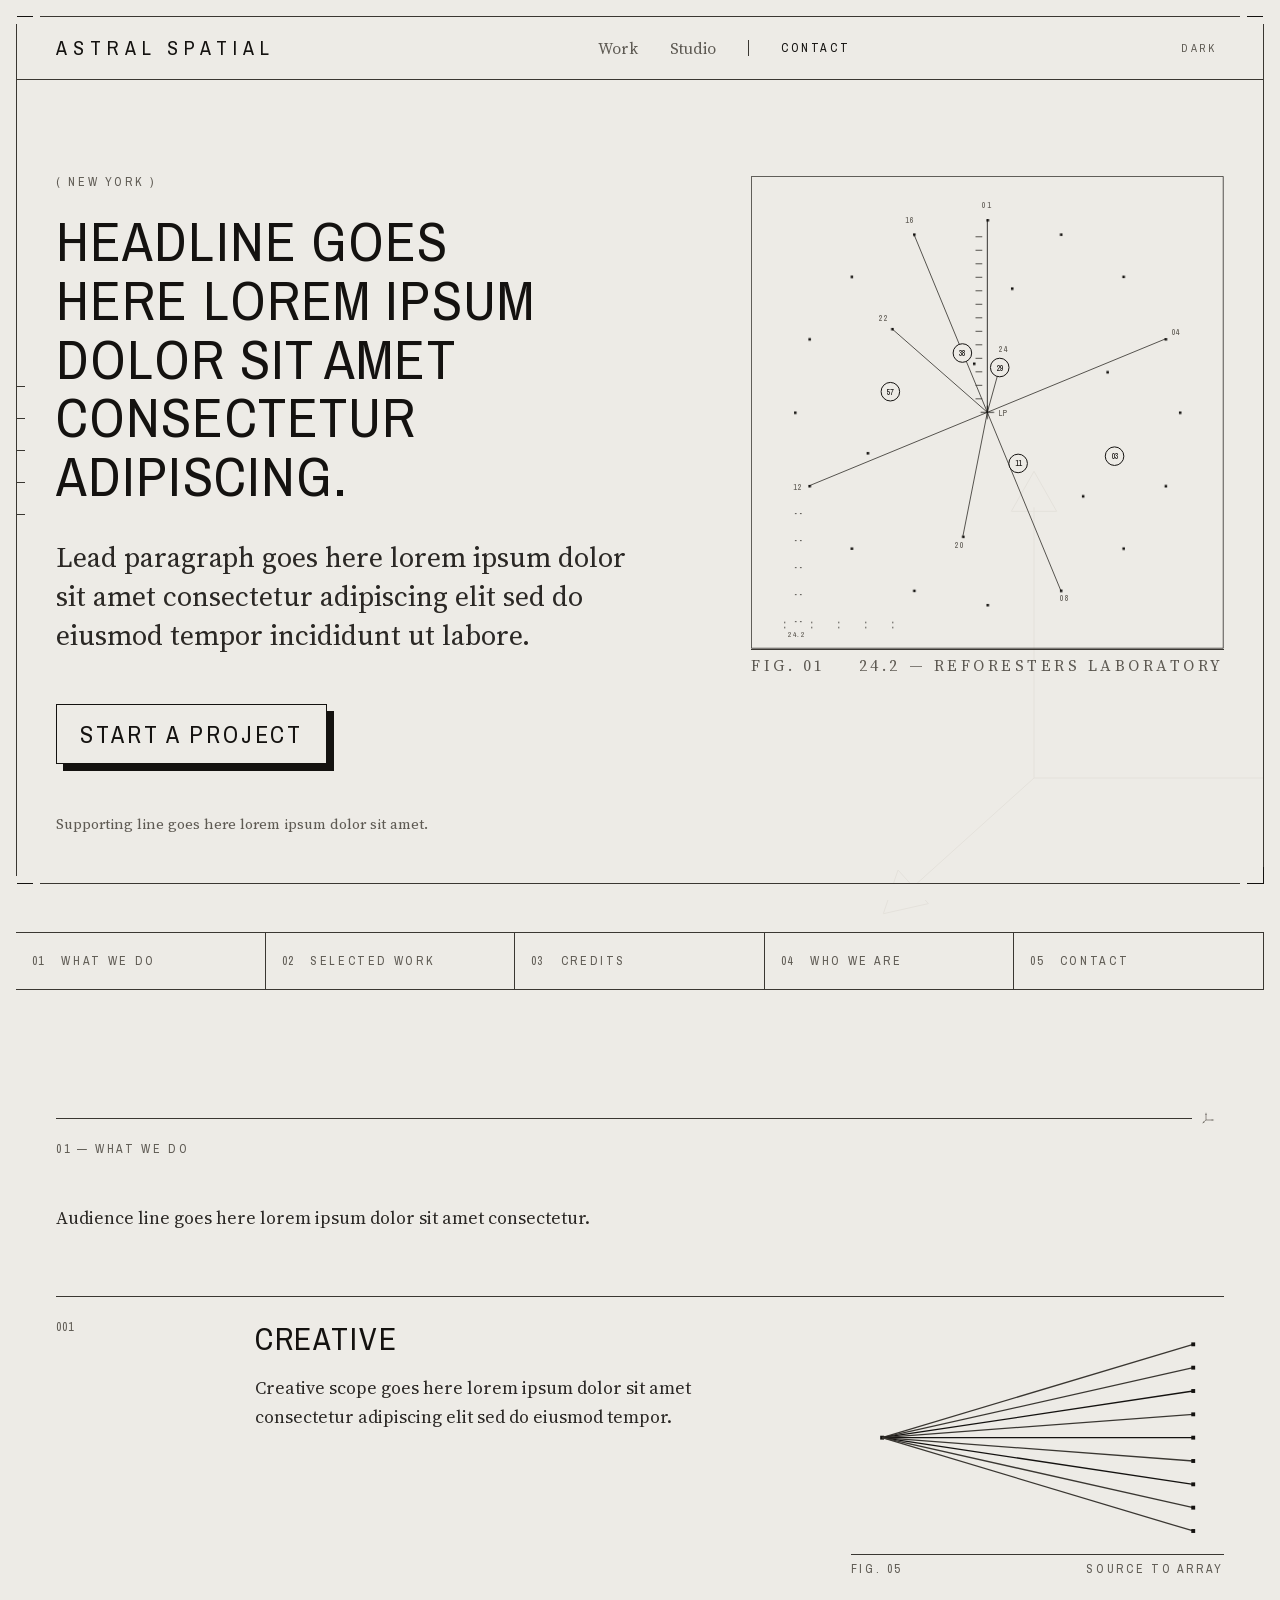
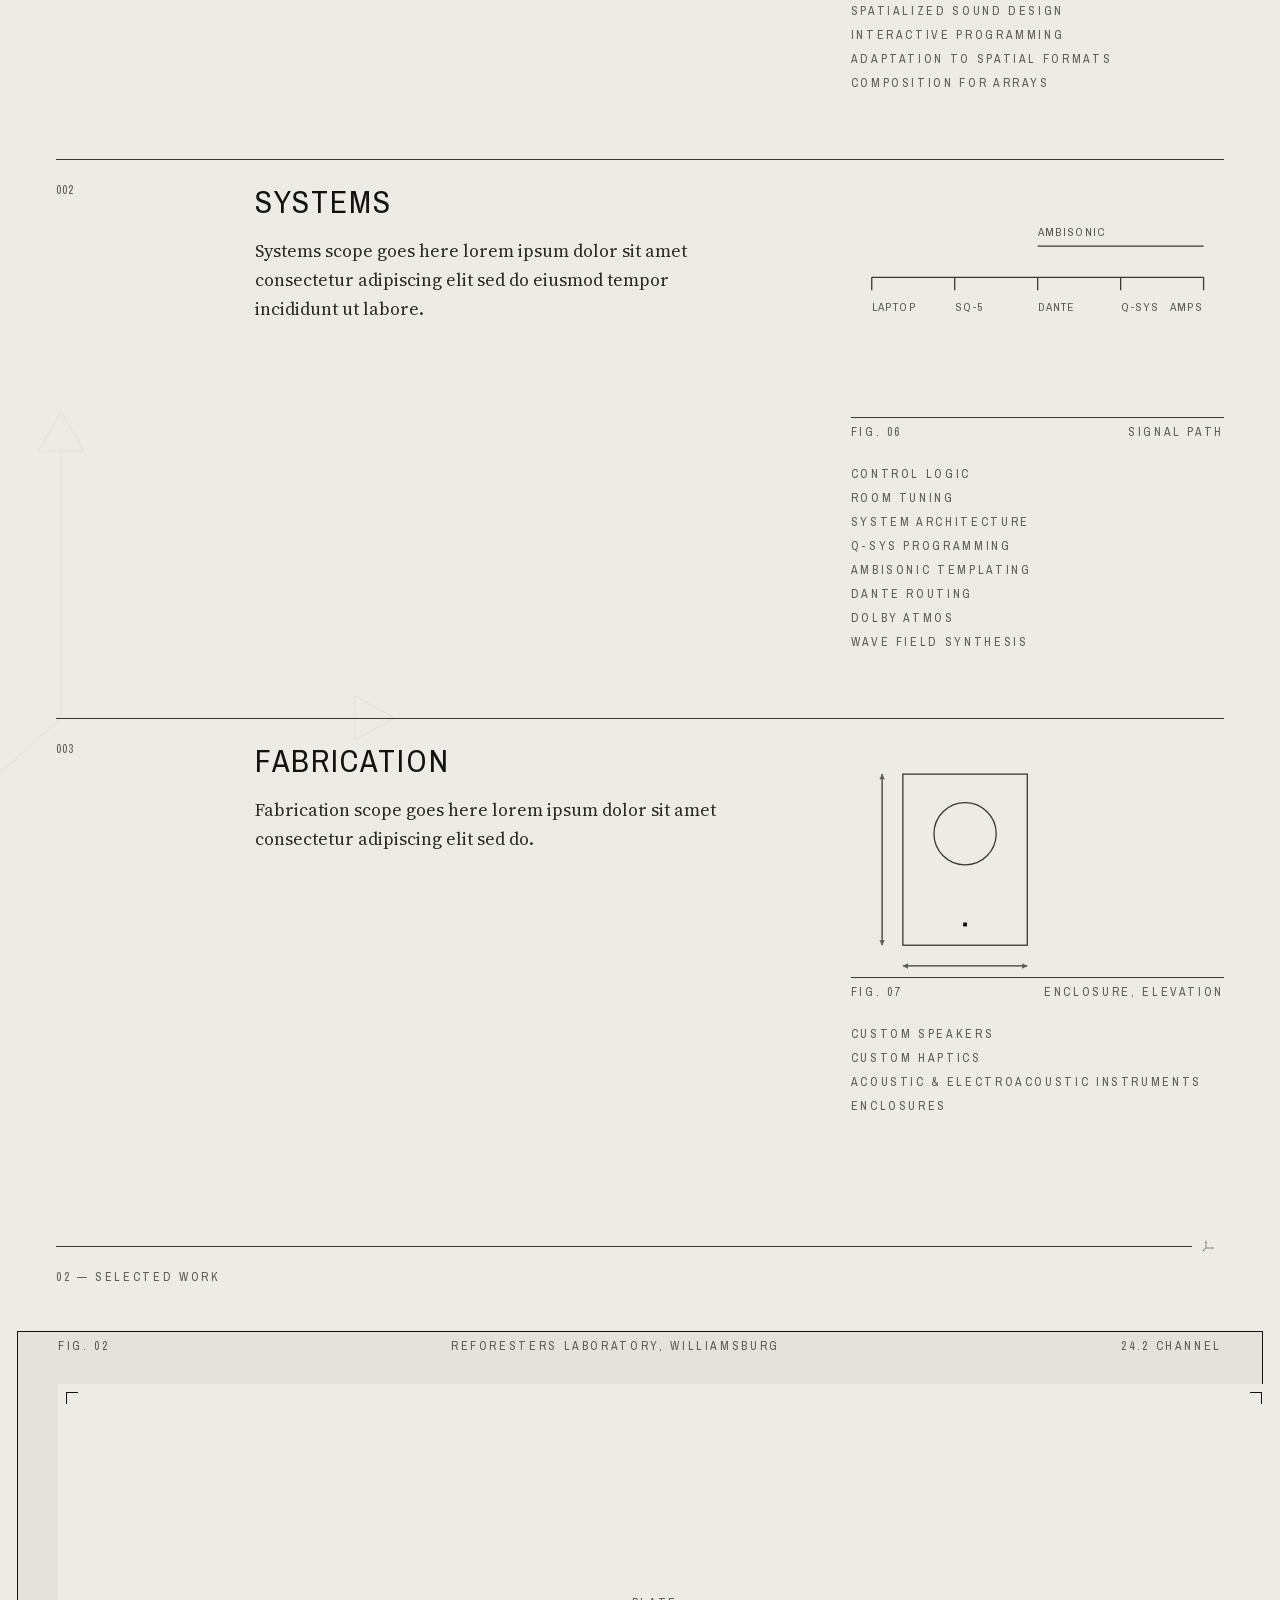
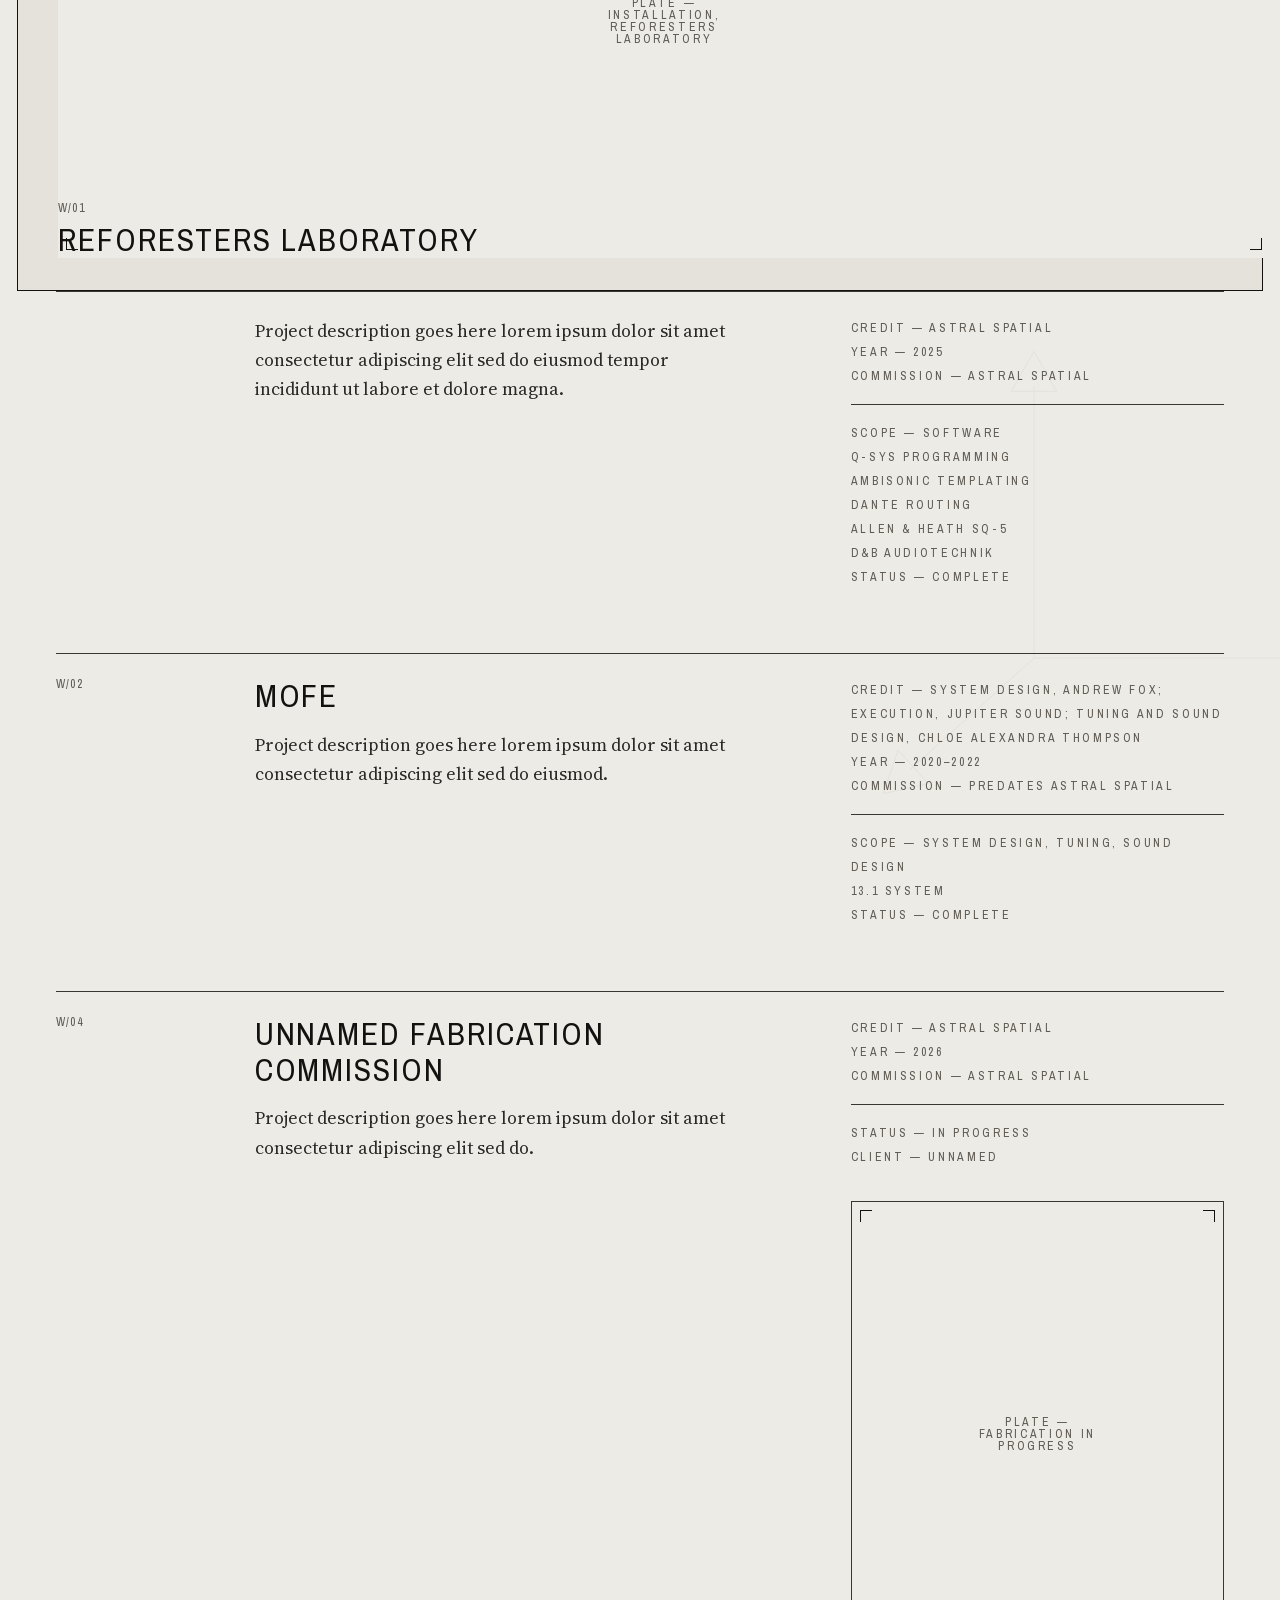
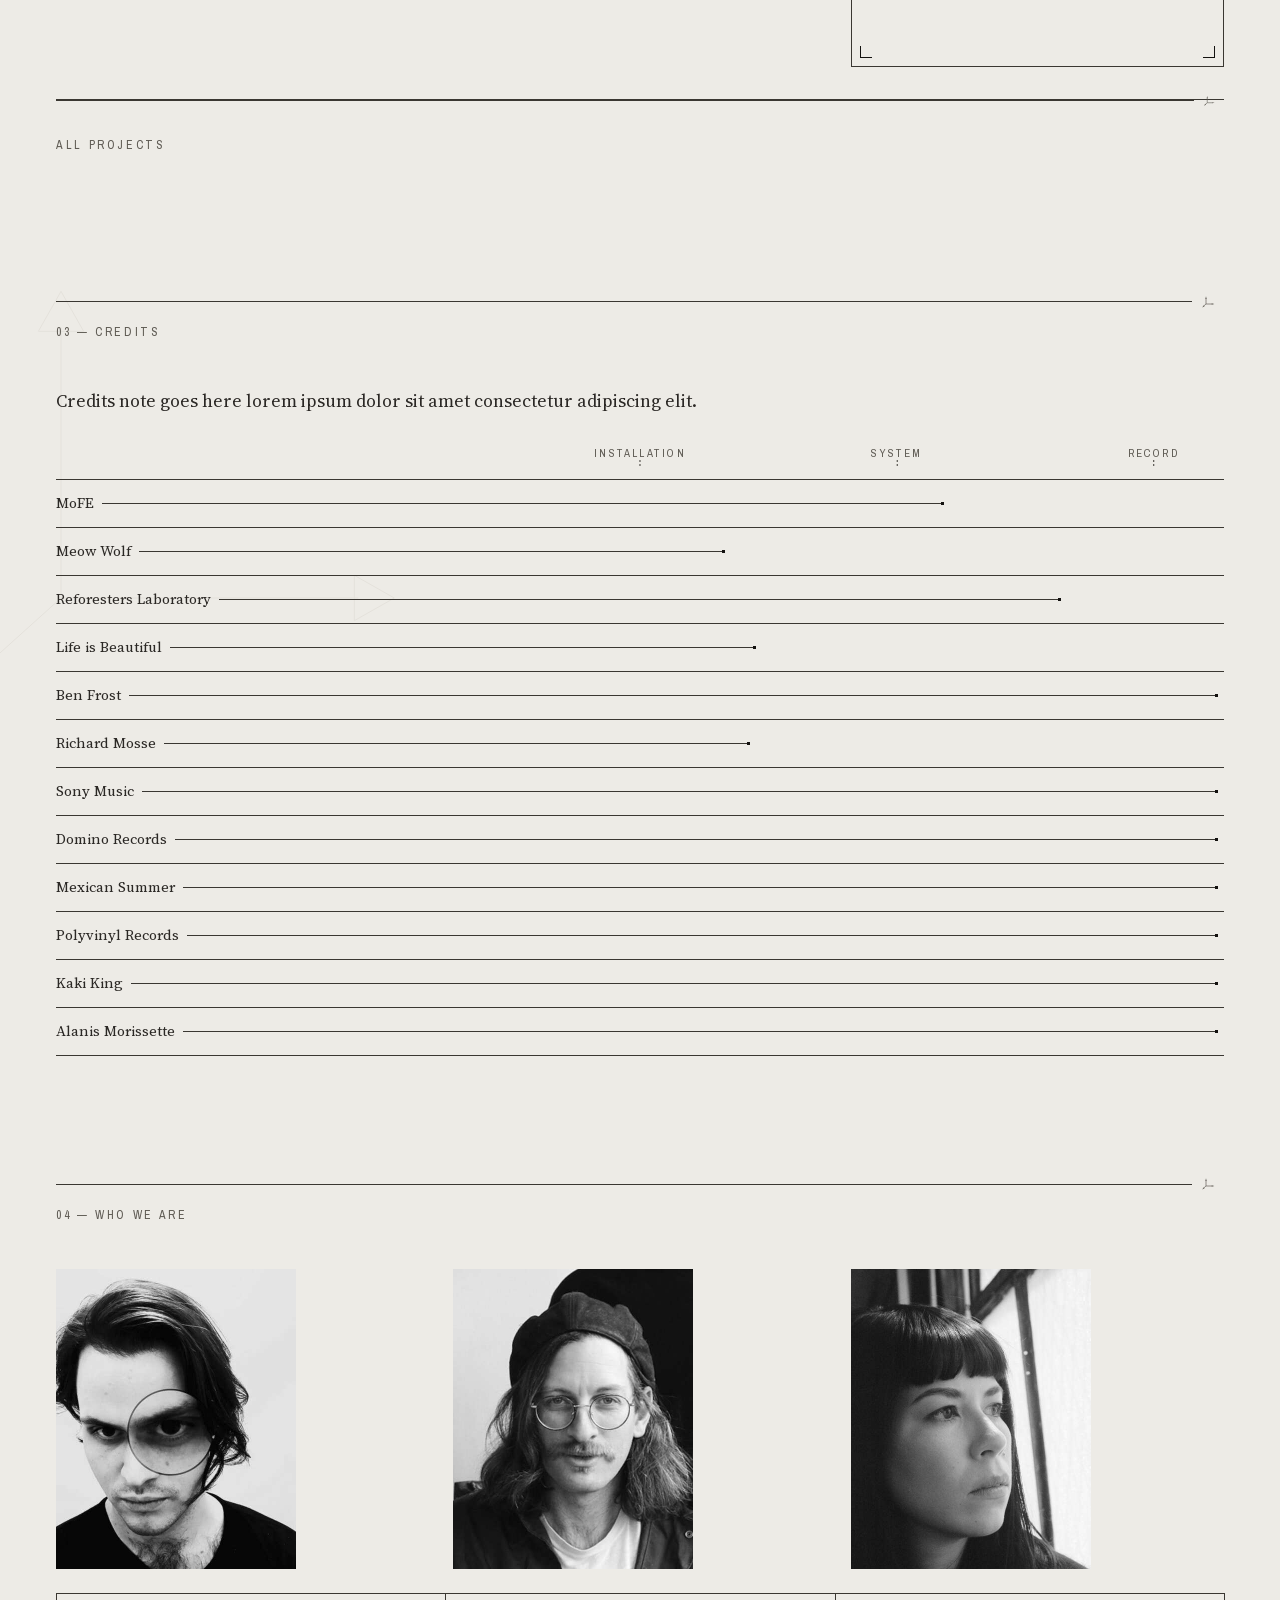
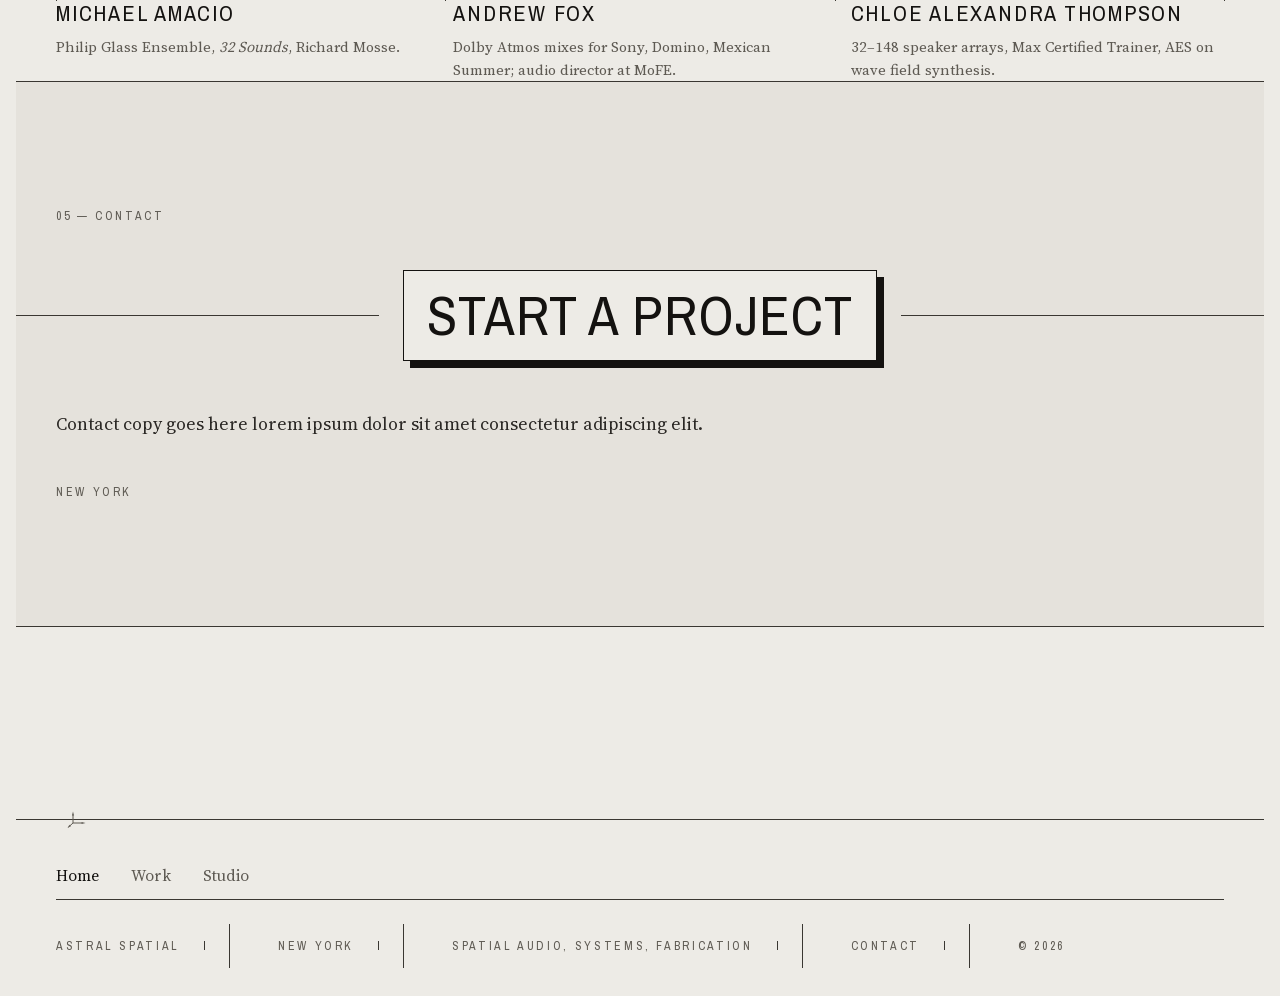
==== index.html @ b066f15f "Fix the link-row mark, drop the bios link, slow the draws, add dark mode The mark under the bios was" ====
<!DOCTYPE html>
<html lang="en">
<head>
<meta charset="utf-8">
<meta name="viewport" content="width=device-width, initial-scale=1">
<title>Astral Spatial</title>
<meta name="description" content="Lorem ipsum dolor sit amet consectetur adipiscing elit sed do eiusmod tempor.">
<link rel="canonical" href="https://astralspatial.com/">
<meta property="og:type" content="website">
<meta property="og:site_name" content="Astral Spatial">
<meta property="og:title" content="Astral Spatial">
<meta property="og:description" content="Lorem ipsum dolor sit amet consectetur adipiscing elit.">
<meta property="og:url" content="https://astralspatial.com/">
<meta property="og:image" content="https://astralspatial.com/img/og-01.jpg">
<meta property="og:image:width" content="1200">
<meta property="og:image:height" content="630">
<meta property="og:image:alt" content="A twenty-four point speaker array diagram on a light ground, with the Astral Spatial wordmark.">
<meta name="twitter:card" content="summary_large_image">
<meta name="twitter:title" content="Astral Spatial">
<meta name="twitter:description" content="Lorem ipsum dolor sit amet consectetur adipiscing elit.">
<meta name="twitter:image" content="https://astralspatial.com/img/og-01.jpg">
<meta name="theme-color" content="#EDEBE6">
<link rel="icon" href="/favicon.svg" type="image/svg+xml">
<link rel="icon" href="/favicon.ico" sizes="32x32">
<link rel="apple-touch-icon" href="/apple-touch-icon.png">
<link rel="preload" as="font" type="font/woff2" href="/font/archivo-narrow-400.woff2" crossorigin>
<link rel="preload" as="font" type="font/woff2" href="/font/source-serif-4-400.woff2" crossorigin>
<link rel="stylesheet" href="/style.css">
<script type="application/ld+json">
{"@context":"https://schema.org","@type":"Organization","name":"Astral Spatial","url":"https://astralspatial.com/","logo":"https://astralspatial.com/favicon.svg","address":{"@type":"PostalAddress","addressLocality":"New York","addressRegion":"NY","addressCountry":"US"}}
</script>
</head>
<body>
<div class="watermark wm-1" aria-hidden="true">
  <svg viewBox="0 0 24 24" preserveAspectRatio="xMidYMid meet" focusable="false">
    <g fill="none" stroke="currentColor" stroke-width="1" stroke-linecap="butt" stroke-linejoin="miter">
      <line x1="9" y1="15" x2="9" y2="4.85"/>
      <line x1="9" y1="15" x2="20.15" y2="15"/>
      <line x1="9" y1="15" x2="4.36" y2="19.18"/>
      <polygon points="9,3.5 9.85,5 8.15,5"/>
      <polygon points="21.5,15 20,15.85 20,14.15"/>
      <polygon points="3.35,20.09 3.9,18.45 5.04,19.71"/>
    </g>
  </svg>
</div>
<div class="watermark wm-2" aria-hidden="true">
  <svg viewBox="0 0 24 24" preserveAspectRatio="xMidYMid meet" focusable="false">
    <g fill="none" stroke="currentColor" stroke-width="1" stroke-linecap="butt" stroke-linejoin="miter">
      <line x1="9" y1="15" x2="9" y2="4.85"/>
      <line x1="9" y1="15" x2="20.15" y2="15"/>
      <line x1="9" y1="15" x2="4.36" y2="19.18"/>
      <polygon points="9,3.5 9.85,5 8.15,5"/>
      <polygon points="21.5,15 20,15.85 20,14.15"/>
      <polygon points="3.35,20.09 3.9,18.45 5.04,19.71"/>
    </g>
  </svg>
</div>
<div class="watermark wm-3" aria-hidden="true">
  <svg viewBox="0 0 24 24" preserveAspectRatio="xMidYMid meet" focusable="false">
    <g fill="none" stroke="currentColor" stroke-width="1" stroke-linecap="butt" stroke-linejoin="miter">
      <line x1="9" y1="15" x2="9" y2="4.85"/>
      <line x1="9" y1="15" x2="20.15" y2="15"/>
      <line x1="9" y1="15" x2="4.36" y2="19.18"/>
      <polygon points="9,3.5 9.85,5 8.15,5"/>
      <polygon points="21.5,15 20,15.85 20,14.15"/>
      <polygon points="3.35,20.09 3.9,18.45 5.04,19.71"/>
    </g>
  </svg>
</div>
<div class="watermark wm-4" aria-hidden="true">
  <svg viewBox="0 0 24 24" preserveAspectRatio="xMidYMid meet" focusable="false">
    <g fill="none" stroke="currentColor" stroke-width="1" stroke-linecap="butt" stroke-linejoin="miter">
      <line x1="9" y1="15" x2="9" y2="4.85"/>
      <line x1="9" y1="15" x2="20.15" y2="15"/>
      <line x1="9" y1="15" x2="4.36" y2="19.18"/>
      <polygon points="9,3.5 9.85,5 8.15,5"/>
      <polygon points="21.5,15 20,15.85 20,14.15"/>
      <polygon points="3.35,20.09 3.9,18.45 5.04,19.71"/>
    </g>
  </svg>
</div>
<div class="watermark wm-5" aria-hidden="true">
  <svg viewBox="0 0 24 24" preserveAspectRatio="xMidYMid meet" focusable="false">
    <g fill="none" stroke="currentColor" stroke-width="1" stroke-linecap="butt" stroke-linejoin="miter">
      <line x1="9" y1="15" x2="9" y2="4.85"/>
      <line x1="9" y1="15" x2="20.15" y2="15"/>
      <line x1="9" y1="15" x2="4.36" y2="19.18"/>
      <polygon points="9,3.5 9.85,5 8.15,5"/>
      <polygon points="21.5,15 20,15.85 20,14.15"/>
      <polygon points="3.35,20.09 3.9,18.45 5.04,19.71"/>
    </g>
  </svg>
</div>
<div class="watermark wm-6" aria-hidden="true">
  <svg viewBox="0 0 24 24" preserveAspectRatio="xMidYMid meet" focusable="false">
    <g fill="none" stroke="currentColor" stroke-width="1" stroke-linecap="butt" stroke-linejoin="miter">
      <line x1="9" y1="15" x2="9" y2="4.85"/>
      <line x1="9" y1="15" x2="20.15" y2="15"/>
      <line x1="9" y1="15" x2="4.36" y2="19.18"/>
      <polygon points="9,3.5 9.85,5 8.15,5"/>
      <polygon points="21.5,15 20,15.85 20,14.15"/>
      <polygon points="3.35,20.09 3.9,18.45 5.04,19.71"/>
    </g>
  </svg>
</div>
<div class="watermark wm-7" aria-hidden="true">
  <svg viewBox="0 0 24 24" preserveAspectRatio="xMidYMid meet" focusable="false">
    <g fill="none" stroke="currentColor" stroke-width="1" stroke-linecap="butt" stroke-linejoin="miter">
      <line x1="9" y1="15" x2="9" y2="4.85"/>
      <line x1="9" y1="15" x2="20.15" y2="15"/>
      <line x1="9" y1="15" x2="4.36" y2="19.18"/>
      <polygon points="9,3.5 9.85,5 8.15,5"/>
      <polygon points="21.5,15 20,15.85 20,14.15"/>
      <polygon points="3.35,20.09 3.9,18.45 5.04,19.71"/>
    </g>
  </svg>
</div>
<a class="skip-link" href="#main">Skip to content</a>

<div class="frame" aria-hidden="true">
  <span class="fr fr-t"></span><span class="fr fr-r"></span>
  <span class="fr fr-b"></span><span class="fr fr-l"></span>
</div>

<svg class="mk-defs" aria-hidden="true" focusable="false">
  <symbol id="mk" viewBox="0 0 24 24">
    <g fill="none" stroke="currentColor" stroke-width="1" stroke-linecap="butt">
      <line x1="9" y1="15" x2="9" y2="6.93"/>
      <line x1="9" y1="15" x2="18.07" y2="15"/>
      <line x1="9" y1="15" x2="5.9" y2="17.79"/>
    </g>
    <g fill="currentColor" stroke="none">
      <polygon points="9,3.5 10.05,7.4 7.95,7.4"/>
      <polygon points="21.5,15 17.6,16.05 17.6,13.95"/>
      <polygon points="3.35,20.09 5.55,16.7 6.95,18.26"/>
    </g>
  </symbol>
</svg>

<header class="site-header">
  <div class="shell header-inner">
    <p class="wordmark">Astral Spatial</p>
    <nav class="header-nav" aria-label="Primary">
      <a class="nav-link" href="/work.html">Work</a>
      <a class="nav-link" href="https://astralsound.nyc" rel="noopener">Studio</a>
      <span class="nav-divider" aria-hidden="true"></span>
      <a class="cta-jump nav-mail label" href="#contact">Contact</a>
    </nav>
      <button class="theme-toggle" type="button" data-theme-toggle aria-pressed="false">Dark</button>
  </div>
</header>

<main id="main">

<section class="hero shell-section">
  <div class="hero-grid">
    <div class="hero-text">
      <p class="label hero-eyebrow">( New York )</p>
      <h1 class="statement hero-statement" data-placeholder>Headline goes here lorem ipsum dolor sit amet consectetur adipiscing.</h1>
      <p class="lead hero-lead" data-placeholder>Lead paragraph goes here lorem ipsum dolor sit amet consectetur adipiscing elit sed do eiusmod tempor incididunt ut labore.</p>
      <p class="hero-cta"><a class="cta-jump link-cta hero-mail" href="#contact">Start a project</a></p>
      <p class="body-s hero-next" data-placeholder>Supporting line goes here lorem ipsum dolor sit amet.</p>
    </div>
    <div class="hero-plot">
      <div class="array-plot">
        <svg viewBox="0 0 560 560" preserveAspectRatio="xMidYMid meet" role="img" aria-label="Diagram of a twenty-four point speaker array around a listening position">
          <rect class="plot-frame-el plot-draw-frame" x="0.5" y="0.5" width="559" height="559"></rect>

          <g class="plot-raytick">
            <line x1="266" y1="264" x2="274" y2="264"></line>
            <line x1="266" y1="248" x2="274" y2="248"></line>
            <line x1="266" y1="232" x2="274" y2="232"></line>
            <line x1="266" y1="216" x2="274" y2="216"></line>
            <line x1="266" y1="200" x2="274" y2="200"></line>
            <line x1="266" y1="184" x2="274" y2="184"></line>
            <line x1="266" y1="168" x2="274" y2="168"></line>
            <line x1="266" y1="152" x2="274" y2="152"></line>
            <line x1="266" y1="136" x2="274" y2="136"></line>
            <line x1="266" y1="120" x2="274" y2="120"></line>
            <line x1="266" y1="104" x2="274" y2="104"></line>
            <line x1="266" y1="88" x2="274" y2="88"></line>
            <line x1="266" y1="72" x2="274" y2="72"></line>
          </g>

          <g class="plot-tick">
            <line x1="52" y1="400" x2="60" y2="400"></line>
            <line x1="52" y1="432" x2="60" y2="432"></line>
            <line x1="52" y1="464" x2="60" y2="464"></line>
            <line x1="52" y1="496" x2="60" y2="496"></line>
            <line x1="52" y1="528" x2="60" y2="528"></line>
            <line x1="40" y1="528" x2="40" y2="536"></line>
            <line x1="72" y1="528" x2="72" y2="536"></line>
            <line x1="104" y1="528" x2="104" y2="536"></line>
            <line x1="136" y1="528" x2="136" y2="536"></line>
            <line x1="168" y1="528" x2="168" y2="536"></line>
          </g>
          <text x="44" y="546" class="label" style="font-size:9px;fill:var(--fg-muted)">24.2</text>

          <line class="plot-spoke plot-draw-spoke" style="--len:228;--delay:400ms" x1="280" y1="280" x2="491" y2="193"></line>
          <line class="plot-spoke plot-draw-spoke" style="--len:228;--delay:460ms" x1="280" y1="280" x2="367" y2="491"></line>
          <line class="plot-spoke plot-draw-spoke" style="--len:228;--delay:520ms" x1="280" y1="280" x2="69" y2="367"></line>
          <line class="plot-spoke plot-draw-spoke" style="--len:228;--delay:580ms" x1="280" y1="280" x2="193" y2="69"></line>
          <line class="plot-spoke plot-draw-spoke" style="--len:150;--delay:640ms" x1="280" y1="280" x2="251" y2="427"></line>
          <line class="plot-spoke plot-draw-spoke" style="--len:150;--delay:700ms" x1="280" y1="280" x2="167" y2="181"></line>
          <line class="plot-spoke plot-draw-spoke" style="--len:60;--delay:760ms" x1="280" y1="280" x2="296" y2="222"></line>
          <line class="plot-signal plot-draw-spoke" style="--len:228;--delay:400ms" x1="280" y1="280" x2="280" y2="52"></line>

          <g class="plot-fade" style="--delay:700ms">
            <rect class="plot-pt" x="279" y="51" width="3" height="3"></rect>
            <rect class="plot-pt" x="366" y="68" width="3" height="3"></rect>
            <rect class="plot-pt" x="440" y="118" width="3" height="3"></rect>
            <rect class="plot-pt" x="490" y="192" width="3" height="3"></rect>
          </g>
          <g class="plot-fade" style="--delay:760ms">
            <rect class="plot-pt" x="507" y="279" width="3" height="3"></rect>
            <rect class="plot-pt" x="490" y="366" width="3" height="3"></rect>
            <rect class="plot-pt" x="440" y="440" width="3" height="3"></rect>
            <rect class="plot-pt" x="366" y="490" width="3" height="3"></rect>
          </g>
          <g class="plot-fade" style="--delay:820ms">
            <rect class="plot-pt" x="279" y="507" width="3" height="3"></rect>
            <rect class="plot-pt" x="192" y="490" width="3" height="3"></rect>
            <rect class="plot-pt" x="118" y="440" width="3" height="3"></rect>
            <rect class="plot-pt" x="68" y="366" width="3" height="3"></rect>
          </g>
          <g class="plot-fade" style="--delay:880ms">
            <rect class="plot-pt" x="51" y="279" width="3" height="3"></rect>
            <rect class="plot-pt" x="68" y="192" width="3" height="3"></rect>
            <rect class="plot-pt" x="118" y="118" width="3" height="3"></rect>
            <rect class="plot-pt" x="192" y="68" width="3" height="3"></rect>
          </g>
          <g class="plot-fade" style="--delay:940ms">
            <rect class="plot-pt" x="308" y="132" width="3" height="3"></rect>
            <rect class="plot-pt" x="421" y="231" width="3" height="3"></rect>
            <rect class="plot-pt" x="392" y="378" width="3" height="3"></rect>
          </g>
          <g class="plot-fade" style="--delay:1000ms">
            <rect class="plot-pt" x="250" y="426" width="3" height="3"></rect>
            <rect class="plot-pt" x="137" y="327" width="3" height="3"></rect>
            <rect class="plot-pt" x="166" y="180" width="3" height="3"></rect>
          </g>
          <g class="plot-fade" style="--delay:1060ms">
            <rect class="plot-pt" x="263" y="221" width="3" height="3"></rect>
            <rect class="plot-pt" x="295" y="221" width="3" height="3"></rect>
          </g>

          <g class="objs plot-fade-objs">
            <g class="obj" data-a="196" data-b="82" data-t0="0" data-period="36" data-dir="1" transform="translate(476 280)">
              <circle class="obj-ring" vector-effect="non-scaling-stroke"></circle>
              <text class="obj-num" y="0">03</text>
            </g>
            <g class="obj" data-a="150" data-b="63" data-t0="118" data-period="34" data-dir="-1" transform="translate(210 336)">
              <circle class="obj-ring" vector-effect="non-scaling-stroke"></circle>
              <text class="obj-num" y="0">11</text>
            </g>
            <g class="obj" data-a="120" data-b="54" data-t0="212" data-period="22" data-dir="1" transform="translate(178 251)">
              <circle class="obj-ring" vector-effect="non-scaling-stroke"></circle>
              <text class="obj-num" y="0">29</text>
            </g>
            <g class="obj" data-a="172" data-b="72" data-t0="295" data-period="41" data-dir="-1" transform="translate(353 215)">
              <circle class="obj-ring" vector-effect="non-scaling-stroke"></circle>
              <text class="obj-num" y="0">38</text>
            </g>
            <g class="obj" data-a="128" data-b="56" data-t0="160" data-period="31" data-dir="1" transform="translate(160 299)">
              <circle class="obj-ring" vector-effect="non-scaling-stroke"></circle>
              <text class="obj-num" y="0">57</text>
            </g>
          </g>

          <g class="plot-num plot-fade-slow">
            <text x="280" y="38" text-anchor="middle">01</text>
            <text x="504" y="188" text-anchor="middle">04</text>
            <text x="372" y="504" text-anchor="middle">08</text>
            <text x="56" y="372" text-anchor="middle">12</text>
            <text x="188" y="56" text-anchor="middle">16</text>
            <text x="248" y="441" text-anchor="middle">20</text>
            <text x="157" y="172" text-anchor="middle">22</text>
            <text x="300" y="209" text-anchor="middle">24</text>
          </g>

          <g class="plot-cross plot-fade-slow" style="--delay:1060ms">
            <line x1="272" y1="280" x2="288" y2="280"></line>
            <line x1="280" y1="272" x2="280" y2="288"></line>
          </g>
          <text class="plot-lp plot-fade-slow" style="--delay:1060ms" x="294" y="284">LP</text>
        </svg>
        <div class="plot-caption plot-fade-slow" style="--delay:1360ms">
          <span class="label">Fig. 01</span>
          <span class="label">24.2 — Reforesters Laboratory</span>
        </div>
      </div>
    </div>
  </div>
</section>

<nav class="index-band" aria-label="Section index">
  <ul>
    <li><a href="#what-we-do"><span class="index">01</span><span class="label">What we do</span></a></li>
    <li><a href="#selected-work"><span class="index">02</span><span class="label">Selected work</span></a></li>
    <li><a href="#credits"><span class="index">03</span><span class="label">Credits</span></a></li>
    <li><a href="#who-we-are"><span class="index">04</span><span class="label">Who we are</span></a></li>
    <li><a href="#contact"><span class="index">05</span><span class="label">Contact</span></a></li>
    <li class="ib-extra"><a href="/work.html"><span class="label">Work</span><span class="ib-arrow" aria-hidden="true">→</span></a></li>
    <li class="ib-extra"><a href="https://astralsound.nyc" rel="noopener"><span class="label">Studio</span><span class="ib-arrow" aria-hidden="true">↗</span></a></li>
  </ul>
</nav>

<section id="what-we-do" class="shell-section">
  <div class="shell section-head">
    <div class="rule-wrap">
      <hr class="rule">
      <span class="mk-slot mk-slot-section" aria-hidden="true"><svg class="mk" aria-hidden="true" focusable="false"><use href="#mk"></use></svg></span>
    </div>
    <h2 class="label">01 — What we do</h2>
  </div>
  <div class="shell">
    <p class="body section-intro" data-placeholder>Audience line goes here lorem ipsum dolor sit amet consectetur.</p>
    <ol class="records">
      <li class="record">
        <span class="index record-index">001</span>
        <div class="record-main">
          <h3 class="title record-title">Creative</h3>
          <p class="body record-body" data-placeholder>Creative scope goes here lorem ipsum dolor sit amet consectetur adipiscing elit sed do eiusmod tempor.</p>
        </div>
        <div class="g-fig">
          <svg class="g-diagram" viewBox="0 0 288 180" aria-hidden="true" focusable="false">
            <rect class="g-pt" x="22.5" y="88.5" width="3" height="3"></rect>
            <line pathLength="1" class="g-ray" x1="24" y1="90" x2="264" y2="18"></line>
            <line pathLength="1" class="g-ray" x1="24" y1="90" x2="264" y2="36"></line>
            <line pathLength="1" class="g-ray g-ray-hi" x1="24" y1="90" x2="264" y2="54"></line>
            <line pathLength="1" class="g-ray" x1="24" y1="90" x2="264" y2="72"></line>
            <line pathLength="1" class="g-ray g-ray-hi" x1="24" y1="90" x2="264" y2="90"></line>
            <line pathLength="1" class="g-ray" x1="24" y1="90" x2="264" y2="108"></line>
            <line pathLength="1" class="g-ray g-ray-hi" x1="24" y1="90" x2="264" y2="126"></line>
            <line pathLength="1" class="g-ray" x1="24" y1="90" x2="264" y2="144"></line>
            <line pathLength="1" class="g-ray" x1="24" y1="90" x2="264" y2="162"></line>
            <rect class="g-pt" x="262.5" y="16.5" width="3" height="3"></rect>
            <rect class="g-pt" x="262.5" y="34.5" width="3" height="3"></rect>
            <rect class="g-pt" x="262.5" y="52.5" width="3" height="3"></rect>
            <rect class="g-pt" x="262.5" y="70.5" width="3" height="3"></rect>
            <rect class="g-pt" x="262.5" y="88.5" width="3" height="3"></rect>
            <rect class="g-pt" x="262.5" y="106.5" width="3" height="3"></rect>
            <rect class="g-pt" x="262.5" y="124.5" width="3" height="3"></rect>
            <rect class="g-pt" x="262.5" y="142.5" width="3" height="3"></rect>
            <rect class="g-pt" x="262.5" y="160.5" width="3" height="3"></rect>
          </svg>
          <div class="g-fig-cap">
            <span class="label">Fig. 05</span>
            <span class="label">Source to array</span>
          </div>
        </div>
        <ul class="label record-meta">
          <li>Spatialized sound design</li>
          <li>Interactive programming</li>
          <li>Adaptation to spatial formats</li>
          <li>Composition for arrays</li>
        </ul>
      </li>
      <li class="record">
        <span class="index record-index">002</span>
        <div class="record-main">
          <h3 class="title record-title">Systems</h3>
          <p class="body record-body" data-placeholder>Systems scope goes here lorem ipsum dolor sit amet consectetur adipiscing elit sed do eiusmod tempor incididunt ut labore.</p>
        </div>
        <div class="g-fig">
          <svg class="g-diagram" viewBox="0 0 288 180" aria-hidden="true" focusable="false">
            <line pathLength="1" class="g-rule" x1="16" y1="72" x2="272" y2="72"></line>
            <line pathLength="1" class="g-tick" x1="16" y1="72" x2="16" y2="82"></line>
            <line pathLength="1" class="g-tick" x1="80" y1="72" x2="80" y2="82"></line>
            <line pathLength="1" class="g-tick" x1="144" y1="72" x2="144" y2="82"></line>
            <line pathLength="1" class="g-tick" x1="208" y1="72" x2="208" y2="82"></line>
            <line pathLength="1" class="g-tick" x1="272" y1="72" x2="272" y2="82"></line>
            <text class="g-sm" x="16" y="98">Laptop</text>
            <text class="g-sm" x="80" y="98">SQ-5</text>
            <text class="g-sm" x="144" y="98">Dante</text>
            <text class="g-sm" x="208" y="98">Q-SYS</text>
            <text class="g-sm" x="272" y="98" text-anchor="end">Amps</text>
            <line pathLength="1" class="g-dash" x1="144" y1="48" x2="272" y2="48"></line>
            <text class="g-sm" x="144" y="40">Ambisonic</text>
          </svg>
          <div class="g-fig-cap">
            <span class="label">Fig. 06</span>
            <span class="label">Signal path</span>
          </div>
        </div>
        <ul class="label record-meta">
          <li>Control logic</li>
          <li>Room tuning</li>
          <li>System architecture</li>
          <li>Q-SYS programming</li>
          <li>Ambisonic templating</li>
          <li>Dante routing</li>
          <li>Dolby Atmos</li>
          <li>Wave field synthesis</li>
        </ul>
      </li>
      <li class="record">
        <span class="index record-index">003</span>
        <div class="record-main">
          <h3 class="title record-title">Fabrication</h3>
          <p class="body record-body" data-placeholder>Fabrication scope goes here lorem ipsum dolor sit amet consectetur adipiscing elit sed do.</p>
        </div>
        <div class="g-fig">
          <svg class="g-diagram" viewBox="0 0 288 180" aria-hidden="true" focusable="false">
            <rect class="g-rule-box" x="40" y="24" width="96" height="132"></rect>
            <circle class="g-circle" cx="88" cy="70" r="24"></circle>
            <rect class="g-pt" x="86.5" y="138.5" width="3" height="3"></rect>
            <line pathLength="1" class="g-dim" x1="24" y1="24" x2="24" y2="156"></line>
            <polygon class="g-tri" points="24,24 21.9,27.9 26.1,27.9"></polygon>
            <polygon class="g-tri" points="24,156 21.9,152.1 26.1,152.1"></polygon>
            <line pathLength="1" class="g-dim" x1="40" y1="172" x2="136" y2="172"></line>
            <polygon class="g-tri" points="40,172 43.9,169.9 43.9,174.1"></polygon>
            <polygon class="g-tri" points="136,172 132.1,169.9 132.1,174.1"></polygon>
          </svg>
          <div class="g-fig-cap">
            <span class="label">Fig. 07</span>
            <span class="label">Enclosure, elevation</span>
          </div>
        </div>
        <ul class="label record-meta">
          <li>Custom speakers</li>
          <li>Custom haptics</li>
          <li>Acoustic &amp; electroacoustic instruments</li>
          <li>Enclosures</li>
        </ul>
      </li>
    </ol>
  </div>
</section>

<section id="selected-work" class="shell-section">
  <div class="shell section-head">
    <div class="rule-wrap">
      <hr class="rule">
      <span class="mk-slot mk-slot-section" aria-hidden="true"><svg class="mk" aria-hidden="true" focusable="false"><use href="#mk"></use></svg></span>
    </div>
    <h2 class="label">02 — Selected work</h2>
  </div>

  <div class="mat-plate mat-plate-w01">
    <div class="mat-cap mat-cap-top">
      <span class="label">Fig. 02</span>
      <span class="label mat-cap-loc">Reforesters Laboratory, Williamsburg</span>
      <span class="label mat-cap-ch">24.2 channel</span>
    </div>
    <div class="mat-interior" aria-hidden="true">
      <span class="plate-corner tl"></span>
      <span class="plate-corner tr"></span>
      <span class="plate-corner bl"></span>
      <span class="plate-corner br"></span>
      <p class="label plate-label">Plate — installation, Reforesters Laboratory</p>
    </div>
    <div class="mat-cap mat-cap-bottom">
      <span class="index">W/01</span>
      <h3 class="title mat-title">Reforesters Laboratory</h3>
    </div>
    <hr class="rule mat-crossing">
  </div>

  <div class="shell">
    <ol class="records">
      <li class="record record-w01-body">
        <div class="record-main">
          <p class="body record-body" data-placeholder>Project description goes here lorem ipsum dolor sit amet consectetur adipiscing elit sed do eiusmod tempor incididunt ut labore et dolore magna.</p>
        </div>
        <ul class="label record-meta">
          <li class="record-credit">
            <span>Credit — Astral Spatial</span>
            <span>Year — 2025</span>
            <span>Commission — Astral Spatial</span>
          </li>
          <li>Scope — software</li>
          <li>Q-SYS programming</li>
          <li>Ambisonic templating</li>
          <li>Dante routing</li>
          <li>Allen &amp; Heath SQ-5</li>
          <li>d&amp;b audiotechnik</li>
          <li>Status — complete</li>
        </ul>
      </li>
      <li class="record">
        <span class="index record-index">W/02</span>
        <div class="record-main">
          <h3 class="title record-title">MoFE</h3>
          <p class="body record-body" data-placeholder>Project description goes here lorem ipsum dolor sit amet consectetur adipiscing elit sed do eiusmod.</p>
        </div>
        <ul class="label record-meta">
          <li class="record-credit">
            <span>Credit — System design, Andrew Fox; execution, Jupiter Sound; tuning and sound design, Chloe Alexandra Thompson</span>
            <span>Year — 2020–2022</span>
            <span>Commission — Predates Astral Spatial</span>
          </li>
          <li>Scope — system design, tuning, sound design</li>
          <li>13.1 system</li>
          <li>Status — complete</li>
        </ul>
      </li>
      <li class="record record-w04">
        <span class="index record-index">W/04</span>
        <div class="record-main">
          <h3 class="title record-title">Unnamed fabrication commission</h3>
          <p class="body record-body" data-placeholder>Project description goes here lorem ipsum dolor sit amet consectetur adipiscing elit sed do.</p>
        </div>
        <div class="record-img-col">
          <ul class="label record-meta record-meta-w04">
            <li class="record-credit">
              <span>Credit — Astral Spatial</span>
              <span>Year — 2026</span>
              <span>Commission — Astral Spatial</span>
            </li>
            <li>Status — in progress</li>
            <li>Client — unnamed</li>
          </ul>
          <div class="plate plate-vert">
            <span class="plate-corner tl" aria-hidden="true"></span>
            <span class="plate-corner tr" aria-hidden="true"></span>
            <span class="plate-corner bl" aria-hidden="true"></span>
            <span class="plate-corner br" aria-hidden="true"></span>
            <p class="label plate-label">Plate — fabrication in progress</p>
          </div>
        </div>
      </li>
    </ol>
  </div>

  <div class="shell link-row">
    <div class="rule-wrap">
      <hr class="rule">
      <span class="mk-slot mk-slot-row" aria-hidden="true"><svg class="mk" aria-hidden="true" focusable="false"><use href="#mk"></use></svg></span>
    </div>
    <a href="/work.html"><span class="label">All projects</span></a>
  </div>
</section>

<section id="credits" class="shell-section">
  <div class="shell section-head">
    <div class="rule-wrap">
      <hr class="rule">
      <span class="mk-slot mk-slot-section" aria-hidden="true"><svg class="mk" aria-hidden="true" focusable="false"><use href="#mk"></use></svg></span>
    </div>
    <h2 class="label">03 — Credits</h2>
  </div>
  <div class="shell">
    <p class="body credits-framing" data-placeholder>Credits note goes here lorem ipsum dolor sit amet consectetur adipiscing elit.</p>
    <div class="cred-register">
      <div class="cred-axis" aria-hidden="true">
        <span class="label cred-axis-h cred-axis-h-i">Installation</span>
        <span class="label cred-axis-h cred-axis-h-s">System</span>
        <span class="label cred-axis-h cred-axis-h-r">Record</span>
      </div>
      <ol class="cred-rows">
        <li class="cred-row" data-cat="system"><span class="body-s cred-name">MoFE</span><span class="cred-rule" aria-hidden="true"></span></li>
        <li class="cred-row" data-cat="installation"><span class="body-s cred-name">Meow Wolf</span><span class="cred-rule" aria-hidden="true"></span></li>
        <li class="cred-row" data-cat="system"><span class="body-s cred-name">Reforesters Laboratory</span><span class="cred-rule" aria-hidden="true"></span></li>
        <li class="cred-row" data-cat="installation"><span class="body-s cred-name">Life is Beautiful</span><span class="cred-rule" aria-hidden="true"></span></li>
        <li class="cred-row" data-cat="record"><span class="body-s cred-name">Ben Frost</span><span class="cred-rule" aria-hidden="true"></span></li>
        <li class="cred-row" data-cat="installation"><span class="body-s cred-name">Richard Mosse</span><span class="cred-rule" aria-hidden="true"></span></li>
        <li class="cred-row" data-cat="record"><span class="body-s cred-name">Sony Music</span><span class="cred-rule" aria-hidden="true"></span></li>
        <li class="cred-row" data-cat="record"><span class="body-s cred-name">Domino Records</span><span class="cred-rule" aria-hidden="true"></span></li>
        <li class="cred-row" data-cat="record"><span class="body-s cred-name">Mexican Summer</span><span class="cred-rule" aria-hidden="true"></span></li>
        <li class="cred-row" data-cat="record"><span class="body-s cred-name">Polyvinyl Records</span><span class="cred-rule" aria-hidden="true"></span></li>
        <li class="cred-row" data-cat="record"><span class="body-s cred-name">Kaki King</span><span class="cred-rule" aria-hidden="true"></span></li>
        <li class="cred-row" data-cat="record"><span class="body-s cred-name">Alanis Morissette</span><span class="cred-rule" aria-hidden="true"></span></li>
      </ol>
    </div>
  </div>
</section>

<section id="who-we-are" class="shell-section">
  <div class="shell section-head">
    <div class="rule-wrap">
      <hr class="rule">
      <span class="mk-slot mk-slot-section" aria-hidden="true"><svg class="mk" aria-hidden="true" focusable="false"><use href="#mk"></use></svg></span>
    </div>
    <h2 class="label">04 — Who we are</h2>
  </div>
  <div class="shell">
    <div class="people-wrap">
    <div class="g-datum" aria-hidden="true">
      <span class="g-datum-tick" style="left:0"></span>
      <span class="g-datum-tick" style="left:33.333%"></span>
      <span class="g-datum-tick" style="left:66.667%"></span>
      <span class="g-datum-tick" style="left:100%"></span>
    </div>
    <ul class="people">
      <li class="person">
        <div class="person-inner">
          <img class="person-photo" src="/img/ma.jpg" width="480" height="600" alt="Michael Amacio" loading="lazy" decoding="async">
          <div>
            <h3 class="title-s person-name">Michael Amacio</h3>
            <p class="body-s person-credit">Philip Glass Ensemble, <em>32 Sounds</em>, Richard Mosse.</p>
          </div>
        </div>
      </li>
      <li class="person">
        <div class="person-inner">
          <img class="person-photo" src="/img/af.jpg" width="480" height="600" alt="Andrew Fox" loading="lazy" decoding="async">
          <div>
            <h3 class="title-s person-name">Andrew Fox</h3>
            <p class="body-s person-credit">Dolby Atmos mixes for Sony, Domino, Mexican Summer; audio director at MoFE.</p>
          </div>
        </div>
      </li>
      <li class="person">
        <div class="person-inner">
          <img class="person-photo" src="/img/chloe.jpg" width="480" height="600" alt="Chloe Alexandra Thompson" loading="lazy" decoding="async">
          <div>
            <h3 class="title-s person-name">Chloe Alexandra Thompson</h3>
            <p class="body-s person-credit">32–148 speaker arrays, Max Certified Trainer, AES on wave field synthesis.</p>
          </div>
        </div>
      </li>
    </ul>
    </div>
  </div>
</section>

<section id="contact" class="contact-band">
  <div class="shell">
    <p class="label contact-label">05 — Contact</p>
  </div>
  <div class="contact-aperture">
    <span class="aperture-rule aperture-rule-l" aria-hidden="true"></span>
    <p class="contact-email"><a class="cta-start statement" href="mailto:%69%6e%66%6f%40%61%73%74%72%61%6c%73%70%61%74%69%61%6c%2e%63%6f%6d">Start a project</a></p>
    <span class="aperture-rule aperture-rule-r" aria-hidden="true"></span>
  </div>
  <div class="shell">
    <p class="body contact-sentence" data-placeholder>Contact copy goes here lorem ipsum dolor sit amet consectetur adipiscing elit.</p>
    <p class="label contact-location">New York</p>
  </div>
</section>

</main>

<footer class="site-footer">
  <span class="mk-slot mk-slot-footer" aria-hidden="true"><svg class="mk" aria-hidden="true" focusable="false"><use href="#mk"></use></svg></span>
  <div class="shell">
    <nav aria-label="Footer">
      <ul class="footer-nav">
        <li><a class="is-current" href="/">Home</a></li>
        <li><a href="/work.html">Work</a></li>
        <li><a href="https://astralsound.nyc" rel="noopener">Studio</a></li>
      </ul>
    </nav>
    <ul class="label footer-status">
      <li>Astral Spatial</li>
      <li>New York</li>
      <li>Spatial audio, systems, fabrication</li>
      <li class="footer-email"><a class="cta-jump label" href="#contact">Contact</a></li>
      <li>© 2026</li>
    </ul>
  </div>
</footer>

<script>
(function(){
document.documentElement.className+=' js';
var R=document.documentElement,TK='as-theme';
try{if(localStorage.getItem(TK)==='dark')R.setAttribute('data-theme','dark');}catch(e){}
var tb=document.querySelector('[data-theme-toggle]');
if(tb){
  var sync=function(){var d=R.getAttribute('data-theme')==='dark';
    tb.textContent=d?'Light':'Dark';tb.setAttribute('aria-pressed',d?'true':'false');};
  sync();
  tb.addEventListener('click',function(){
    var d=R.getAttribute('data-theme')==='dark';
    if(d)R.removeAttribute('data-theme');else R.setAttribute('data-theme','dark');
    try{localStorage.setItem(TK,d?'light':'dark');}catch(e){}
    sync();});
}
var m=document.querySelector('.cta-start');
if(m){var h=m.href,j=document.querySelectorAll('.cta-jump');for(var i=0;i<j.length;i++)j[i].href=h;}
var RM=matchMedia('(prefers-reduced-motion: reduce)').matches;

var figs=document.querySelectorAll('.g-diagram'),creds=document.querySelector('.cred-register');
function armFig(f){var L=f.querySelectorAll('line');for(var i=0;i<L.length;i++){
  var n=L[i].getTotalLength?L[i].getTotalLength():0;if(!n)continue;
  L[i].style.strokeDasharray=n;L[i].style.strokeDashoffset=n;}}
function drawFig(f){var L=f.querySelectorAll('line');for(var i=0;i<L.length;i++){
  L[i].style.transition='stroke-dashoffset 2100ms cubic-bezier(.65,0,.35,1) '+(i*150)+'ms';
  L[i].style.strokeDashoffset=0;}
  f.classList.add('drawn');}
if(!RM&&'IntersectionObserver' in window){
  for(var f=0;f<figs.length;f++)armFig(figs[f]);
  var io=new IntersectionObserver(function(es){
    for(var i=0;i<es.length;i++)if(es[i].isIntersecting){
      var t=es[i].target;if(t===creds)t.classList.add('drawn');else drawFig(t);io.unobserve(t);}
  },{rootMargin:'0px 0px -10% 0px',threshold:0.15});
  for(var o=0;o<figs.length;o++)io.observe(figs[o]);
  if(creds)io.observe(creds);
}else{
  for(var g=0;g<figs.length;g++)figs[g].classList.add('drawn');
  if(creds)creds.classList.add('drawn');
}

var wms=document.querySelectorAll('.watermark');
var objs=document.querySelectorAll('.obj');
var plot=document.querySelector('.array-plot');
var H=innerHeight,ph=0,top=0,LAG=0.32,maxScroll=0;
function place(){
  if(!wms.length)return;
  var wh=wms[0].offsetHeight||innerWidth*0.88;
  var step=(innerHeight+wh)/1;
  var first=innerHeight*0.42;
  maxScroll=Math.max(1,document.documentElement.scrollHeight-innerHeight);
  var travel=(1-LAG)*maxScroll;
  for(var i=0;i<wms.length;i++){
    var a=first+i*step;
    wms[i].style.top=a+'px';
    wms[i].style.display=(a-travel>innerHeight)?'none':'';
  }
}
function measure(){
  if(plot){var b=plot.getBoundingClientRect();ph=b.height;top=b.top+scrollY;}
  H=innerHeight;place();
}
measure();
addEventListener('resize',measure,{passive:true});
var sy=scrollY;
addEventListener('scroll',function(){sy=scrollY;},{passive:true});
var on=true;
addEventListener('visibilitychange',function(){on=document.visibilityState==='visible';});
if(RM)return;
function frame(now){
  if(on){
    for(var w=0;w<wms.length;w++)
      wms[w].style.transform='translateY('+(sy*LAG).toFixed(1)+'px) rotate('+(sy*0.0005).toFixed(2)+'deg)';
    if(objs.length&&plot){
      var t=now/1000;
      var p=Math.min(1,Math.max(0,(H-(top-sy))/(H+ph)));
      var k=1.30-0.60*p;
      for(var i=0;i<objs.length;i++){
        var o=objs[i];
        var a=+o.dataset.a,b2=+o.dataset.b;
        var t0=+o.dataset.t0*Math.PI/180;
        var per=+o.dataset.period,d=+o.dataset.dir;
        var th=t0+d*2*Math.PI*t/per;
        var x=280+a*Math.cos(th),y=280+b2*k*Math.sin(th);
        o.setAttribute('transform','translate('+x.toFixed(2)+' '+y.toFixed(2)+')');
      }
    }
  }
  requestAnimationFrame(frame);
}
requestAnimationFrame(frame);
})();
</script>
</body>
</html>
---- style.css ----
:root {
  color-scheme: light;
  --ground: #EDEBE6;
  --band: #E5E2DC;
  --fg-primary: #141210;
  --fg-body: #2B2825;
  --fg-muted: #5E5A53;
  --line: #3A3732;
  --line-detail: #5E5A53;
  --watermark: #E4E1DB;
  --cta-depth: 5px;
  --line-strong: #141210;
  --glow: transparent;

  --s-h: 4px; --s-1: 8px; --s-2: 16px; --s-3: 24px; --s-4: 32px;
  --s-5: 48px; --s-6: 64px; --s-7: 96px; --s-8: 128px; --s-9: 192px;

  --dur-fast: 120ms; --dur: 240ms; --dur-slow: 640ms; --dur-draw: 1200ms;
  --ease-out: cubic-bezier(0.2, 0, 0, 1);
  --ease-io: cubic-bezier(0.65, 0, 0.35, 1);

  --font-grotesque: "Archivo Narrow", "Helvetica Neue Condensed", "Arial Narrow", system-ui, sans-serif;
  --font-serif: "Source Serif 4", Georgia, "Times New Roman", serif;

  --margin: 28px;
  --frame: 12px;
  --frame-gap: 16px;
  --frame-fill: transparent;
  --tick-arm: 8px;
  --obj-r: 17;
  --obj-fs: 16;
}

@media (min-width: 768px) {
  :root { --cta-depth: 7px; --margin: 32px; --frame: 16px; --frame-gap: 24px; --tick-arm: 16px; --obj-r: 11; --obj-fs: 10; }
}
@media (min-width: 1024px) { :root { --margin: 40px; } }
@media (min-width: 1440px) { :root { --margin: 48px; } }

* { box-sizing: border-box; }
html, body { margin: 0; padding: 0; }
html { background: var(--ground); overflow-x: clip; }

body {
  position: relative;
  overflow-x: clip;
  background: transparent;
  color: var(--fg-body);
  font-family: var(--font-serif);
  -webkit-font-smoothing: antialiased;
  padding: var(--frame);
}

h1, h2, h3, h4, h5, h6, strong { font-weight: 400; }

a { color: inherit; text-decoration: none; }

img, svg { max-width: 100%; display: block; }

.skip-link {
  position: absolute;
  left: -9999px;
  top: 0;
  background: var(--fg-primary);
  color: var(--ground);
  padding: var(--s-1) var(--s-2);
  z-index: 50;
}

.watermark {
  position: absolute;
  width: 88vw;
  max-width: 880px;
  aspect-ratio: 1 / 1;
  color: var(--watermark);
  z-index: -1;
  pointer-events: none;
  will-change: transform;
}
.watermark svg { width: 100%; height: 100%; display: block; }
.watermark line, .watermark polygon { vector-effect: non-scaling-stroke; }
.wm-1, .wm-3, .wm-5, .wm-7 { right: -26vw; }
.wm-2, .wm-4, .wm-6 { left: -30vw; }
@media (min-width: 768px) {
  .watermark { width: 50vw; }
  .wm-1, .wm-3, .wm-5, .wm-7 { right: -12vw; }
  .wm-2, .wm-4, .wm-6 { left: -14vw; }
}

.frame {
  position: fixed;
  top: 0;
  left: 0;
  right: 0;
  height: 100vh;
  height: 100lvh;
  z-index: 40;
  pointer-events: none;
}
.fr {
  position: absolute;
  background: transparent;
}
@media (min-width: 768px) {
  :root { --frame-fill: var(--ground); }
}
.fr-t, .fr-b { left: var(--frame); right: var(--frame); height: calc(var(--frame) + 1px); }
.fr-l, .fr-r { top: 0; bottom: 0; width: calc(var(--frame) + 1px); }
.fr-t { top: 0; }
.fr-b { bottom: 0; }
.fr-l { left: 0; }
.fr-r { right: 0; }

.fr-t { background-image: linear-gradient(to right,
    transparent 0, transparent var(--frame-gap),
    var(--line) var(--frame-gap), var(--line) calc(100% - var(--frame-gap)),
    transparent calc(100% - var(--frame-gap)), transparent 100%);
  background-repeat: no-repeat;
  background-size: 100% 1px;
  background-position: bottom;
  background-color: var(--frame-fill);
}
.fr-b { background-image: linear-gradient(to right,
    transparent 0, transparent var(--frame-gap),
    var(--line) var(--frame-gap), var(--line) calc(100% - var(--frame-gap)),
    transparent calc(100% - var(--frame-gap)), transparent 100%);
  background-repeat: no-repeat;
  background-size: 100% 1px;
  background-position: top;
  background-color: var(--frame-fill);
}
.fr-l { background-image: linear-gradient(to bottom,
    transparent 0, transparent var(--frame-gap),
    var(--line) var(--frame-gap), var(--line) calc(100% - var(--frame-gap)),
    transparent calc(100% - var(--frame-gap)), transparent 100%);
  background-repeat: no-repeat;
  background-size: 1px 100%;
  background-position: right;
  background-color: var(--frame-fill);
}
.fr-r { background-image: linear-gradient(to bottom,
    transparent 0, transparent var(--frame-gap),
    var(--line) var(--frame-gap), var(--line) calc(100% - var(--frame-gap)),
    transparent calc(100% - var(--frame-gap)), transparent 100%);
  background-repeat: no-repeat;
  background-size: 1px 100%;
  background-position: left;
  background-color: var(--frame-fill);
}

.fr-t::before, .fr-t::after, .fr-b::before, .fr-b::after {
  content: "";
  position: absolute;
  width: var(--tick-arm);
  height: var(--tick-arm);
  border-color: var(--line-strong);
}
.fr-t::before { left: 0; top: var(--frame); border-top: 1px solid var(--line-strong); border-left: 1px solid var(--line-strong); }
.fr-t::after  { right: 0; top: var(--frame); border-top: 1px solid var(--line-strong); border-right: 1px solid var(--line-strong); }
.fr-b::before { left: 0; bottom: var(--frame); border-bottom: 1px solid var(--line-strong); border-left: 1px solid var(--line-strong); }
.fr-b::after  { right: 0; bottom: var(--frame); border-bottom: 1px solid var(--line-strong); border-right: 1px solid var(--line-strong); }

.fr-l::after {
  content: "";
  position: absolute;
  left: 100%;
  top: calc(50dvh - 64px);
  width: 8px;
  height: 129px;
  display: none;
  background-image: repeating-linear-gradient(to bottom,
    var(--line) 0, var(--line) 1px, transparent 1px, transparent 32px);
}
@media (min-width: 1024px) {
  .fr-l::after { display: block; }
}
.skip-link:focus-visible {
  left: var(--s-2);
  top: var(--s-2);
}

:focus-visible {
  outline: 1px solid var(--fg-primary);
  outline-offset: 2px;
}

.shell {
  max-width: 1680px;
  margin-inline: auto;
  padding-inline: var(--margin);
}

@media (min-width: 1024px) {
  .grid-12 {
    display: grid;
    grid-template-columns: repeat(12, 1fr);
    column-gap: 24px;
  }
}

.wordmark {
  font-family: var(--font-grotesque);
  font-size: 1rem;
  line-height: 1;
  letter-spacing: 0.30em;
  text-transform: uppercase;
  color: var(--fg-primary);
}
@media (min-width: 1024px) {
  .wordmark { font-size: 1.25rem; }
}

.statement {
  font-family: var(--font-grotesque);
  font-size: 1.875rem;
  line-height: 1.05;
  letter-spacing: 0.02em;
  text-transform: uppercase;
  color: var(--fg-primary);
  text-wrap: balance;
}
@media (min-width: 1024px) {
  .statement { font-size: 3.5rem; }
}

.title {
  font-family: var(--font-grotesque);
  font-size: 1.5rem;
  line-height: 1.12;
  letter-spacing: 0.06em;
  text-transform: uppercase;
  color: var(--fg-primary);
  text-wrap: balance;
}
@media (min-width: 1024px) {
  .title { font-size: 2rem; }
}

.title-s {
  font-family: var(--font-grotesque);
  font-size: 1.125rem;
  line-height: 1.18;
  letter-spacing: 0.08em;
  text-transform: uppercase;
  color: var(--fg-primary);
}
@media (min-width: 1024px) {
  .title-s { font-size: 1.375rem; }
}

.lead {
  font-family: var(--font-serif);
  font-size: 1.25rem;
  line-height: 1.40;
  color: var(--fg-body);
  text-wrap: pretty;
}
@media (min-width: 1024px) {
  .lead { font-size: 1.75rem; }
}

.body {
  font-family: var(--font-serif);
  font-size: 1rem;
  line-height: 1.62;
  color: var(--fg-body);
  text-wrap: pretty;
}
@media (min-width: 1024px) {
  .body { font-size: 1.125rem; }
}

.body-s {
  font-family: var(--font-serif);
  font-size: 0.875rem;
  line-height: 1.55;
  color: var(--fg-muted);
  text-wrap: pretty;
}
@media (min-width: 1024px) {
  .body-s { font-size: 0.9375rem; }
}

.label {
  font-family: var(--font-grotesque);
  font-size: 0.6875rem;
  line-height: 1;
  letter-spacing: 0.22em;
  text-transform: uppercase;
  color: var(--fg-muted);
}
@media (min-width: 1024px) {
  .label { font-size: 0.75rem; }
}

.index {
  font-family: var(--font-grotesque);
  font-size: 0.6875rem;
  line-height: 1;
  letter-spacing: 0.10em;
  text-transform: uppercase;
  color: var(--fg-muted);
  font-variant-numeric: tabular-nums;
}
@media (min-width: 1024px) {
  .index { font-size: 0.75rem; }
}

.link-cta {
  font-family: var(--font-grotesque);
  font-size: 1.25rem;
  line-height: 1.2;
  letter-spacing: 0.12em;
  color: var(--fg-primary);
}
@media (min-width: 1024px) {
  .link-cta { font-size: 1.5rem; }
}

.cta-jump, .hero-mail {
  display: inline-block;
  padding: var(--s-1) 0;
  border-bottom: 1px solid var(--fg-muted);
  text-underline-offset: 6px;
  transition: border-color var(--dur-fast) var(--ease-out);
}
.hero-cta .hero-mail { padding: var(--s-2) 0; }
@media (min-width: 1024px) { .hero-cta .hero-mail { padding: var(--s-1) 0; } }

.hero-cta .cta-jump, .contact-email .cta-start {
  position: relative;
  text-transform: uppercase;
  display: inline-block;
  padding: var(--s-2) var(--s-3);
  border: 0;
  text-decoration: none;
  color: var(--fg-primary);
  isolation: isolate;
  transition: transform var(--dur-fast) var(--ease-out);
}
.hero-cta .cta-jump::before, .contact-email .cta-start::before {
  content: "";
  position: absolute;
  inset: 0;
  border: 1px solid var(--line-strong);
  background: var(--ground);
  box-shadow: var(--cta-depth) var(--cta-depth) 0 var(--fg-primary);
  transition: box-shadow var(--dur-fast) var(--ease-out);
  z-index: -1;
}
.hero-cta .cta-jump:hover::before, .contact-email .cta-start:hover::before,
.hero-cta .cta-jump:focus-visible::before, .contact-email .cta-start:focus-visible::before {
  box-shadow: calc(var(--cta-depth) + 2px) calc(var(--cta-depth) + 2px) 0 var(--fg-primary);
}
.hero-cta .cta-jump:active, .contact-email .cta-start:active {
  transform: translate(var(--cta-depth), var(--cta-depth));
}
.hero-cta .cta-jump:active::before, .contact-email .cta-start:active::before {
  box-shadow: 0 0 0 var(--fg-primary);
}
.cta-jump:hover, .cta-jump:focus-visible,
.hero-mail:hover, .hero-mail:focus-visible {
  border-color: var(--fg-primary);
}
.nav-mail, .footer-email .cta-jump { border: 0; padding: 0; }
.footer-status .footer-email .cta-jump {
  display: inline-flex;
  align-items: center;
  height: 44px;
}
@media (min-width: 1024px) {
  .footer-status .footer-email .cta-jump { height: auto; }
}

.rule {
  border: 0;
  border-top: 1px solid var(--line);
  margin: 0;
}

.mk-defs { position: absolute; width: 0; height: 0; overflow: hidden; }

.rule-wrap { position: relative; }
.rule-wrap .rule { margin: 0; }
.mk-slot {
  position: absolute;
  top: 0;
  height: 1px;
  width: 28px;
  background: var(--ground);
  display: flex;
  align-items: center;
  justify-content: center;
}
.mk-slot .mk { width: 14px; height: 14px; color: var(--fg-muted); }
.mk-slot-section { right: 0; }
@media (min-width: 768px) {
  .mk-slot-section { width: 32px; }
  .mk-slot-section .mk { width: 16px; height: 16px; }
}

.link-row { margin-top: var(--s-4); }
.link-row .rule-wrap { margin-bottom: var(--s-2); }
.mk-slot-row { right: 0; width: 30px; }
.link-row a:hover ~ .mk-slot-row .mk,
.link-row a:focus-visible ~ .mk-slot-row .mk { color: var(--fg-primary); }
.mk-slot-row .mk { transition: color var(--dur-fast) var(--ease-out); }

.mk-slot-footer { left: var(--margin); width: 32px; }
.mk-slot-footer .mk { width: 16px; height: 16px; }
@media (min-width: 768px) {
  .mk-slot-footer { width: 40px; }
  .mk-slot-footer .mk { width: 24px; height: 24px; }
}

.section-head {
  margin-top: var(--s-6);
  padding-top: var(--s-2);
}
.section-head .label {
  display: block;
  margin-top: var(--s-3);
  margin-bottom: var(--s-4);
}
@media (min-width: 1024px) {
  .section-head {
    margin-top: var(--s-8);
    padding-top: 0;
  }
  .section-head .label {
    margin-bottom: var(--s-5);
  }
}

.site-header {
  border-bottom: 1px solid var(--line);
  height: 56px;
  display: flex;
  align-items: center;
}
@media (min-width: 1024px) {
  .site-header { height: 64px; }
}
.header-inner {
  width: 100%;
  display: flex;
  align-items: center;
  justify-content: space-between;
}
.header-nav {
  display: none;
}
@media (min-width: 1024px) {
  .header-nav {
    display: flex;
    align-items: center;
    gap: 32px;
  }
  .nav-link { color: var(--fg-muted); }
  .nav-link:hover, .nav-link:focus-visible { color: var(--fg-primary); }
  .nav-divider {
    width: 1px;
    height: 16px;
    background: var(--line);
    display: block;
  }
  .nav-mail { border: 0; padding: 0; color: var(--fg-primary); }
}

.index-band {
  border-top: 1px solid var(--line);
  border-bottom: 1px solid var(--line);
}
.index-band ul {
  list-style: none;
  margin: 0;
  padding: 0;
}
.index-band li {
  border-bottom: 1px solid var(--line);
  height: 56px;
  display: flex;
  align-items: center;
}
.index-band li:last-child { border-bottom: 0; }
.index-band a {
  display: flex;
  align-items: center;
  width: 100%;
  padding-left: var(--margin);
  padding-right: var(--margin);
  height: 100%;
  color: var(--fg-muted);
  transition: color var(--dur-fast) var(--ease-out);
}
.index-band a:hover, .index-band a:focus-visible { color: var(--fg-primary); }
.index-band .index { margin-right: var(--s-2); color: inherit; }
.index-band .ib-arrow {
  margin-left: auto;
  color: var(--fg-muted);
  font-size: 12px;
}
.index-band .ib-extra { display: flex; }
@media (min-width: 1024px) {
  .index-band ul { display: flex; }
  .index-band li {
    flex: 1;
    height: 56px;
    border-bottom: 0;
    border-right: 1px solid var(--line);
  }
  .index-band li:last-child { border-right: 0; }
  .index-band a { padding-left: var(--s-2); padding-right: 0; }
  .index-band .ib-arrow, .index-band .ib-extra { display: none; }
}

.hero {
  padding-top: var(--s-5);
  padding-bottom: 0;
}
@media (min-width: 1024px) {
  .hero { padding-top: var(--s-7); }
}
@media (min-width: 1024px) {
  .hero { padding-top: var(--s-7); padding-bottom: var(--s-7); }
}
.hero-grid {
  display: flex;
  flex-direction: column;
}
.hero-plot { order: 1; margin-top: 0; margin-bottom: var(--s-6); }
.hero-text { order: 2; }
@media (min-width: 1024px) {
  .hero-plot { order: 0; margin-bottom: 0; }
  .hero-text { order: 0; }
}
@media (min-width: 1024px) {
  .hero-grid { display: grid; grid-template-columns: repeat(12, 1fr); column-gap: 24px; }
}
.hero-text { grid-column: 1 / 7; }
.hero-eyebrow { margin: 0 0 var(--s-3) 0; }
.hero-statement { margin: 0 0 var(--s-4) 0; }
.hero-lead { margin: 0 0 var(--s-5) 0; }
.hero-cta { margin: 0 0 var(--s-5) 0; }
.hero-next { margin: 0; }
@media (min-width: 1024px) {
  .hero-statement { margin-bottom: var(--s-4); max-width: 774px; }
  .hero-lead { max-width: 660px; }
  .hero-next { max-width: 660px; }
}
.hero-plot {
  grid-column: 8 / 13;
  margin-top: var(--s-6);
}
@media (min-width: 1024px) {
  .hero-plot { margin-top: 0; align-self: start; }
}
@media (min-width: 1440px) {
  .hero-plot { margin-left: -48px; }
}

.array-plot { max-width: 350px; margin-inline: auto; }
@media (min-width: 1024px) { .array-plot { max-width: 546px; margin-inline: 0; } }
.plot-frame-el { stroke: var(--line); fill: none; }
.plot-signal {
  stroke: var(--fg-primary);
  stroke-width: 1;
  filter: drop-shadow(0 0 12px var(--glow));
}
.plot-spoke { stroke: var(--line); stroke-width: 1; }
.plot-pt { fill: var(--fg-primary); }
.plot-cross { stroke: var(--fg-primary); stroke-width: 1; }
.plot-tick { stroke: var(--line); stroke-width: 1; stroke-dasharray: 2 4; }
.plot-raytick { stroke: var(--line); stroke-width: 1; }
.plot-num text, .plot-lp { font-family: var(--font-grotesque); font-size: 10px; letter-spacing: 0.10em; fill: var(--fg-muted); text-transform: uppercase; }
.plot-draw-frame {
  stroke-dasharray: 2236;
  stroke-dashoffset: 2236;
  animation: plot-draw var(--dur-draw) var(--ease-io) forwards;
}
.plot-draw-spoke {
  stroke-dashoffset: var(--len);
  stroke-dasharray: var(--len);
  animation: plot-draw var(--dur-slow) var(--ease-out) forwards;
  animation-delay: var(--delay);
}
.plot-fade {
  opacity: 0;
  animation: plot-fade var(--dur) var(--ease-out) forwards;
  animation-delay: var(--delay);
}
.plot-fade-slow {
  opacity: 0;
  animation: plot-fade var(--dur-slow) var(--ease-out) forwards;
  animation-delay: 1360ms;
}
.plot-fade-objs {
  opacity: 0;
  animation: plot-fade var(--dur-slow) var(--ease-out) forwards;
  animation-delay: 1700ms;
}
@keyframes plot-draw { to { stroke-dashoffset: 0; } }
@keyframes plot-fade { to { opacity: 1; } }

.obj-ring {
  r: var(--obj-r);
  fill: var(--ground);
  stroke: var(--fg-primary);
  stroke-width: 1;
}
.obj-num {
  font-family: var(--font-grotesque);
  font-size: calc(var(--obj-fs) * 1px);
  fill: var(--fg-primary);
  text-anchor: middle;
  dominant-baseline: central;
  letter-spacing: 0;
  font-variant-numeric: tabular-nums;
}

.plot-caption {
  border-top: 1px solid var(--line);
  display: flex;
  justify-content: space-between;
  flex-wrap: wrap;
  height: auto;
  min-height: 32px;
  align-items: center;
  margin-top: 0;
  gap: var(--s-1) var(--s-2);
  padding-block: var(--s-1);
}
.plot-caption span { font: inherit; min-width: 0; }
@media (min-width: 1024px) {
  .plot-caption { height: 32px; min-height: 0; flex-wrap: nowrap; padding-block: 0; }
}

.section-intro { margin: 0 0 var(--s-5) 0; }
@media (min-width: 1024px) { .section-intro { max-width: 660px; margin-bottom: var(--s-6); } }

.records { margin: 0; padding: 0; list-style: none; }
.record {
  border-top: 1px solid var(--line);
  padding-top: var(--s-2);
  margin-top: var(--s-5);
  transition: border-color var(--dur-fast) var(--ease-out);
}
.records .record:first-child { margin-top: 0; }
@media (min-width: 1024px) {
  .record {
    display: grid;
    grid-template-columns: repeat(12, 1fr);
    column-gap: 24px;
    padding-top: var(--s-3);
    margin-top: var(--s-6);
  }
}
@media (pointer: fine) and (min-width: 1024px) {
  .record:hover { border-color: var(--line-strong); }
  .record:hover .record-index { transform: translateX(8px); }
}
.record-index {
  display: block;
  margin-bottom: var(--s-2);
  transition: transform var(--dur-fast) var(--ease-out);
}
.record-main { grid-column: 3 / 8; }
.record-title { margin: 0 0 var(--s-2) 0; }
.record-body { margin: 0; }
.record-meta {
  list-style: none;
  margin: var(--s-4) 0 0 0;
  padding: 0;
}
.record-meta li {
  line-height: 2.0;
}
.record-credit {
  display: block;
  border-bottom: 1px solid var(--line);
  padding-bottom: var(--s-2);
  margin-bottom: var(--s-2);
}
.record-credit span { display: block; line-height: 2.0; }

.record-img-col .record-meta-w04 { margin-top: 0; }
.record-img-col .plate-vert { margin-top: var(--s-4); }
@media (min-width: 1024px) {
  .record-index { grid-column: 1 / 3; margin-bottom: 0; }
  .record-meta { grid-column: 9 / 13; margin-top: 0; }
}
.record-img-col { margin-top: var(--s-4); }
@media (min-width: 1024px) {
  .record-img-col { grid-column: 9 / 13; margin-top: 0; }
}

.g-fig {
  margin: var(--s-4) 0 var(--s-3) 0;
}
.g-diagram { width: 100%; display: block; }
.g-ray { stroke: var(--line); stroke-width: 1; }
.g-ray-hi { stroke: var(--fg-primary); }
.g-pt { fill: var(--fg-primary); }
.g-rule, .g-tick, .g-rule-box, .g-dim, .g-circle { stroke: var(--line); stroke-width: 1; fill: none; }
.g-dash { stroke: var(--line); stroke-width: 1; stroke-dasharray: 2 4; fill: none; }
.g-tri { fill: var(--fg-muted); stroke: none; }
.g-sm {
  font-family: var(--font-grotesque);
  font-size: 9px;
  letter-spacing: 0.10em;
  fill: var(--fg-muted);
  text-transform: uppercase;
}
.g-fig-cap {
  border-top: 1px solid var(--line);
  display: flex;
  justify-content: space-between;
  gap: var(--s-2);
  padding-top: var(--s-1);
}
@media (min-width: 1024px) {
  .record > .g-fig { grid-column: 9 / 13; margin: 0 0 var(--s-3) 0; }
}

.plate {
  border: 1px solid var(--line);
  background: var(--ground);
  position: relative;
  display: flex;
  flex-direction: column;
  justify-content: center;
  align-items: center;
  text-align: center;
  padding: var(--s-3);
}
.plate-corner {
  position: absolute;
  width: 12px;
  height: 12px;
}
.plate-corner.tl { top: 8px; left: 8px; border-top: 1px solid var(--line-strong); border-left: 1px solid var(--line-strong); }
.plate-corner.tr { top: 8px; right: 8px; border-top: 1px solid var(--line-strong); border-right: 1px solid var(--line-strong); }
.plate-corner.bl { bottom: 8px; left: 8px; border-bottom: 1px solid var(--line-strong); border-left: 1px solid var(--line-strong); }
.plate-corner.br { bottom: 8px; right: 8px; border-bottom: 1px solid var(--line-strong); border-right: 1px solid var(--line-strong); }
.plate-label { margin: 0; max-width: 24ch; }

.mat-plate {
  position: relative;
  width: calc(100% + (var(--margin) - 1px) * 2);
  margin-inline: calc(-1 * (var(--margin) - 1px));
  min-height: 268px;
  background: var(--band);
  border: 1px solid var(--line-strong);
  display: flex;
  flex-direction: column;
}
@media (min-width: 1024px) { .mat-plate { min-height: 560px; } }
.mat-crossing { display: none; }

.mat-cap {
  position: relative;
  display: flex;
  align-items: center;
  padding-inline: var(--margin);
  flex: 0 0 auto;
}
.mat-cap-top {
  min-height: 16px;
  padding-block: var(--s-1);
  flex-direction: column;
  align-items: flex-start;
  gap: 2px;
}
.mat-cap-ch { display: none; }
.mat-cap-bottom {
  height: auto;
  margin-top: calc(var(--s-5) * -1);
  padding-block: var(--s-2);
  flex-direction: column;
  align-items: flex-start;
  justify-content: flex-end;
  gap: var(--s-1);
}
@media (min-width: 1024px) {
  .mat-cap-top { min-height: 24px; flex-direction: row; align-items: center; justify-content: space-between; gap: var(--s-2); }
  .mat-cap-ch { display: inline; }
  .mat-cap-bottom { padding-bottom: var(--s-4); justify-content: flex-end; }
}
.mat-title { margin: 0; }

.mat-interior {
  position: relative;
  flex: 1 1 auto;
  margin-inline: var(--s-2);
  background: var(--ground);
  display: flex;
  align-items: center;
  justify-content: center;
  text-align: center;
}
@media (min-width: 1024px) {
  .mat-interior { left: var(--s-3); right: var(--s-3); top: 24px; bottom: 96px; }
}

.mat-crossing {
  position: absolute;
  left: 0; right: 0;
  bottom: 12px;
  margin: 0;
  z-index: 2;
}
@media (min-width: 1024px) { .mat-crossing { bottom: 44px; } }

.records .record-w01-body {
  border-top: 1px solid var(--line);
  margin-top: var(--s-5);
}
@media (min-width: 1024px) {
  .records .record-w01-body { margin-top: var(--s-6); }
}

.plate-vert { width: 100%; aspect-ratio: 4 / 5; max-width: 350px; }
@media (min-width: 1024px) { .plate-vert { max-width: 432px; } }

.link-row {
  border-top: 1px solid var(--line);
}
.link-row a {
  display: flex;
  align-items: center;
  height: 56px;
  color: var(--fg-muted);
  transition: color var(--dur-fast) var(--ease-out);
}
.link-row a:hover, .link-row a:focus-visible { color: var(--fg-primary); }

.credits-framing { margin: 0; }
@media (min-width: 1024px) { .credits-framing { max-width: 660px; } }
.cred-register { margin-top: var(--s-4); }
.cred-axis {
  position: relative;
  height: 32px;
  border-bottom: 1px solid var(--line);
}
.cred-axis-h {
  position: absolute;
  top: 0;
  transform: translateX(-50%);
  white-space: nowrap;
}
.cred-axis-h::after {
  content: "";
  position: absolute;
  left: 50%;
  bottom: -9px;
  width: 1px;
  height: 8px;
  transform: translateX(-50%);
  background-image: repeating-linear-gradient(to bottom,
    var(--line) 0, var(--line) 2px, transparent 2px, transparent 4px);
}
.cred-axis-h { letter-spacing: 0.08em; font-size: 10px; }
.cred-axis-h-i { left: 38%; }
.cred-axis-h-s { left: 68%; }
.cred-axis-h-r { left: 92%; }
@media (min-width: 768px) {
  .cred-axis-h { letter-spacing: 0.22em; font-size: 11px; }
  .cred-axis-h-i { left: 46%; }
  .cred-axis-h-s { left: 70%; }
  .cred-axis-h-r { left: 94%; }
}
@media (min-width: 1024px) {
  .cred-axis-h-i { left: 50%; }
  .cred-axis-h-s { left: 72%; }
}
.cred-rows { list-style: none; margin: 0; padding: 0; }
.cred-row {
  position: relative;
  display: flex;
  align-items: center;
  height: 44px;
  border-bottom: 1px solid var(--line);
  gap: var(--s-1);
}
@media (min-width: 1024px) { .cred-row { height: 48px; } }
.cred-name { flex: 0 0 auto; color: var(--fg-body); }
.cred-rule {
  position: relative;
  flex: 1 1 auto;
  height: 1px;
  background: var(--line);
  margin-right: var(--s-1);
}
.cred-rule::after {
  content: "";
  position: absolute;
  right: -1.5px;
  top: -1px;
  width: 3px;
  height: 3px;
  background: var(--fg-primary);
}
.cred-row[data-cat="installation"] .cred-rule { max-width: 46%; }
.cred-row[data-cat="system"] .cred-rule { max-width: 70%; }
.cred-row[data-cat="record"] .cred-rule { max-width: 94%; }
@media (min-width: 1024px) {
  .cred-row[data-cat="installation"] .cred-rule { max-width: 50%; }
  .cred-row[data-cat="system"] .cred-rule { max-width: 72%; }
  .cred-row[data-cat="record"] .cred-rule { max-width: 94%; }
}

.people-wrap { position: relative; }
.g-datum { display: none; }
@media (min-width: 1024px) {
  .g-datum {
    display: block;
    position: absolute;
    left: 0; right: 0;
    top: 324px;
    height: 1px;
    background: var(--line);
  }
  .g-datum-tick {
    position: absolute;
    top: 0;
    width: 1px;
    height: 8px;
    background: var(--line);
  }
}
.people {
  margin: 0;
  padding: 0;
  list-style: none;
}
@media (min-width: 1024px) {
  .people {
    display: grid;
    grid-template-columns: repeat(12, 1fr);
    column-gap: 24px;
  }
}
.person { margin-top: var(--s-6); }
.people .person:first-child { margin-top: 0; }
@media (min-width: 1024px) {
  .person { grid-column: span 4; margin-top: 0; }
}
.person-inner {
  display: flex;
  gap: var(--s-2);
}
@media (min-width: 1024px) {
  .person-inner { display: block; }
}
.person-photo {
  width: 120px;
  height: 150px;
  object-fit: cover;
  filter: grayscale(1);
  flex-shrink: 0;
}
@media (min-width: 1024px) {
  .person-photo { width: 240px; height: 300px; margin-bottom: var(--s-4); }
}
.person-name { margin: 0 0 var(--s-1) 0; }
.person-credit { margin: 0; }

.contact-band {
  background: var(--band);
  border-top: 1px solid var(--line);
  border-bottom: 1px solid var(--line);
  padding-block: var(--s-6);
}
@media (min-width: 1024px) {
  .contact-band { padding-block: var(--s-8); }
}
.contact-label { margin: 0 0 var(--s-4) 0; }
@media (min-width: 1024px) { .contact-label { margin-bottom: var(--s-5); } }

.contact-aperture {
  display: flex;
  align-items: center;
  gap: var(--s-2);
  margin-bottom: var(--s-4);
}
@media (min-width: 1024px) { .contact-aperture { gap: var(--s-3); margin-bottom: var(--s-5); } }
.aperture-rule {
  flex: 1 1 auto;
  height: 1px;
  background: var(--line);
  min-width: 0;
}
.contact-email { margin: 0; display: inline-block; max-width: 100%; flex: 0 0 auto; }
.contact-email .cta-start { letter-spacing: 0; }
@media (min-width: 1024px) {
  .contact-email .cta-start { letter-spacing: 0.02em; }
}

.contact-sentence { margin: 0 0 var(--s-4) 0; max-width: 100%; }
@media (min-width: 1024px) {
  .contact-sentence { margin-bottom: var(--s-5); max-width: 660px; }
}
.contact-location { margin: 0; }

.site-footer {
  position: relative;
  border-top: 1px solid var(--line);
  margin-top: 0;
  padding-top: var(--s-4);
  padding-bottom: var(--s-4);
}
@media (min-width: 1024px) {
  .site-footer { margin-top: var(--s-9); }
}
.footer-nav {
  margin: 0;
  padding: 0;
  list-style: none;
}
.footer-nav {
  display: flex;
  gap: var(--s-4);
  align-items: center;
  min-height: 44px;
  border-bottom: 1px solid var(--line);
}
.footer-nav li {
  display: flex;
  align-items: center;
  min-height: 44px;
}
@media (min-width: 1024px) {
  .footer-nav { display: flex; gap: 32px; height: 48px; align-items: center; }
  .footer-nav li { border-bottom: 0; height: auto; }
}
.footer-nav a {
  color: var(--fg-muted);
  display: flex;
  align-items: center;
  height: 44px;
  width: 100%;
}
.footer-nav a.is-current { color: var(--fg-primary); }
@media (min-width: 1024px) { .footer-nav a { width: auto; height: auto; } }

.footer-status {
  margin: 0;
  padding: 0;
  list-style: none;
}
.footer-status {
  display: flex;
  flex-wrap: wrap;
  column-gap: var(--s-3);
  row-gap: var(--s-1);
  padding-top: var(--s-3);
}
.footer-status li {
  display: flex;
  align-items: center;
  color: var(--fg-muted);
  border-bottom: 0;
}
.footer-status li:not(:last-child)::after {
  content: "";
  display: inline-block;
  width: 1px;
  height: 9px;
  margin-left: var(--s-3);
  background: var(--line);
}
.footer-status .footer-email { min-height: 44px; }
.footer-status li.footer-email { color: var(--fg-primary); }
@media (min-width: 1024px) {
  .footer-status {
    display: flex;
    height: 48px;
  }
  .footer-status li {
    border-bottom: 0;
    border-right: 1px solid var(--line);
    padding-right: var(--s-3);
    margin-right: var(--s-3);
    height: auto;
  }
  .footer-status li:last-child { border-right: 0; margin-right: 0; padding-right: 0; }
}

main > section, main > div.img-band { padding-inline: 0; }

.shell-section { padding-inline: var(--margin); }
.shell-section > .shell { padding-inline: 0; }

@media (prefers-reduced-motion: reduce) {
  *, *::before, *::after {
    animation-duration: 1ms !important;
    animation-iteration-count: 1 !important;
    transition-duration: 1ms !important;
    scroll-behavior: auto !important;
  }
  .plot-draw-frame, .plot-draw-spoke, .plot-fade, .plot-fade-slow, .plot-fade-objs {
    opacity: 1 !important;
    stroke-dashoffset: 0 !important;
  }
}

@font-face {
  font-family: "Archivo Narrow";
  src: url("/font/archivo-narrow-400.woff2") format("woff2");
  font-weight: 400;
  font-style: normal;
  font-display: swap;
}
@font-face {
  font-family: "Source Serif 4";
  src: url("/font/source-serif-4-400.woff2") format("woff2");
  font-weight: 400;
  font-style: normal;
  font-display: swap;
}

.js .g-diagram .plate-corner,
.js .g-diagram text { opacity: 0; transition: opacity var(--dur-slow) var(--ease-out) 360ms; }
.js .g-diagram.drawn .plate-corner,
.js .g-diagram.drawn text { opacity: 1; }

.js .g-diagram .plate-corner,
.js .g-diagram text { opacity: 0; transition: opacity var(--dur-slow) var(--ease-out) 420ms; }
.js .g-diagram.drawn .plate-corner,
.js .g-diagram.drawn text { opacity: 1; }
@media (prefers-reduced-motion: reduce) {
  .js .g-diagram .plate-corner, .js .g-diagram text { opacity: 1; }
}

.js .cred-register .cred-rule {
  transform: scaleX(0);
  transform-origin: left center;
}
.js .cred-register.drawn .cred-rule {
  transform: scaleX(1);
  transition: transform 2100ms cubic-bezier(.65,0,.35,1);
}
.js .cred-register .cred-name,
.js .cred-register .cred-axis-h { opacity: 0; }
.js .cred-register.drawn .cred-name,
.js .cred-register.drawn .cred-axis-h {
  opacity: 1;
  transition: opacity 960ms cubic-bezier(0.2,0,0,1);
}
.js .cred-register.drawn .cred-row:nth-child(1) .cred-rule, .js .cred-register.drawn .cred-row:nth-child(1) .cred-name { transition-delay: 0ms; }
.js .cred-register.drawn .cred-row:nth-child(2) .cred-rule, .js .cred-register.drawn .cred-row:nth-child(2) .cred-name { transition-delay: 105ms; }
.js .cred-register.drawn .cred-row:nth-child(3) .cred-rule, .js .cred-register.drawn .cred-row:nth-child(3) .cred-name { transition-delay: 210ms; }
.js .cred-register.drawn .cred-row:nth-child(4) .cred-rule, .js .cred-register.drawn .cred-row:nth-child(4) .cred-name { transition-delay: 315ms; }
.js .cred-register.drawn .cred-row:nth-child(5) .cred-rule, .js .cred-register.drawn .cred-row:nth-child(5) .cred-name { transition-delay: 420ms; }
.js .cred-register.drawn .cred-row:nth-child(6) .cred-rule, .js .cred-register.drawn .cred-row:nth-child(6) .cred-name { transition-delay: 525ms; }
.js .cred-register.drawn .cred-row:nth-child(7) .cred-rule, .js .cred-register.drawn .cred-row:nth-child(7) .cred-name { transition-delay: 630ms; }
.js .cred-register.drawn .cred-row:nth-child(8) .cred-rule, .js .cred-register.drawn .cred-row:nth-child(8) .cred-name { transition-delay: 735ms; }
.js .cred-register.drawn .cred-row:nth-child(9) .cred-rule, .js .cred-register.drawn .cred-row:nth-child(9) .cred-name { transition-delay: 840ms; }
.js .cred-register.drawn .cred-row:nth-child(10) .cred-rule, .js .cred-register.drawn .cred-row:nth-child(10) .cred-name { transition-delay: 945ms; }
.js .cred-register.drawn .cred-row:nth-child(11) .cred-rule, .js .cred-register.drawn .cred-row:nth-child(11) .cred-name { transition-delay: 1050ms; }
.js .cred-register.drawn .cred-row:nth-child(12) .cred-rule, .js .cred-register.drawn .cred-row:nth-child(12) .cred-name { transition-delay: 1155ms; }
@media (prefers-reduced-motion: reduce) {
  .js .cred-register .cred-rule { transform: scaleX(1); }
  .js .cred-register .cred-name, .js .cred-register .cred-axis-h { opacity: 1; }
}

:root[data-theme="dark"] {
  color-scheme: dark;
  --ground: #141210;
  --band: #1C1A17;
  --fg-primary: #EDEBE6;
  --fg-body: #D6D3CC;
  --fg-muted: #9A948A;
  --line: #C9C4BB;
  --line-detail: #9A948A;
  --line-strong: #EDEBE6;
  --watermark: #22201C;
  --frame-fill: transparent;
}
@media (min-width: 768px) {
  :root[data-theme="dark"] { --frame-fill: var(--ground); }
}

.theme-toggle {
  display: inline-flex;
  align-items: center;
  justify-content: center;
  min-width: 44px;
  min-height: 44px;
  padding: 0 var(--s-1);
  background: none;
  border: 0;
  cursor: pointer;
  color: var(--fg-muted);
  font-family: var(--font-grotesque);
  font-size: 11px;
  letter-spacing: 0.22em;
  text-transform: uppercase;
  transition: color var(--dur-fast) var(--ease-out);
}
.theme-toggle:hover, .theme-toggle:focus-visible { color: var(--fg-primary); }
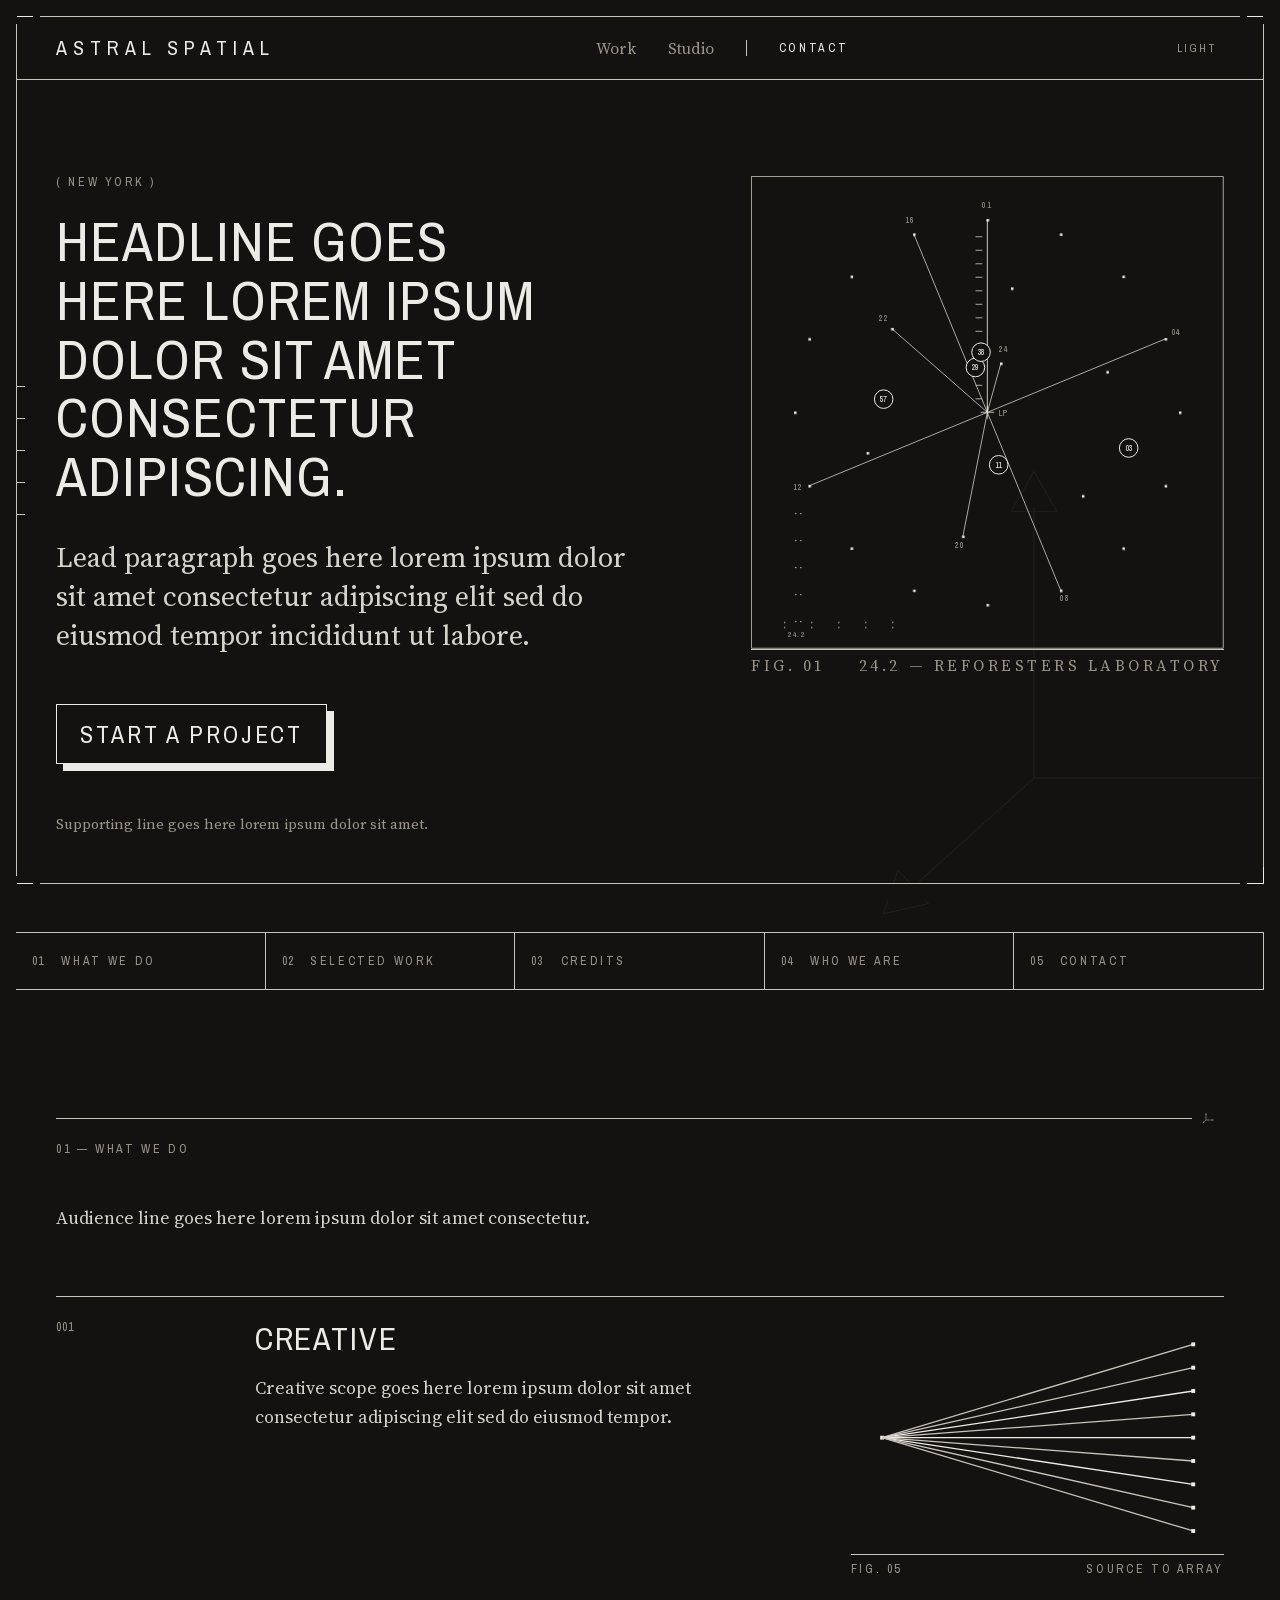
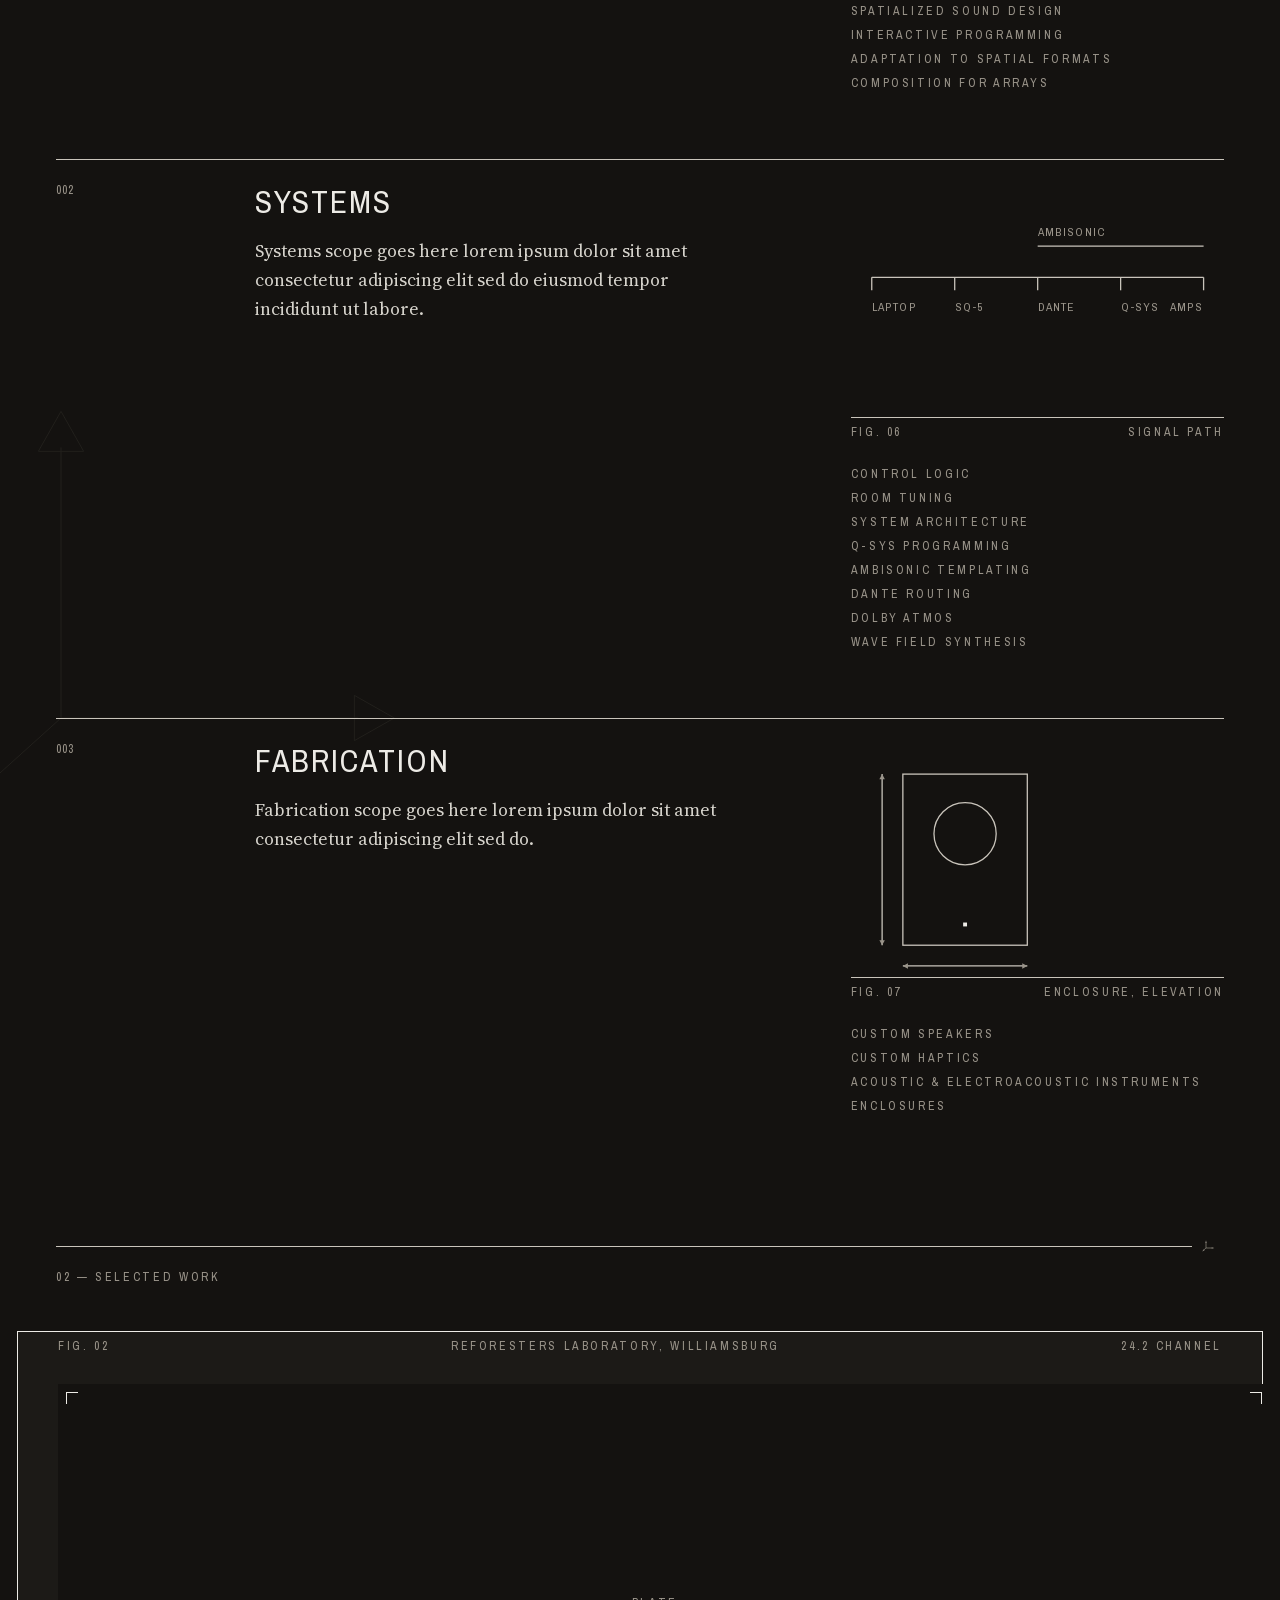
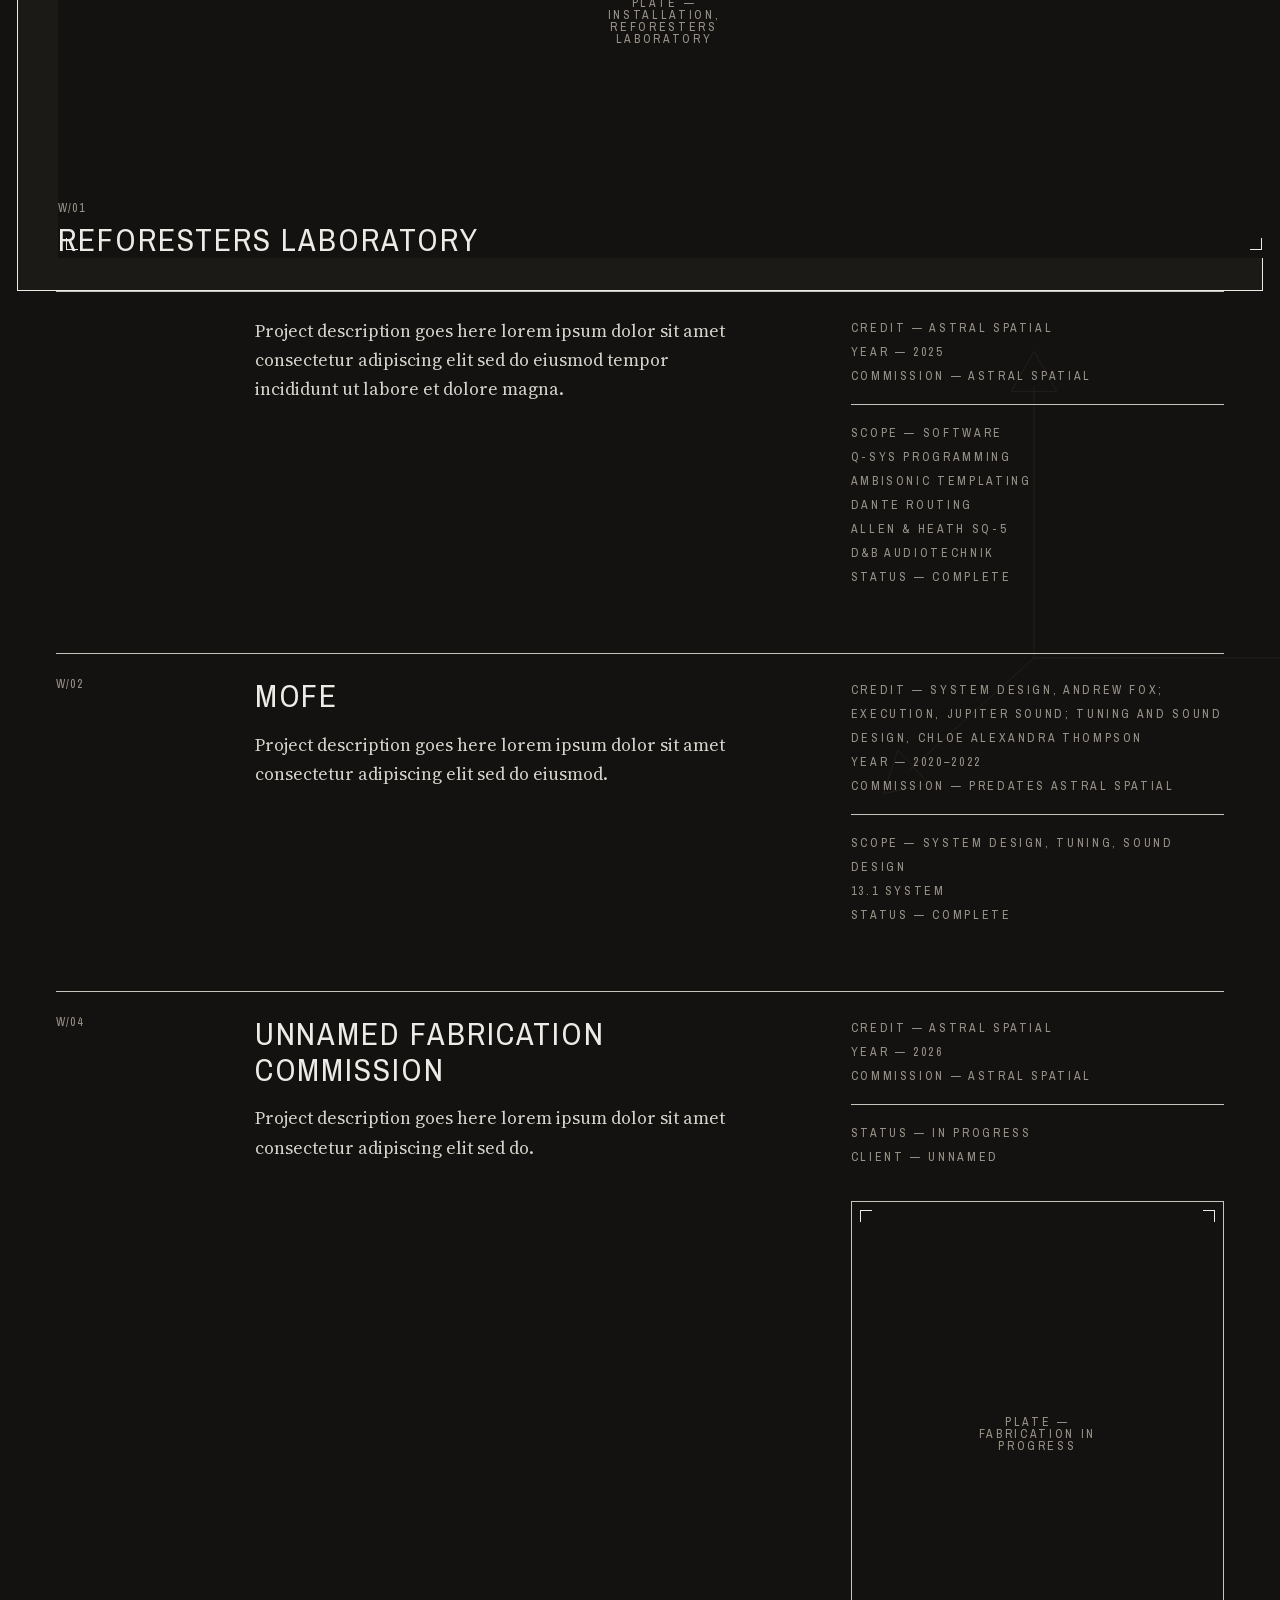
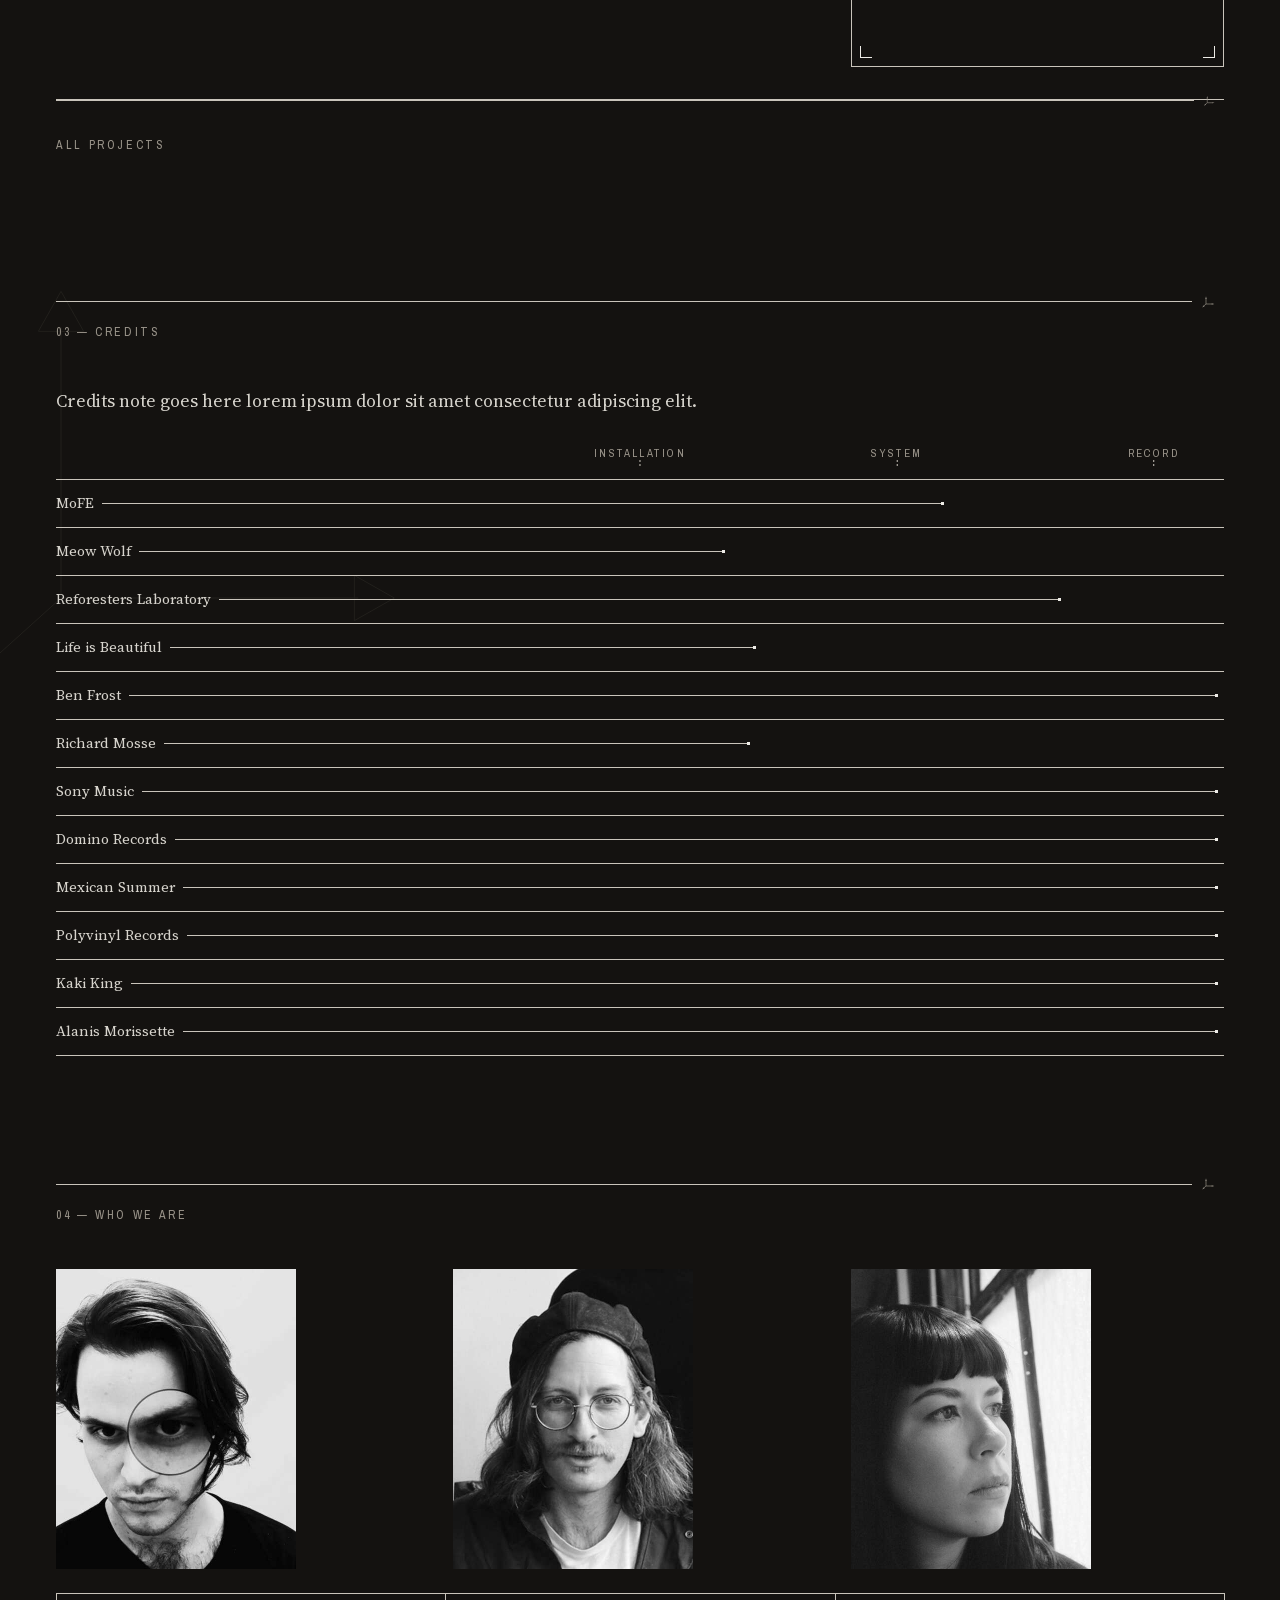
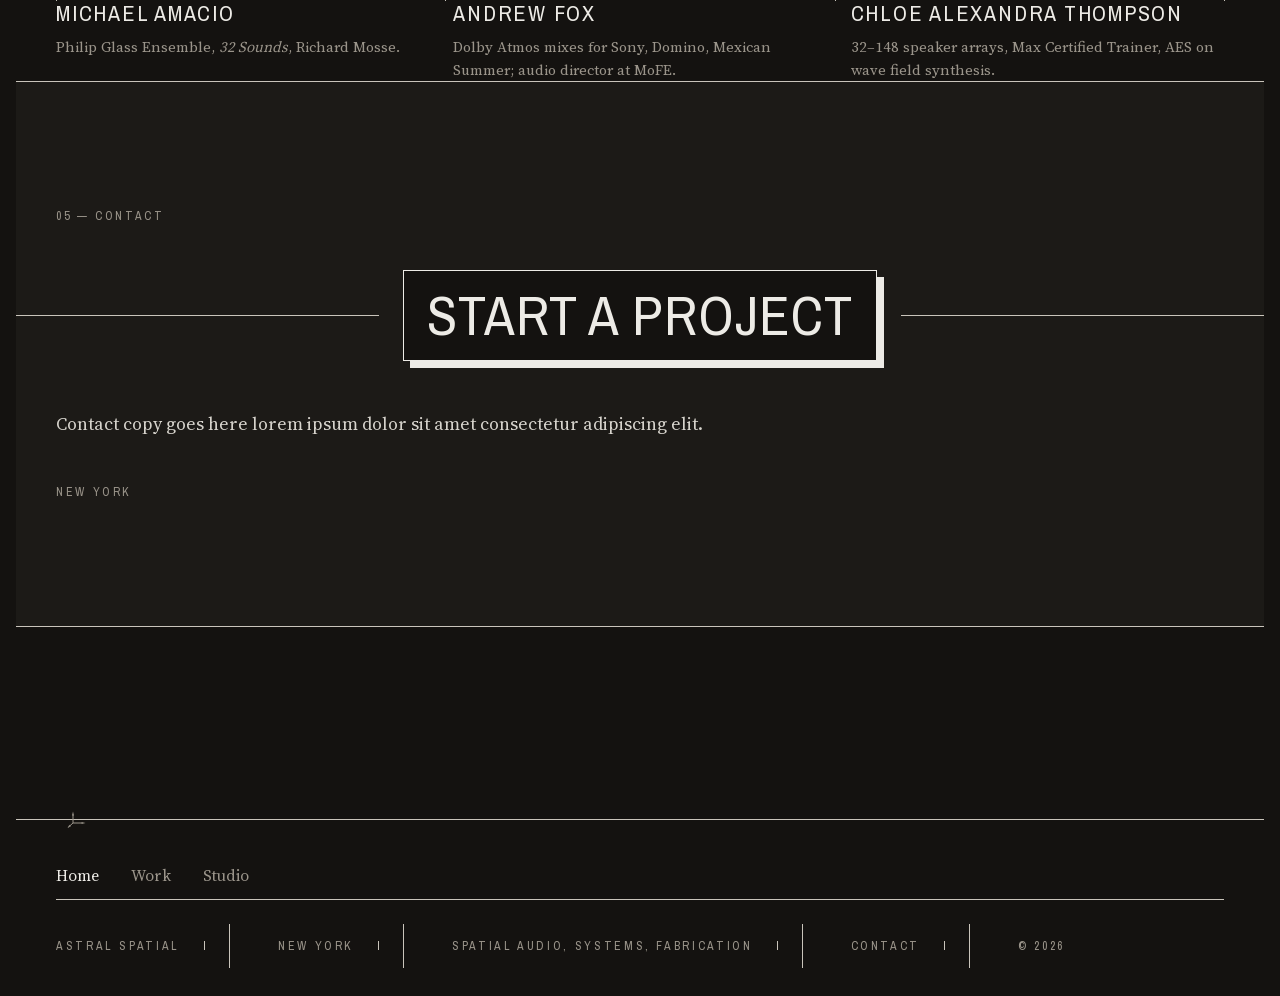
==== commit faa2e53a: "Default to dark data-theme="dark" is set in the markup rather than by script, so there is no flash o" ====
--- a/index.html
+++ b/index.html
@@ -1,5 +1,5 @@
 <!DOCTYPE html>
-<html lang="en">
+<html lang="en" data-theme="dark">
 <head>
 <meta charset="utf-8">
 <meta name="viewport" content="width=device-width, initial-scale=1">
@@ -19,7 +19,7 @@
 <meta name="twitter:title" content="Astral Spatial">
 <meta name="twitter:description" content="Lorem ipsum dolor sit amet consectetur adipiscing elit.">
 <meta name="twitter:image" content="https://astralspatial.com/img/og-01.jpg">
-<meta name="theme-color" content="#EDEBE6">
+<meta name="theme-color" content="#141210">
 <link rel="icon" href="/favicon.svg" type="image/svg+xml">
 <link rel="icon" href="/favicon.ico" sizes="32x32">
 <link rel="apple-touch-icon" href="/apple-touch-icon.png">
@@ -656,7 +656,7 @@
 (function(){
 document.documentElement.className+=' js';
 var R=document.documentElement,TK='as-theme';
-try{if(localStorage.getItem(TK)==='dark')R.setAttribute('data-theme','dark');}catch(e){}
+try{if(localStorage.getItem(TK)==='light')R.removeAttribute('data-theme');}catch(e){}
 var tb=document.querySelector('[data-theme-toggle]');
 if(tb){
   var sync=function(){var d=R.getAttribute('data-theme')==='dark';
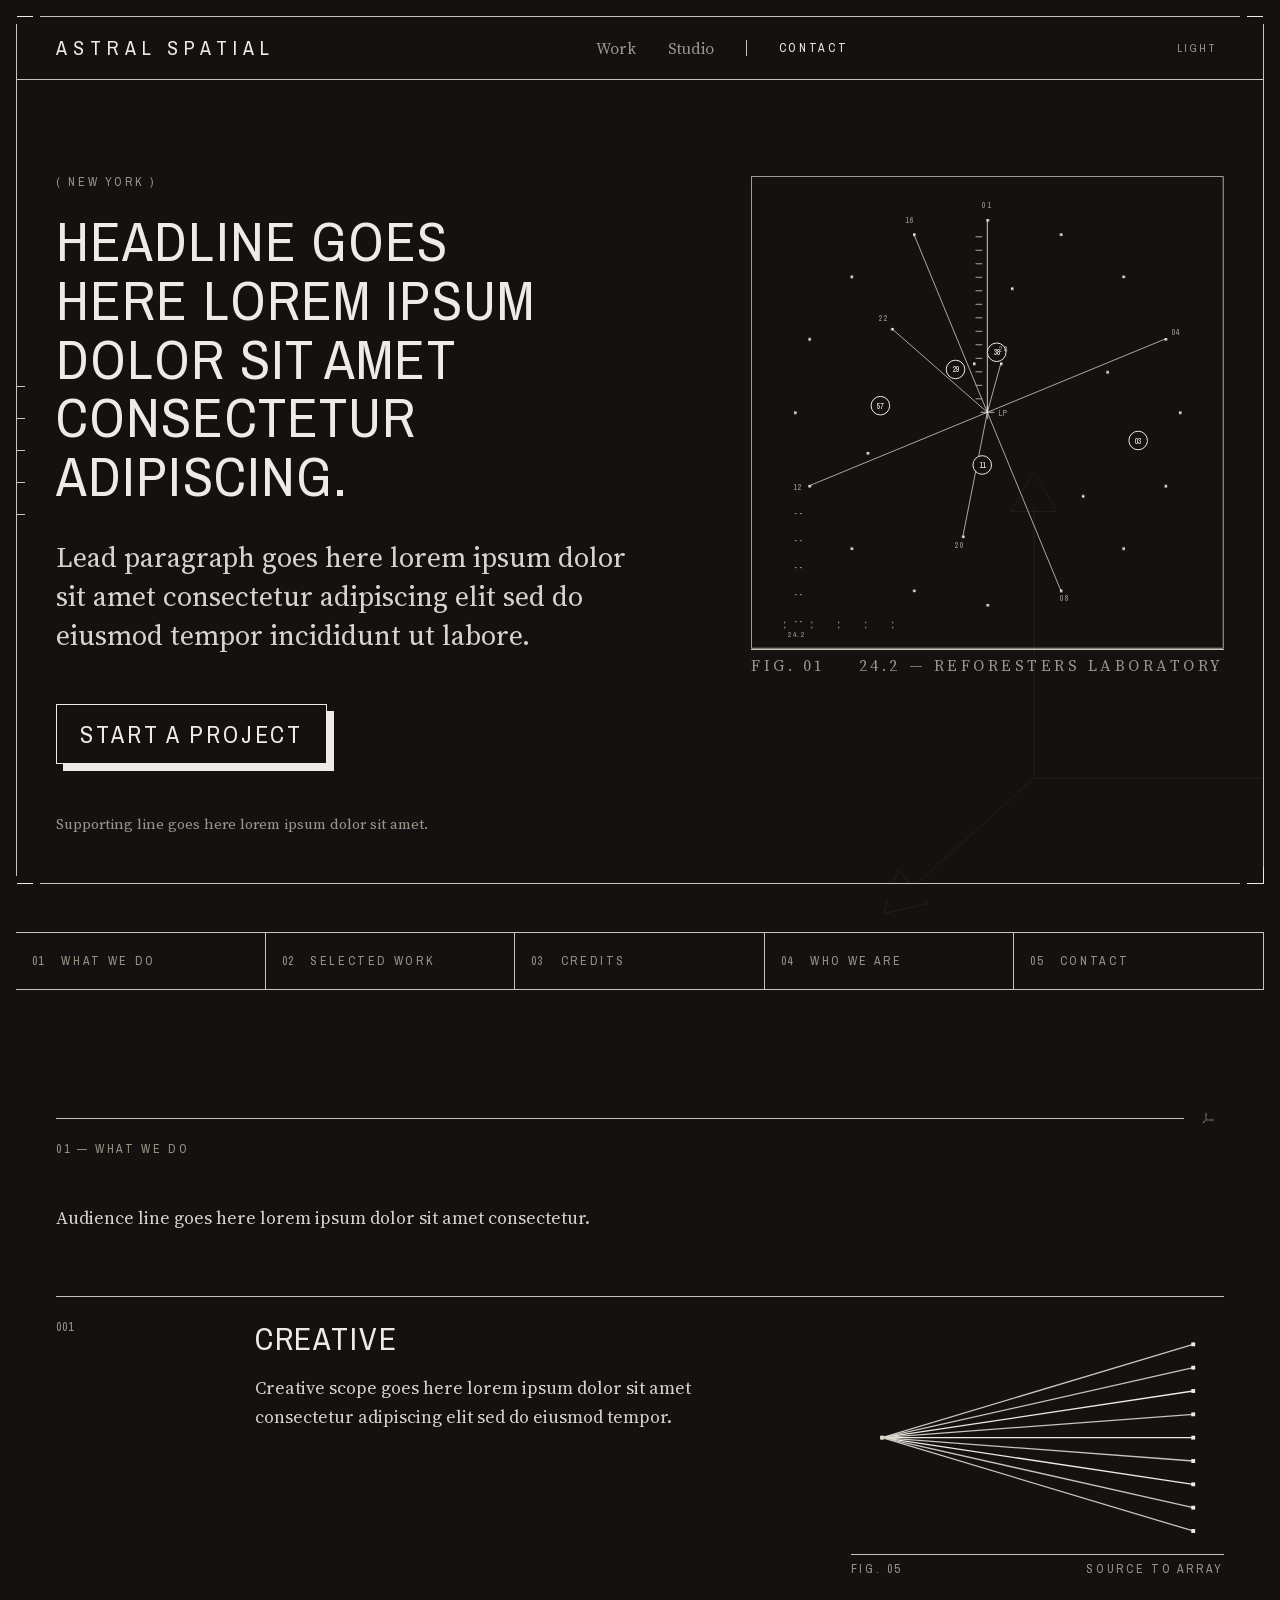
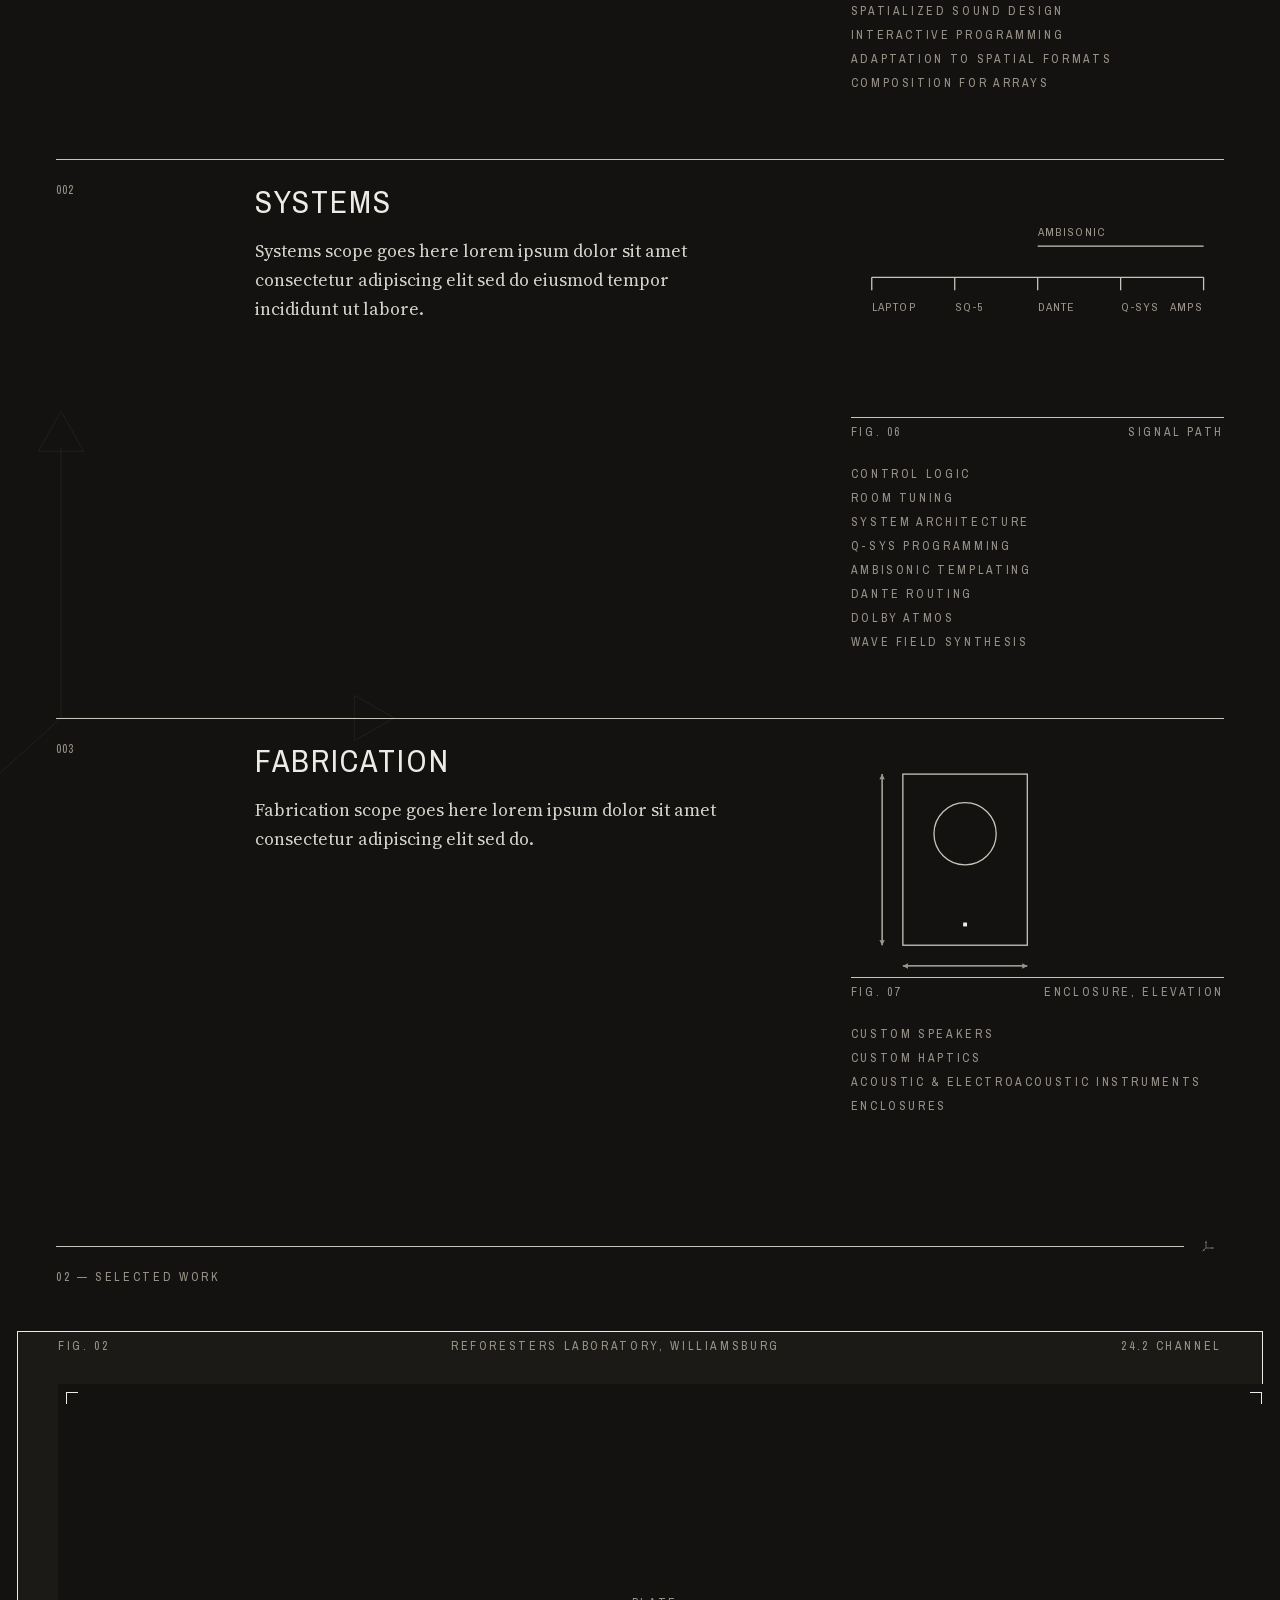
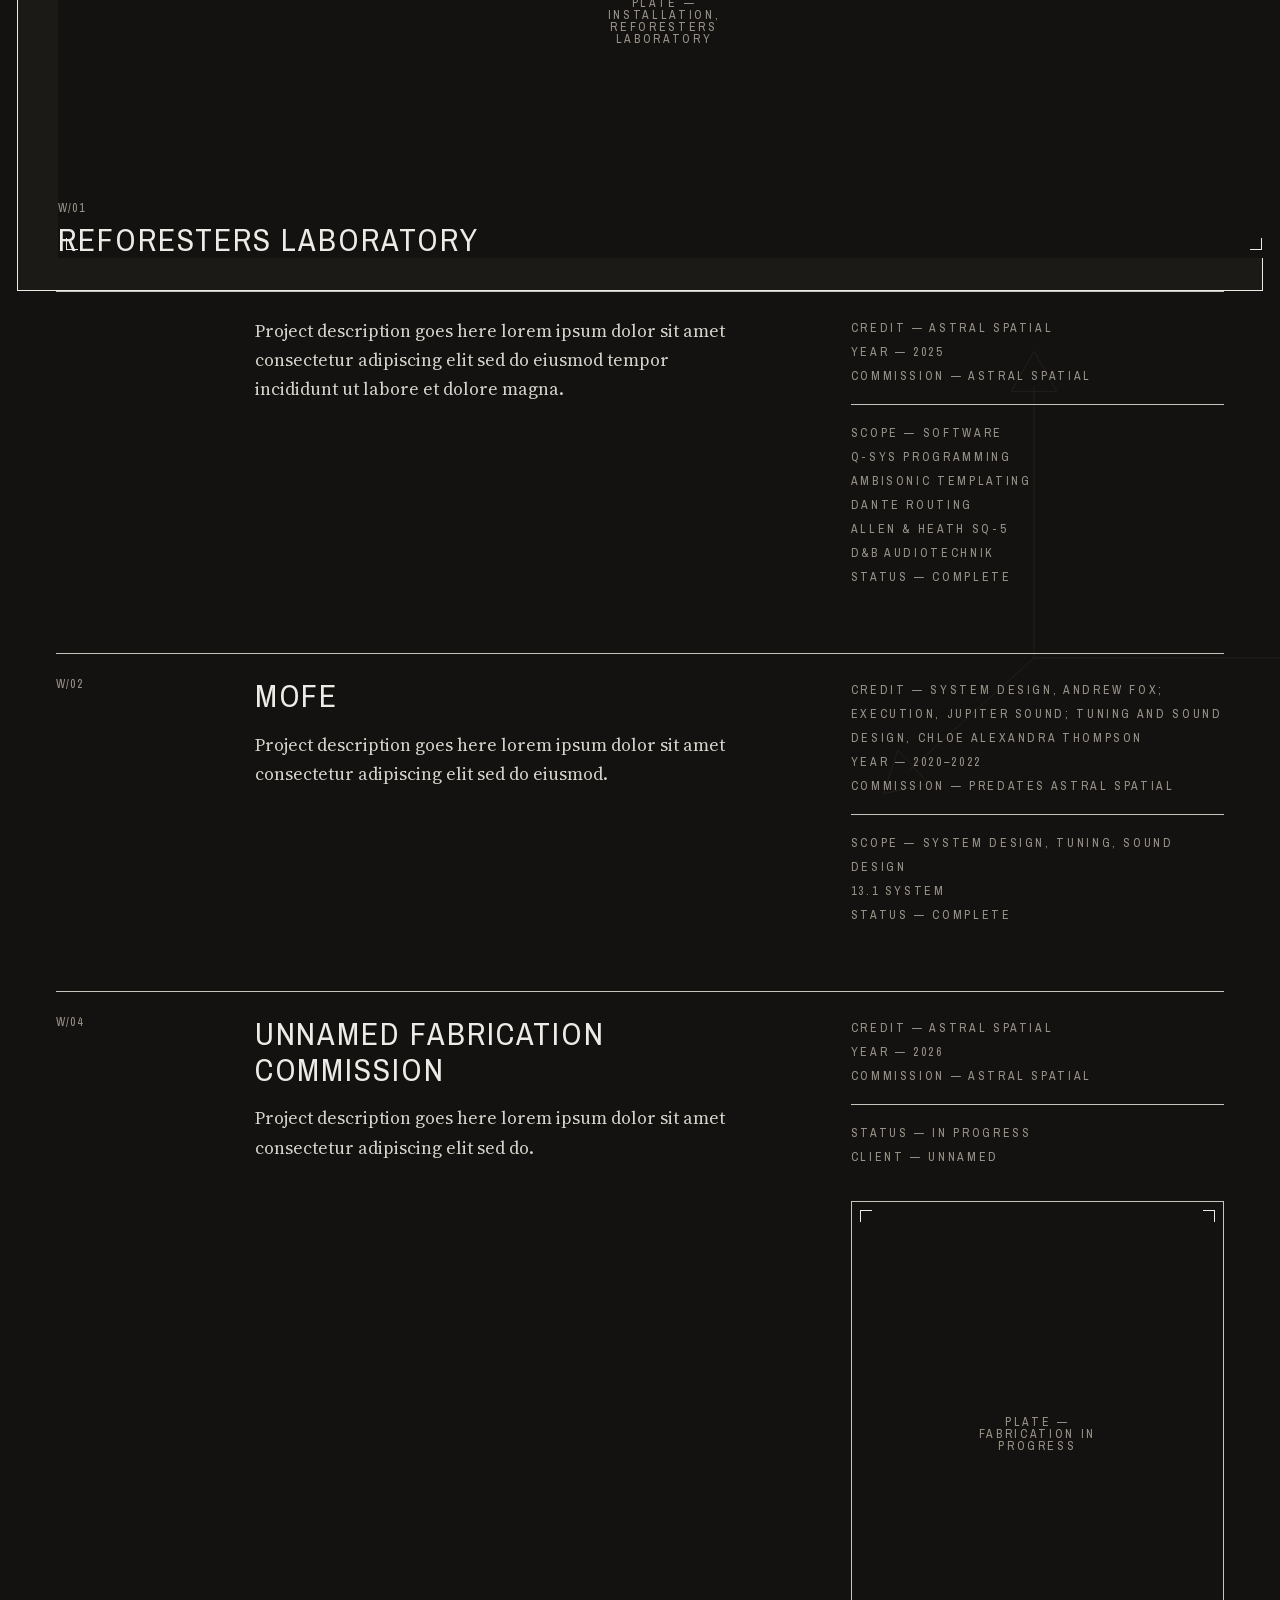
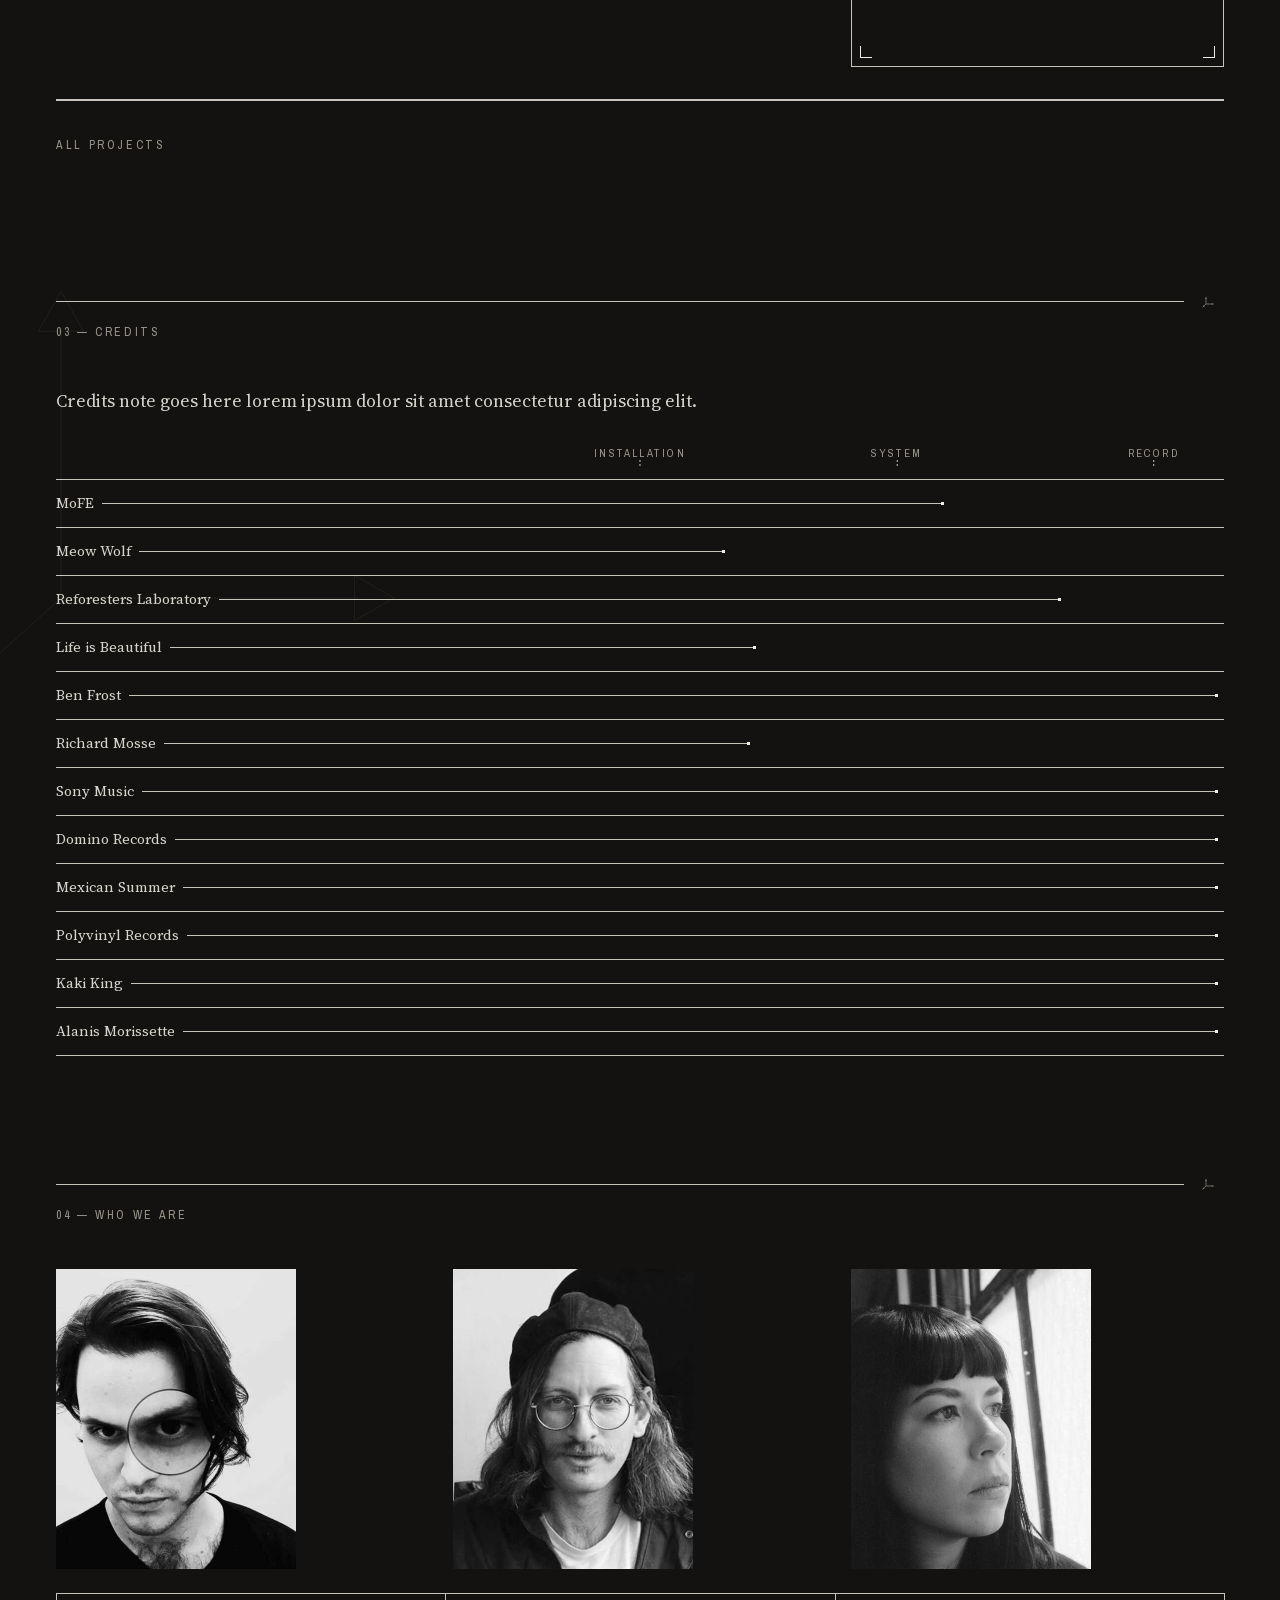
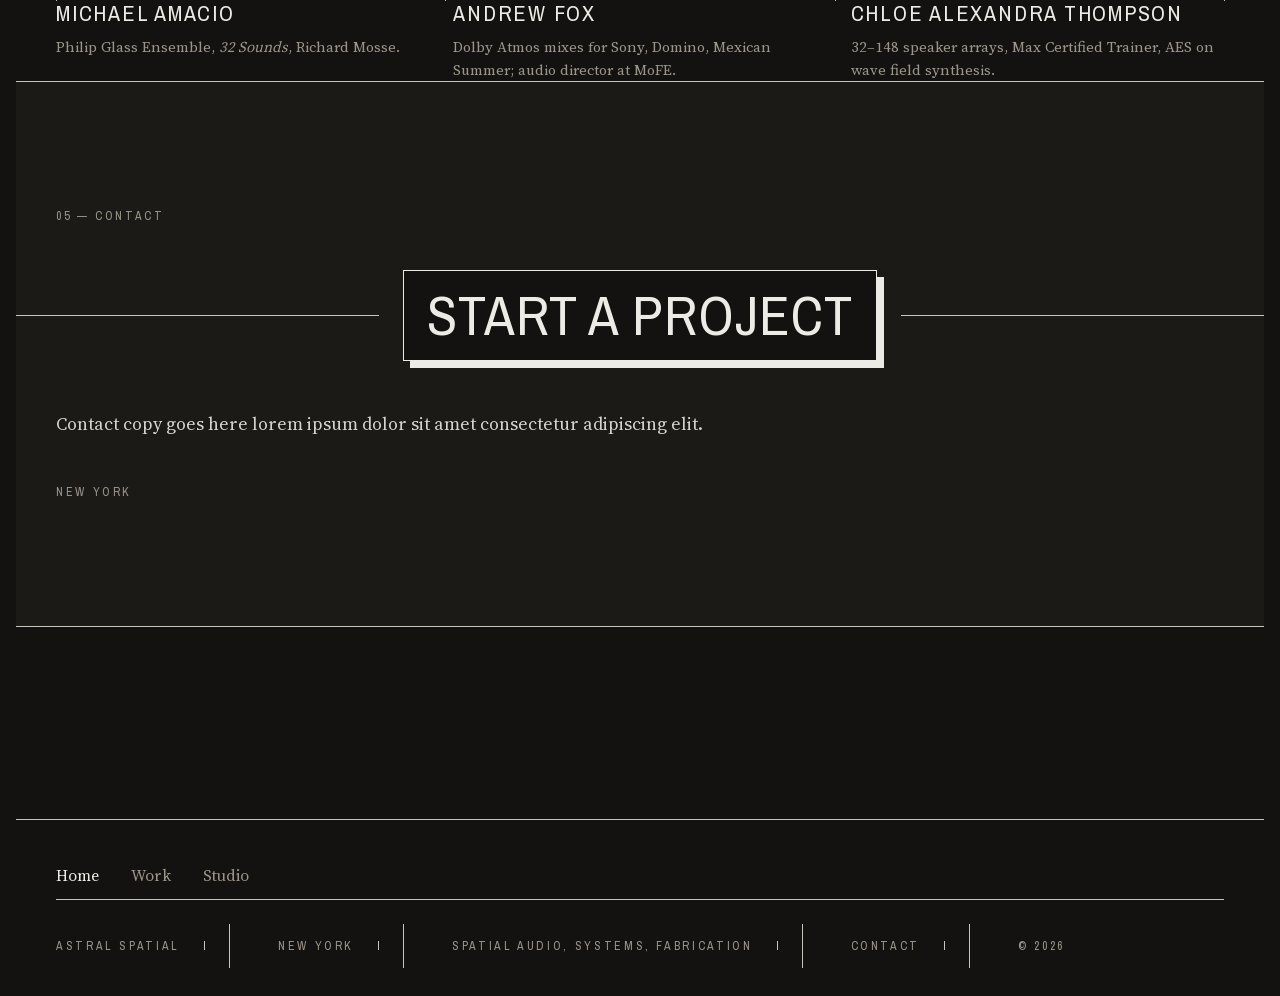
==== commit 6ffcd7c6: "Remove the link-row and footer marks Both kept reading as collisions. Removed rather than iterated o" ====
--- a/index.html
+++ b/index.html
@@ -526,7 +526,6 @@
   <div class="shell link-row">
     <div class="rule-wrap">
       <hr class="rule">
-      <span class="mk-slot mk-slot-row" aria-hidden="true"><svg class="mk" aria-hidden="true" focusable="false"><use href="#mk"></use></svg></span>
     </div>
     <a href="/work.html"><span class="label">All projects</span></a>
   </div>
@@ -633,7 +632,6 @@
 </main>
 
 <footer class="site-footer">
-  <span class="mk-slot mk-slot-footer" aria-hidden="true"><svg class="mk" aria-hidden="true" focusable="false"><use href="#mk"></use></svg></span>
   <div class="shell">
     <nav aria-label="Footer">
       <ul class="footer-nav">
--- a/style.css
+++ b/style.css
@@ -381,13 +381,13 @@
 .mk-defs { position: absolute; width: 0; height: 0; overflow: hidden; }
 
 .rule-wrap { position: relative; }
-.rule-wrap .rule { margin: 0; }
+.rule-wrap { position: relative; }
+.rule-wrap .rule { margin: 0; width: calc(100% - 40px); }
 .mk-slot {
   position: absolute;
   top: 0;
   height: 1px;
   width: 28px;
-  background: var(--ground);
   display: flex;
   align-items: center;
   justify-content: center;
@@ -401,12 +401,14 @@
 
 .link-row { margin-top: var(--s-4); }
 .link-row .rule-wrap { margin-bottom: var(--s-2); }
+.link-row .rule { width: 100%; }
 .mk-slot-row { right: 0; width: 30px; }
 .link-row a:hover ~ .mk-slot-row .mk,
 .link-row a:focus-visible ~ .mk-slot-row .mk { color: var(--fg-primary); }
 .mk-slot-row .mk { transition: color var(--dur-fast) var(--ease-out); }
 
-.mk-slot-footer { left: var(--margin); width: 32px; }
+.mk-slot-footer { left: var(--margin); width: 32px; top: -1px; }
+.site-footer { border-top: 1px solid var(--line); }
 .mk-slot-footer .mk { width: 16px; height: 16px; }
 @media (min-width: 768px) {
   .mk-slot-footer { width: 40px; }
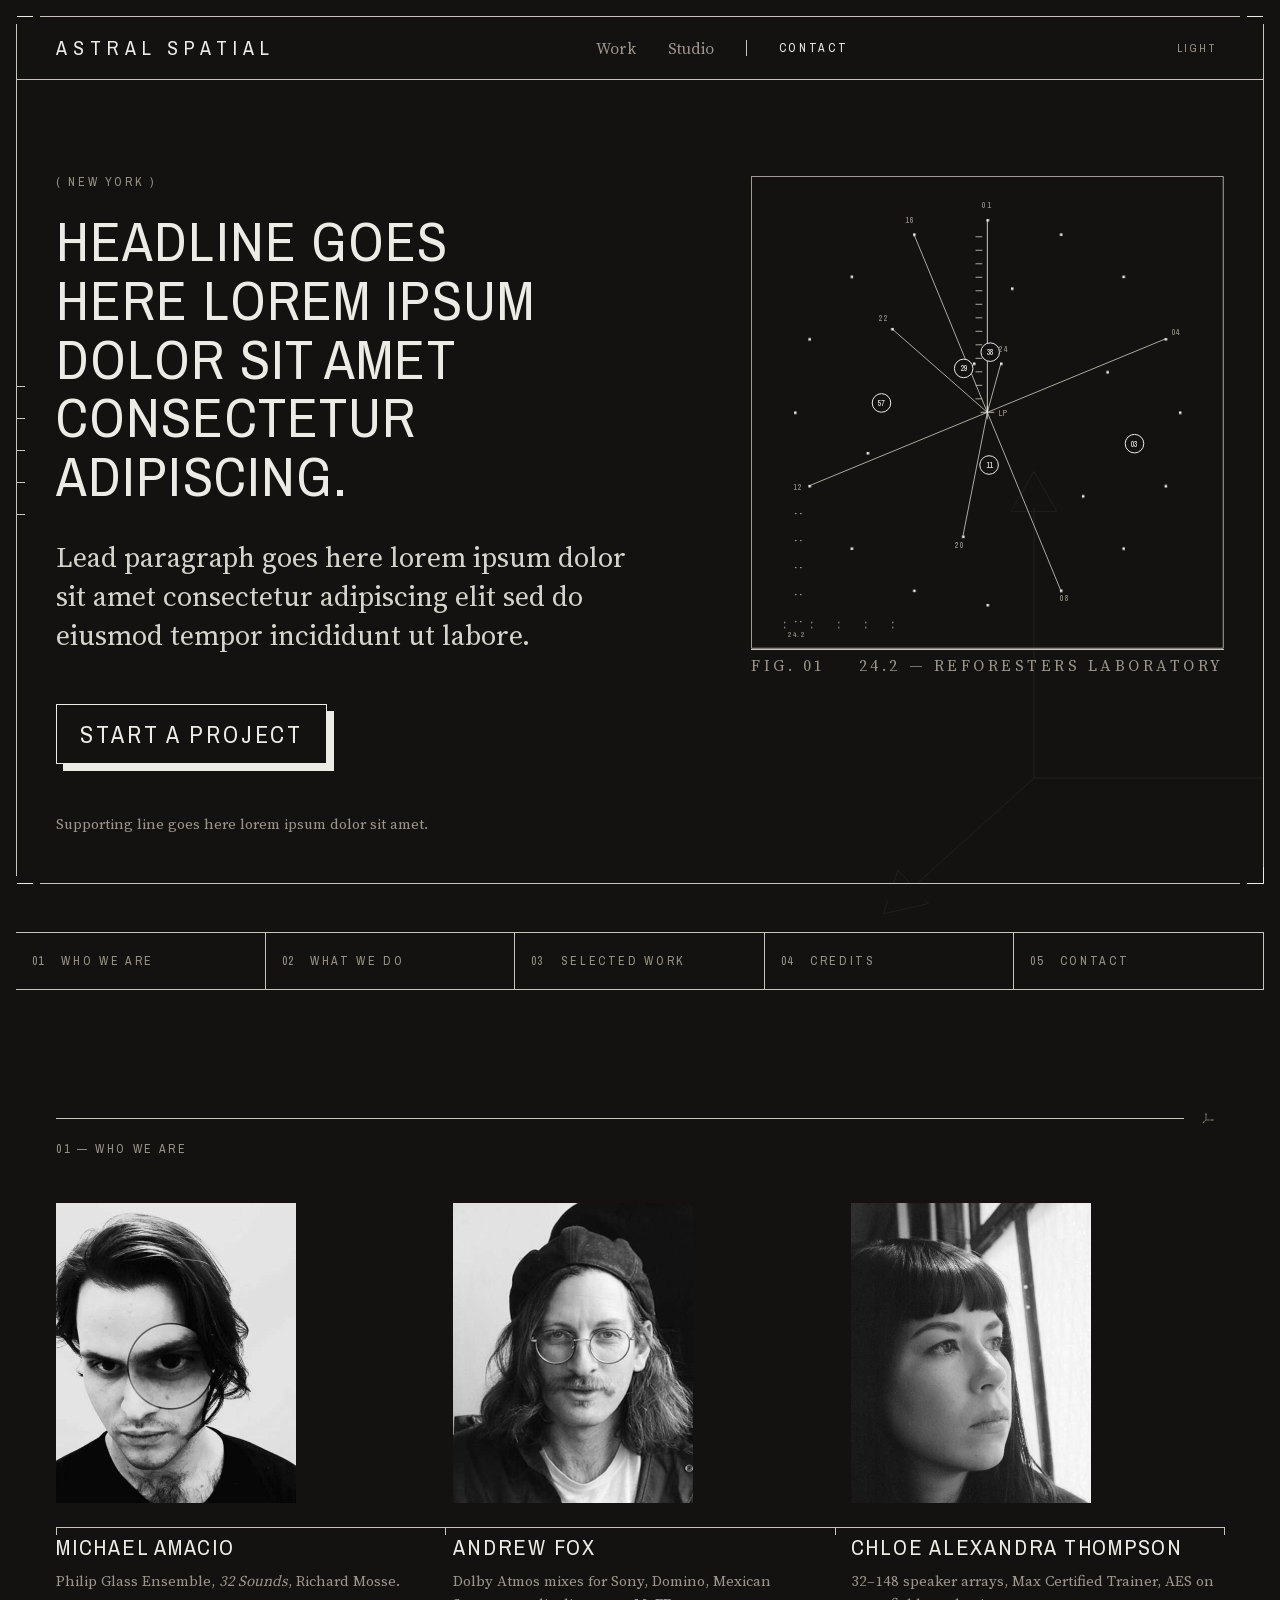
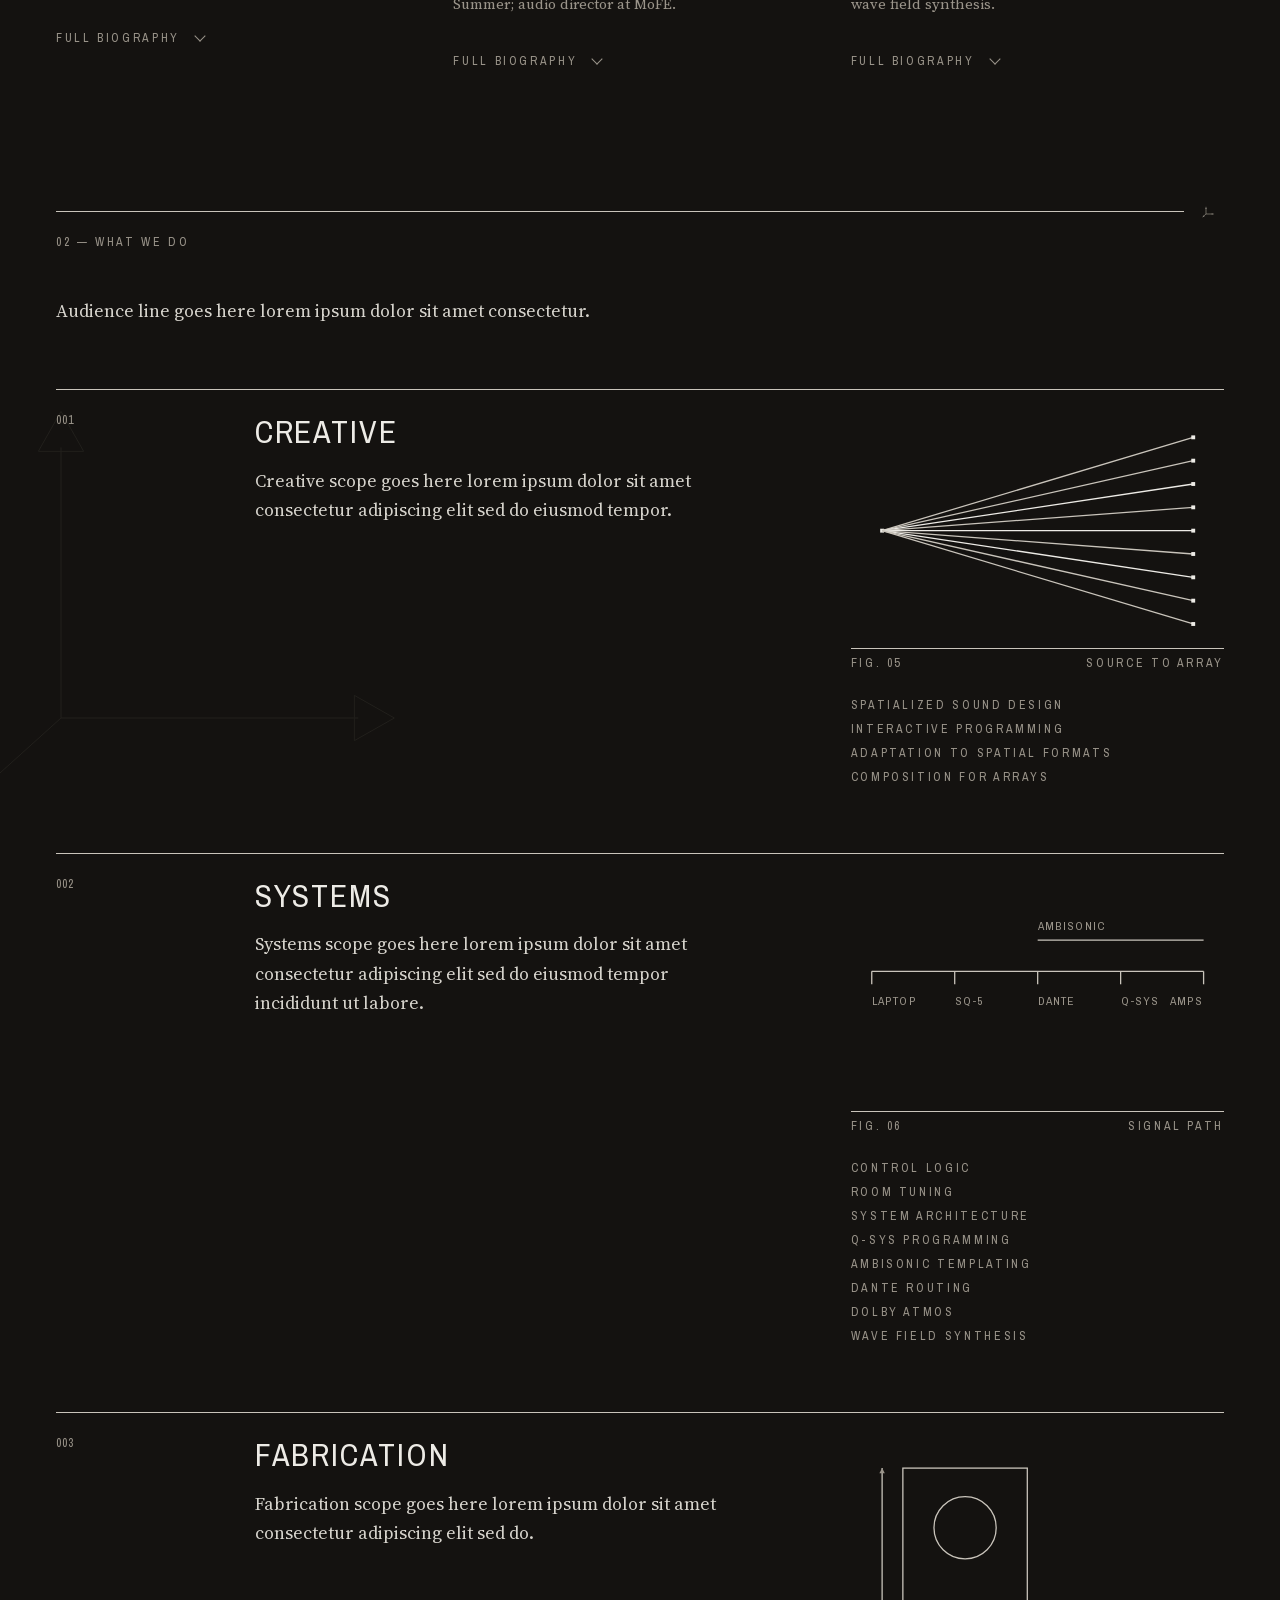
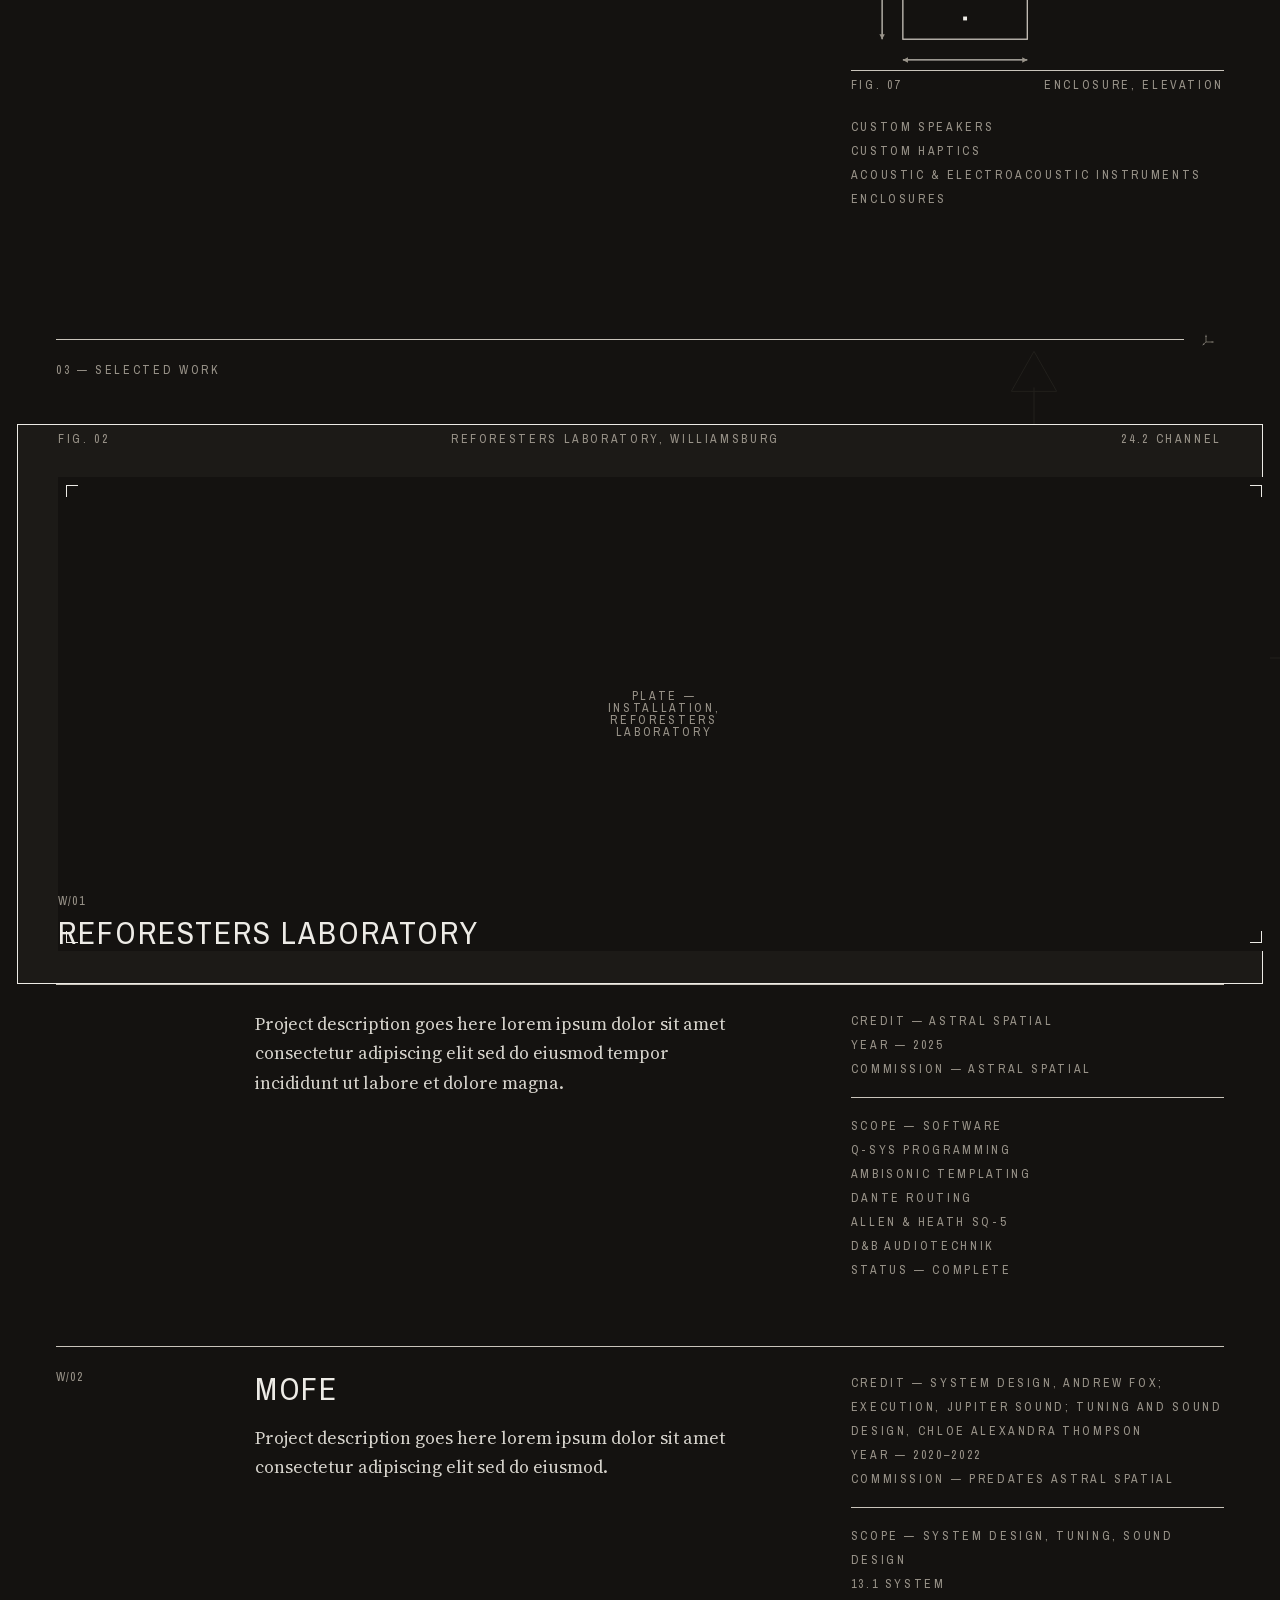
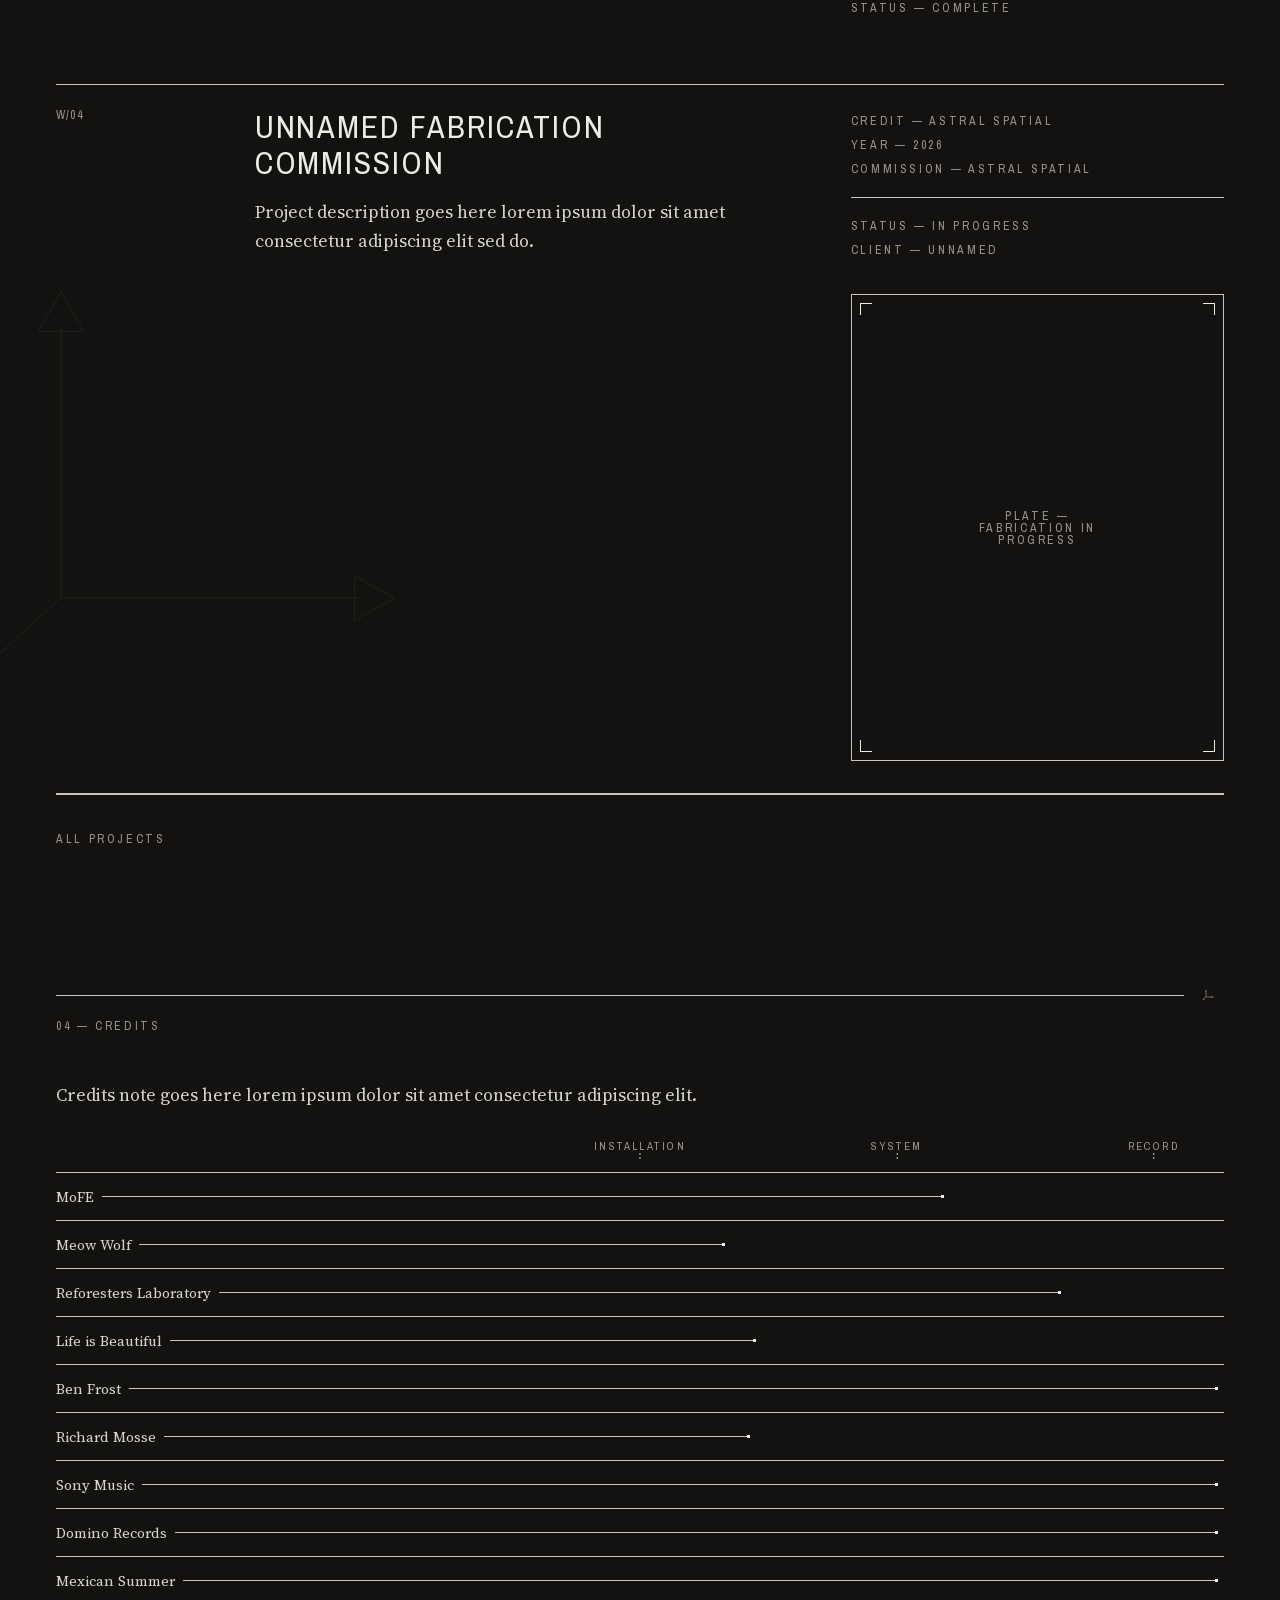
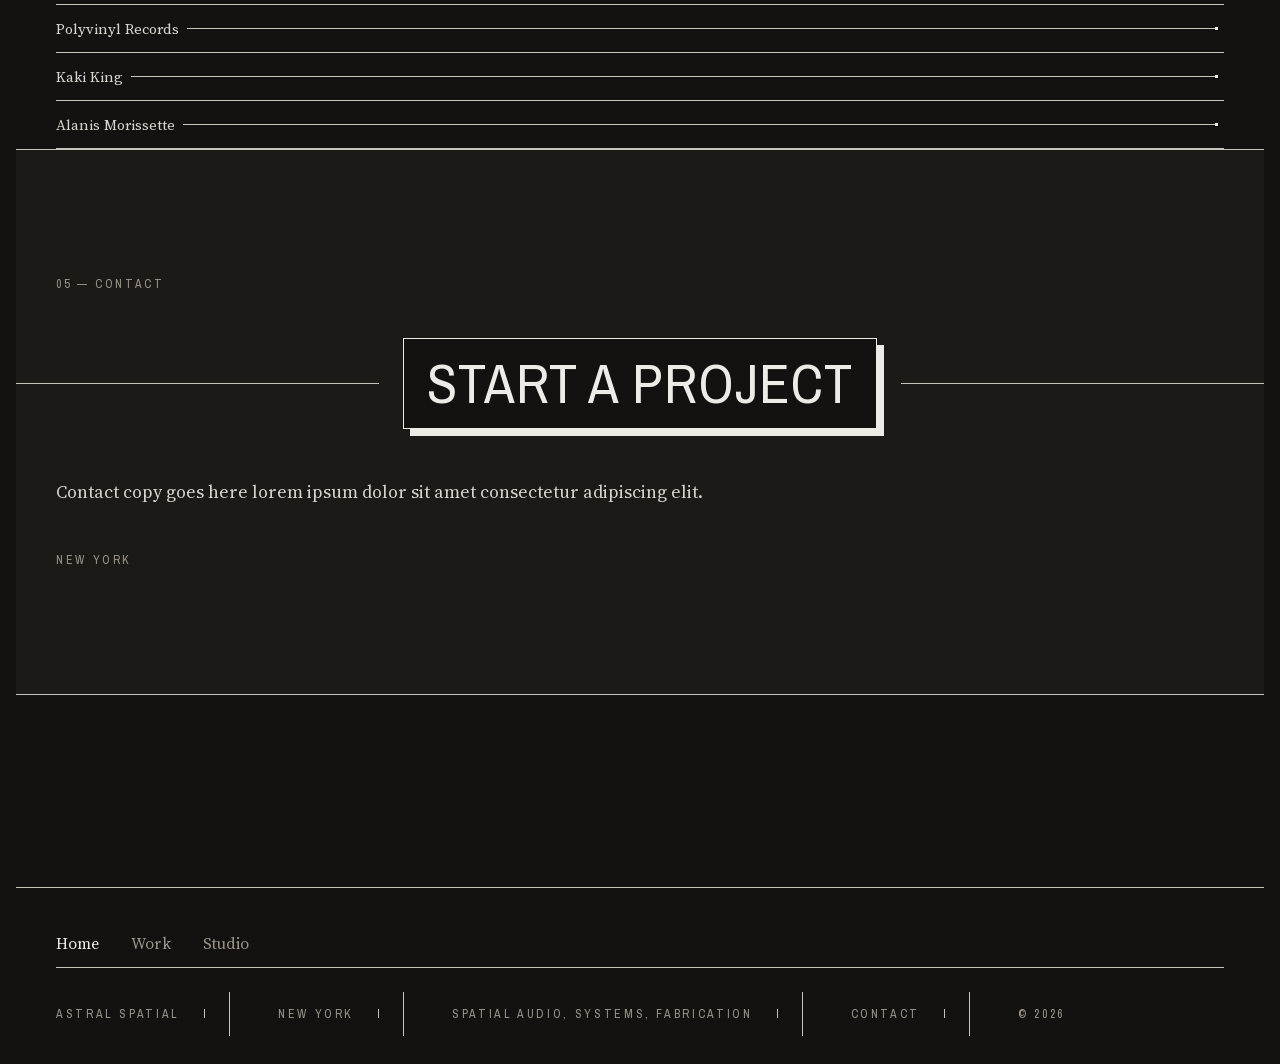
==== commit b5ce9078: "Lead with Who we are; make the bios expandable Who we are moves from 04 to 01, ahead of What we do. " ====
--- a/index.html
+++ b/index.html
@@ -295,23 +295,93 @@
 
 <nav class="index-band" aria-label="Section index">
   <ul>
-    <li><a href="#what-we-do"><span class="index">01</span><span class="label">What we do</span></a></li>
-    <li><a href="#selected-work"><span class="index">02</span><span class="label">Selected work</span></a></li>
-    <li><a href="#credits"><span class="index">03</span><span class="label">Credits</span></a></li>
-    <li><a href="#who-we-are"><span class="index">04</span><span class="label">Who we are</span></a></li>
+    <li><a href="#who-we-are"><span class="index">01</span><span class="label">Who we are</span></a></li>
+    <li><a href="#what-we-do"><span class="index">02</span><span class="label">What we do</span></a></li>
+    <li><a href="#selected-work"><span class="index">03</span><span class="label">Selected work</span></a></li>
+    <li><a href="#credits"><span class="index">04</span><span class="label">Credits</span></a></li>
     <li><a href="#contact"><span class="index">05</span><span class="label">Contact</span></a></li>
     <li class="ib-extra"><a href="/work.html"><span class="label">Work</span><span class="ib-arrow" aria-hidden="true">→</span></a></li>
     <li class="ib-extra"><a href="https://astralsound.nyc" rel="noopener"><span class="label">Studio</span><span class="ib-arrow" aria-hidden="true">↗</span></a></li>
   </ul>
 </nav>
 
+<section id="who-we-are" class="shell-section">
+  <div class="shell section-head">
+    <div class="rule-wrap">
+      <hr class="rule">
+      <span class="mk-slot mk-slot-section" aria-hidden="true"><svg class="mk" aria-hidden="true" focusable="false"><use href="#mk"></use></svg></span>
+    </div>
+    <h2 class="label">01 — Who we are</h2>
+  </div>
+  <div class="shell">
+    <div class="people-wrap">
+    <div class="g-datum" aria-hidden="true">
+      <span class="g-datum-tick" style="left:0"></span>
+      <span class="g-datum-tick" style="left:33.333%"></span>
+      <span class="g-datum-tick" style="left:66.667%"></span>
+      <span class="g-datum-tick" style="left:100%"></span>
+    </div>
+    <ul class="people">
+      <li class="person">
+        <div class="person-inner">
+          <img class="person-photo" src="/img/ma.jpg" width="480" height="600" alt="Michael Amacio" loading="lazy" decoding="async">
+          <div>
+            <h3 class="title-s person-name">Michael Amacio</h3>
+            <p class="body-s person-credit">Philip Glass Ensemble, <em>32 Sounds</em>, Richard Mosse.</p>
+          </div>
+        </div>
+            <details class="bio">
+              <summary class="bio-toggle label">Full biography</summary>
+              <div class="bio-body">
+                <p class="body-s bio-text">Michael Amacio is a live sound engineer, production manager and composer. His interest in audio engineering began as a studio assistant to Blondie's keyboardist, Jimmy Destri. As his practice later deepened between NYC venues like Output and MoMA PS1, this led into touring with artists such as The Magnetic Fields and Sevdaliza. As audio supervisor for Quo Vadis Productions, he ensured high-quality sound for events featuring artists like Alessandro Cortini, Hiro Kone, and Robert Aiki Aubrey Lowe. Michael also works as a personal sound engineer for photographer Richard Mosse, tuning audio for his multi-channel installations as they come. In 2022, he was Production Manager for Sam Green's immersive live documentary <em>32 Sounds</em> and has toured with The Philip Glass Ensemble since 2021 in the same role. His compositions explore sound documentation techniques using various microphones and spatial formations, first performed at Fridman Gallery and later expanded upon through research in Yucatán, MX.</p>
+                <p class="label bio-tags">Room Tuning, Product Integration, Engineering, Design, Installation</p>
+              </div>
+            </details>
+      </li>
+      <li class="person">
+        <div class="person-inner">
+          <img class="person-photo" src="/img/af.jpg" width="480" height="600" alt="Andrew Fox" loading="lazy" decoding="async">
+          <div>
+            <h3 class="title-s person-name">Andrew Fox</h3>
+            <p class="body-s person-credit">Dolby Atmos mixes for Sony, Domino, Mexican Summer; audio director at MoFE.</p>
+          </div>
+        </div>
+            <details class="bio">
+              <summary class="bio-toggle label">Full biography</summary>
+              <div class="bio-body">
+                <p class="body-s bio-text">Andrew Fox is an accomplished spatial audio creator, mix engineer, and systems designer. From 2020–2022 he was the music and audio director at The Museum of Future Experiences (MoFE), a VR and ambisonics theater space in the heart of Williamsburg, Brooklyn. At MoFE, he led the curation and production of original works from internationally renowned artists and composers, translating their musical compositions into the spatial paradigm, creating original sound design for MoFE's programming, as well as adapting existing works in Dolby Atmos and other surround formats to the 13.1 speaker system at MoFE. At his studio Astral Sound, Fox has mixed commercial records in Dolby Atmos for Sony/Universal, Netflix, Domino Records, Polyvinyl and Mexican Summer. Additionally, he has advised and provided technical audio support for large-scale art installations at BRIC Brooklyn, Green-Wood Cemetery and for the Public Art Fund.</p>
+                <p class="label bio-tags">Dolby Atmos, Sales, Project Management, Engineering, Design, Installation</p>
+              </div>
+            </details>
+      </li>
+      <li class="person">
+        <div class="person-inner">
+          <img class="person-photo" src="/img/chloe.jpg" width="480" height="600" alt="Chloe Alexandra Thompson" loading="lazy" decoding="async">
+          <div>
+            <h3 class="title-s person-name">Chloe Alexandra Thompson</h3>
+            <p class="body-s person-credit">32–148 speaker arrays, Max Certified Trainer, AES on wave field synthesis.</p>
+          </div>
+        </div>
+            <details class="bio">
+              <summary class="bio-toggle label">Full biography</summary>
+              <div class="bio-body">
+                <p class="body-s bio-text">Chloe Alexandra Thompson is a highly skilled engineer, spatial audio specialist, creative technologist, former Meow Wolf Audio Designer and former Director of IT. She has worked extensively on design, engineering, implementation, and content for High Density Loud Speaker arrays ranging from 32–148 speakers, and has led extensive Research and Development projects, including work with sound holograms using Wave Field Synthesis. She has extensive experience with interactive programming across several systems, and systems programming including QSYS, MaxMSP, and other code based systems. In 2020 she was reached out to by Cycling'74 to join the first cohort of Max Certified Trainers in launching the program where she has specialized in instruction around designing interactive sound environments and spatial audio. In 2021 she presented as a subject matter expert with the Audio Engineering Society on Wave Field Synthesis. She has also worked with smaller scale systems ranging from 4–32 speaker systems, and implemented designs and systems with retail clients, artists, theater and performance spaces across the country and internationally.</p>
+                <p class="label bio-tags">Wave Field Synthesis, Systems Architecture, Engineering, Design, Product Integration &amp; Creative Technology</p>
+              </div>
+            </details>
+      </li>
+    </ul>
+    </div>
+  </div>
+</section>
+
 <section id="what-we-do" class="shell-section">
   <div class="shell section-head">
     <div class="rule-wrap">
       <hr class="rule">
       <span class="mk-slot mk-slot-section" aria-hidden="true"><svg class="mk" aria-hidden="true" focusable="false"><use href="#mk"></use></svg></span>
     </div>
-    <h2 class="label">01 — What we do</h2>
+    <h2 class="label">02 — What we do</h2>
   </div>
   <div class="shell">
     <p class="body section-intro" data-placeholder>Audience line goes here lorem ipsum dolor sit amet consectetur.</p>
@@ -434,7 +504,7 @@
       <hr class="rule">
       <span class="mk-slot mk-slot-section" aria-hidden="true"><svg class="mk" aria-hidden="true" focusable="false"><use href="#mk"></use></svg></span>
     </div>
-    <h2 class="label">02 — Selected work</h2>
+    <h2 class="label">03 — Selected work</h2>
   </div>
 
   <div class="mat-plate mat-plate-w01">
@@ -537,7 +607,7 @@
       <hr class="rule">
       <span class="mk-slot mk-slot-section" aria-hidden="true"><svg class="mk" aria-hidden="true" focusable="false"><use href="#mk"></use></svg></span>
     </div>
-    <h2 class="label">03 — Credits</h2>
+    <h2 class="label">04 — Credits</h2>
   </div>
   <div class="shell">
     <p class="body credits-framing" data-placeholder>Credits note goes here lorem ipsum dolor sit amet consectetur adipiscing elit.</p>
@@ -561,55 +631,6 @@
         <li class="cred-row" data-cat="record"><span class="body-s cred-name">Kaki King</span><span class="cred-rule" aria-hidden="true"></span></li>
         <li class="cred-row" data-cat="record"><span class="body-s cred-name">Alanis Morissette</span><span class="cred-rule" aria-hidden="true"></span></li>
       </ol>
-    </div>
-  </div>
-</section>
-
-<section id="who-we-are" class="shell-section">
-  <div class="shell section-head">
-    <div class="rule-wrap">
-      <hr class="rule">
-      <span class="mk-slot mk-slot-section" aria-hidden="true"><svg class="mk" aria-hidden="true" focusable="false"><use href="#mk"></use></svg></span>
-    </div>
-    <h2 class="label">04 — Who we are</h2>
-  </div>
-  <div class="shell">
-    <div class="people-wrap">
-    <div class="g-datum" aria-hidden="true">
-      <span class="g-datum-tick" style="left:0"></span>
-      <span class="g-datum-tick" style="left:33.333%"></span>
-      <span class="g-datum-tick" style="left:66.667%"></span>
-      <span class="g-datum-tick" style="left:100%"></span>
-    </div>
-    <ul class="people">
-      <li class="person">
-        <div class="person-inner">
-          <img class="person-photo" src="/img/ma.jpg" width="480" height="600" alt="Michael Amacio" loading="lazy" decoding="async">
-          <div>
-            <h3 class="title-s person-name">Michael Amacio</h3>
-            <p class="body-s person-credit">Philip Glass Ensemble, <em>32 Sounds</em>, Richard Mosse.</p>
-          </div>
-        </div>
-      </li>
-      <li class="person">
-        <div class="person-inner">
-          <img class="person-photo" src="/img/af.jpg" width="480" height="600" alt="Andrew Fox" loading="lazy" decoding="async">
-          <div>
-            <h3 class="title-s person-name">Andrew Fox</h3>
-            <p class="body-s person-credit">Dolby Atmos mixes for Sony, Domino, Mexican Summer; audio director at MoFE.</p>
-          </div>
-        </div>
-      </li>
-      <li class="person">
-        <div class="person-inner">
-          <img class="person-photo" src="/img/chloe.jpg" width="480" height="600" alt="Chloe Alexandra Thompson" loading="lazy" decoding="async">
-          <div>
-            <h3 class="title-s person-name">Chloe Alexandra Thompson</h3>
-            <p class="body-s person-credit">32–148 speaker arrays, Max Certified Trainer, AES on wave field synthesis.</p>
-          </div>
-        </div>
-      </li>
-    </ul>
     </div>
   </div>
 </section>
--- a/style.css
+++ b/style.css
@@ -1201,3 +1201,37 @@
   transition: color var(--dur-fast) var(--ease-out);
 }
 .theme-toggle:hover, .theme-toggle:focus-visible { color: var(--fg-primary); }
+
+.bio { margin-top: var(--s-3); }
+.bio-body { max-width: 68ch; }
+.bio > summary {
+  display: inline-flex;
+  align-items: center;
+  min-height: 44px;
+  cursor: pointer;
+  color: var(--fg-muted);
+  list-style: none;
+  transition: color var(--dur-fast) var(--ease-out);
+}
+.bio > summary::-webkit-details-marker { display: none; }
+.bio > summary::after {
+  content: "";
+  display: inline-block;
+  width: 7px;
+  height: 7px;
+  margin-left: var(--s-2);
+  border-right: 1px solid currentColor;
+  border-bottom: 1px solid currentColor;
+  transform: translateY(-2px) rotate(45deg);
+  transition: transform var(--dur) var(--ease-out);
+}
+.bio[open] > summary::after { transform: translateY(1px) rotate(-135deg); }
+.bio > summary:hover, .bio > summary:focus-visible { color: var(--fg-primary); }
+.bio[open] > summary { color: var(--fg-primary); }
+.bio-body {
+  padding-top: var(--s-2);
+  border-top: 1px solid var(--line-detail);
+  margin-top: var(--s-1);
+}
+.bio-text { margin: 0 0 var(--s-3) 0; color: var(--fg-body); }
+.bio-tags { margin: 0; color: var(--fg-muted); }
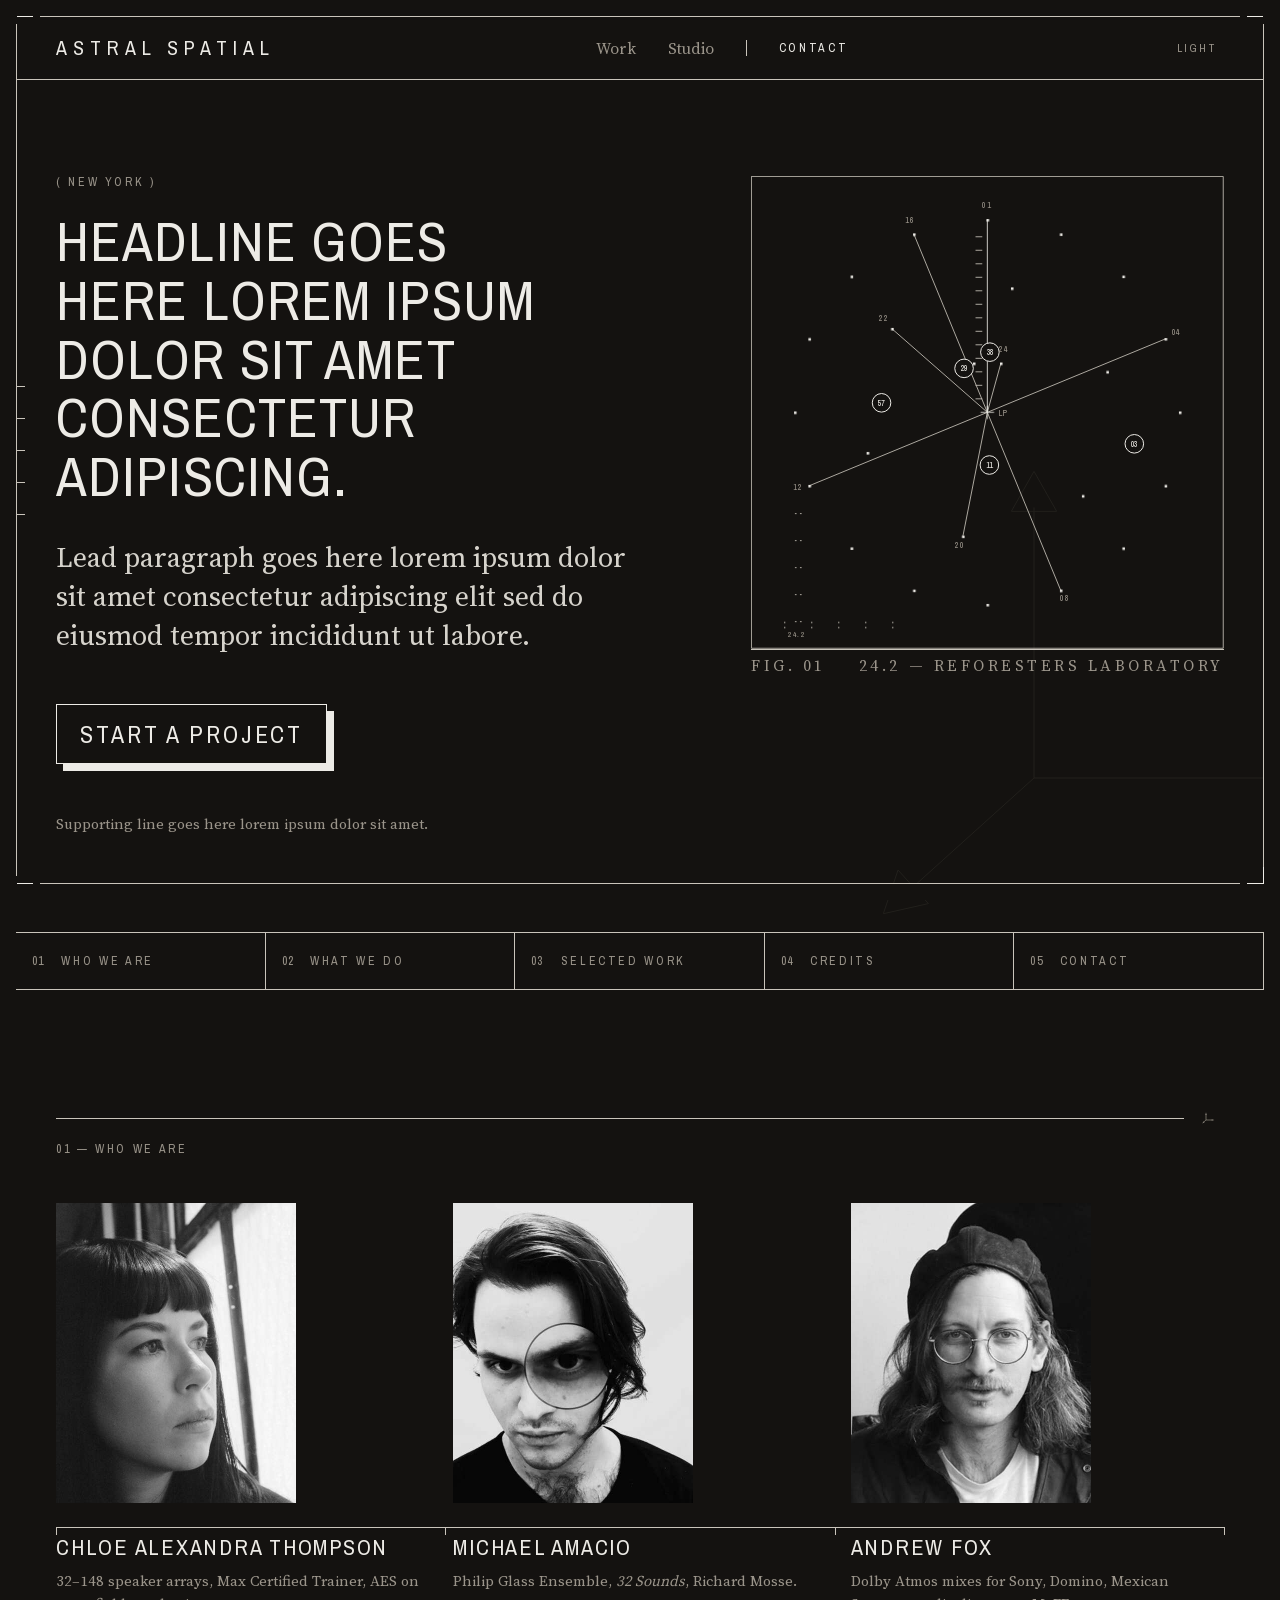
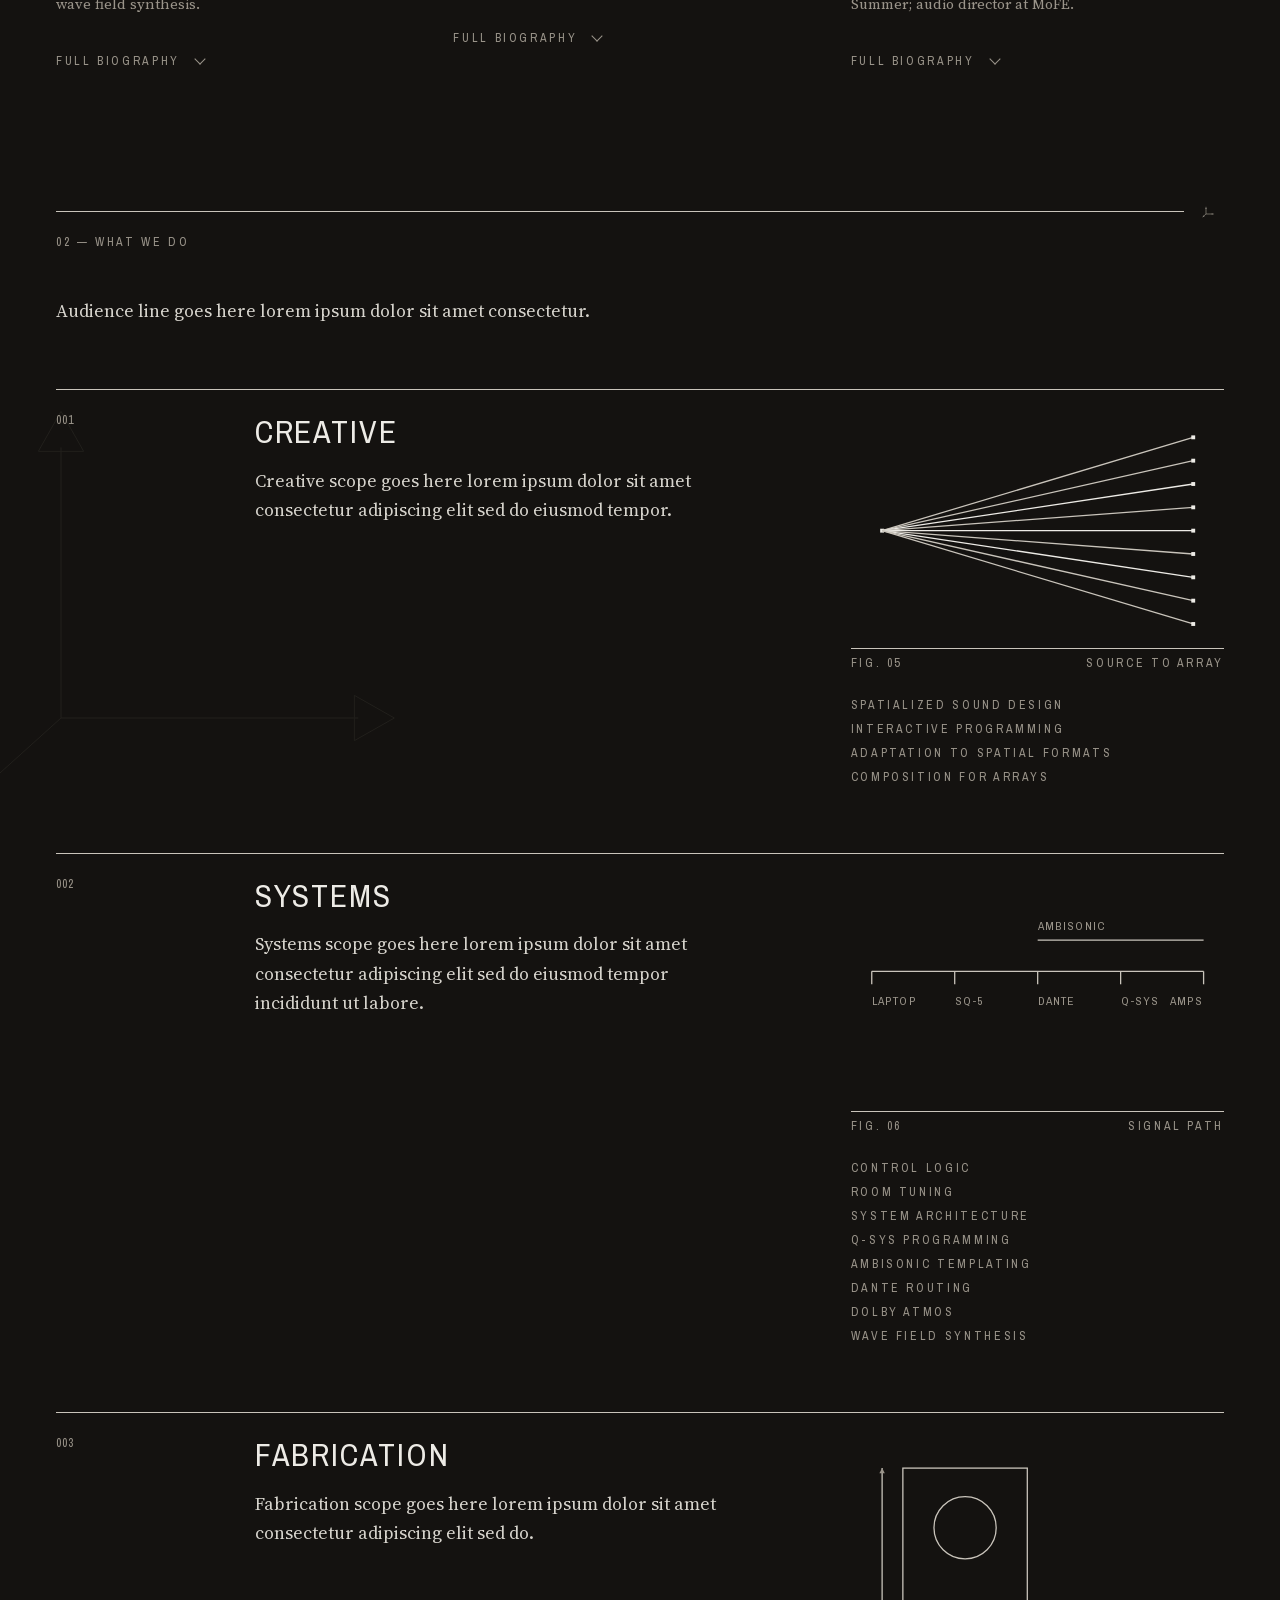
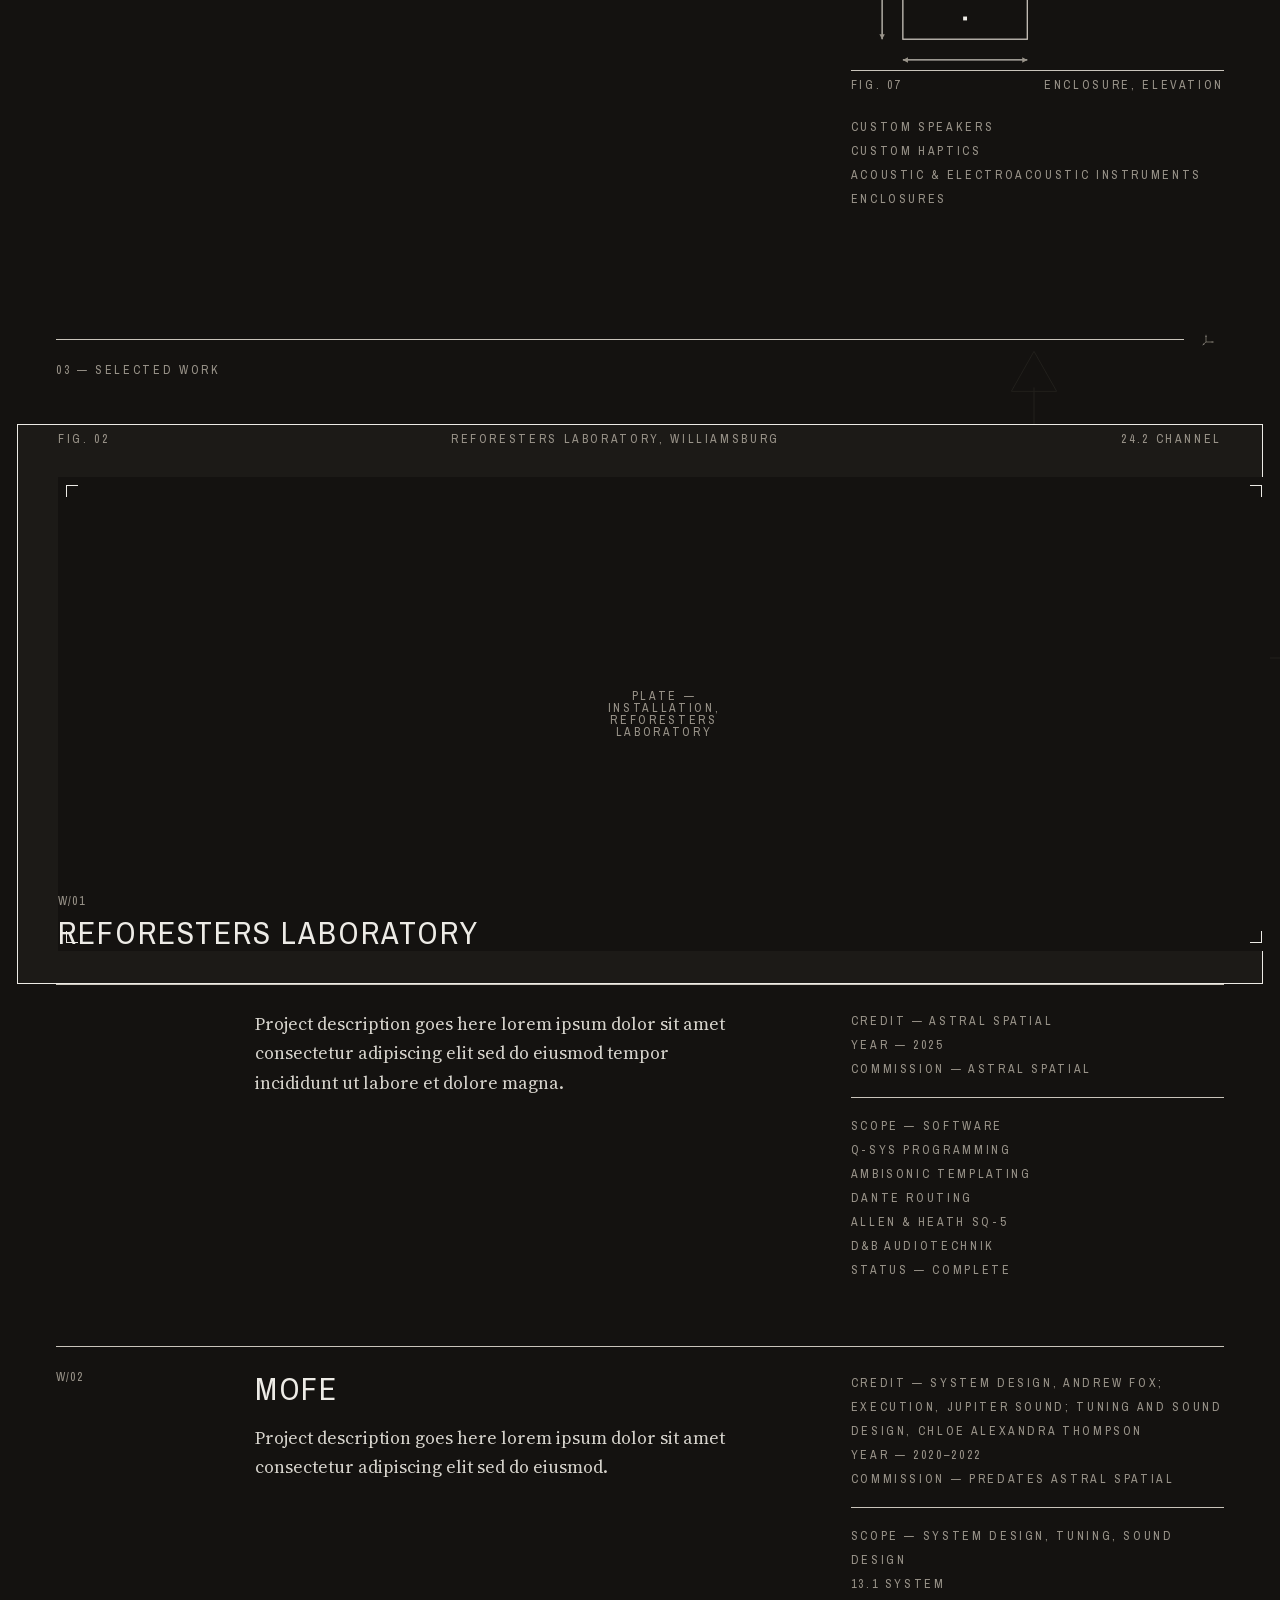
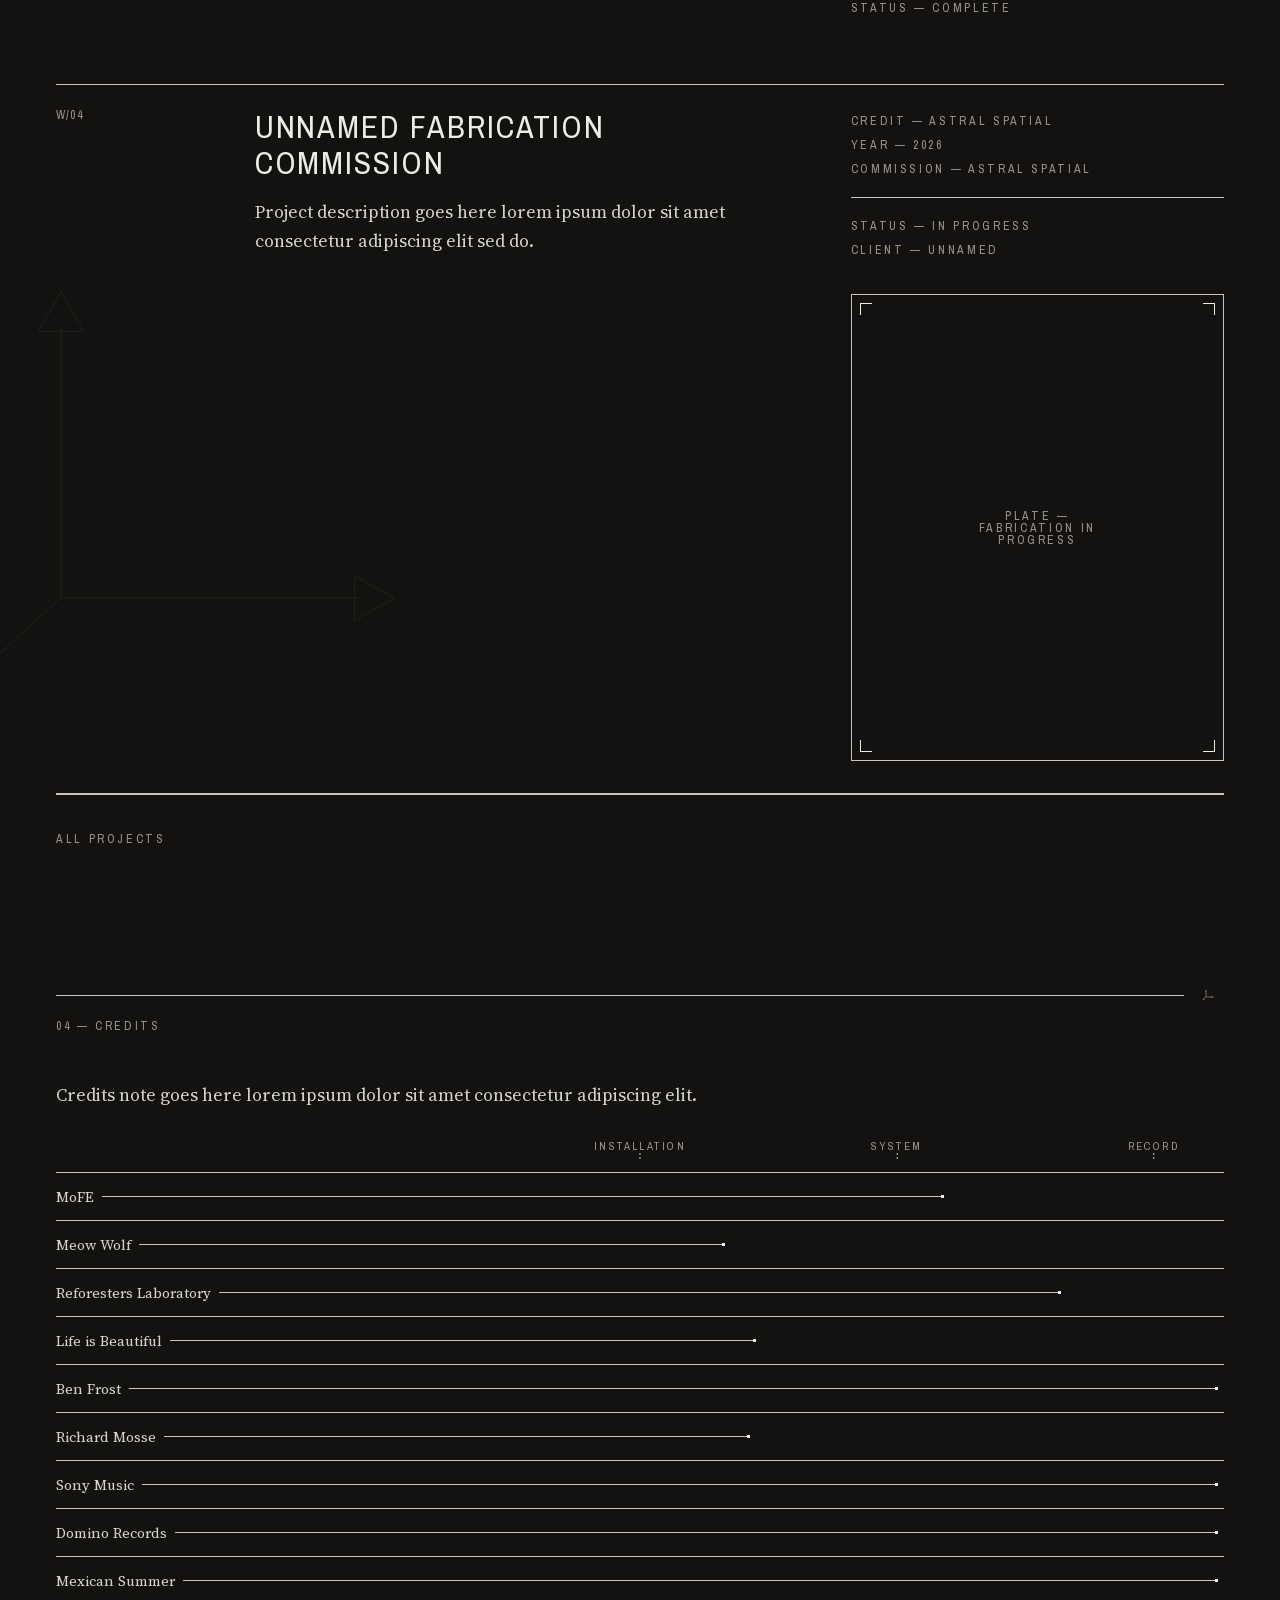
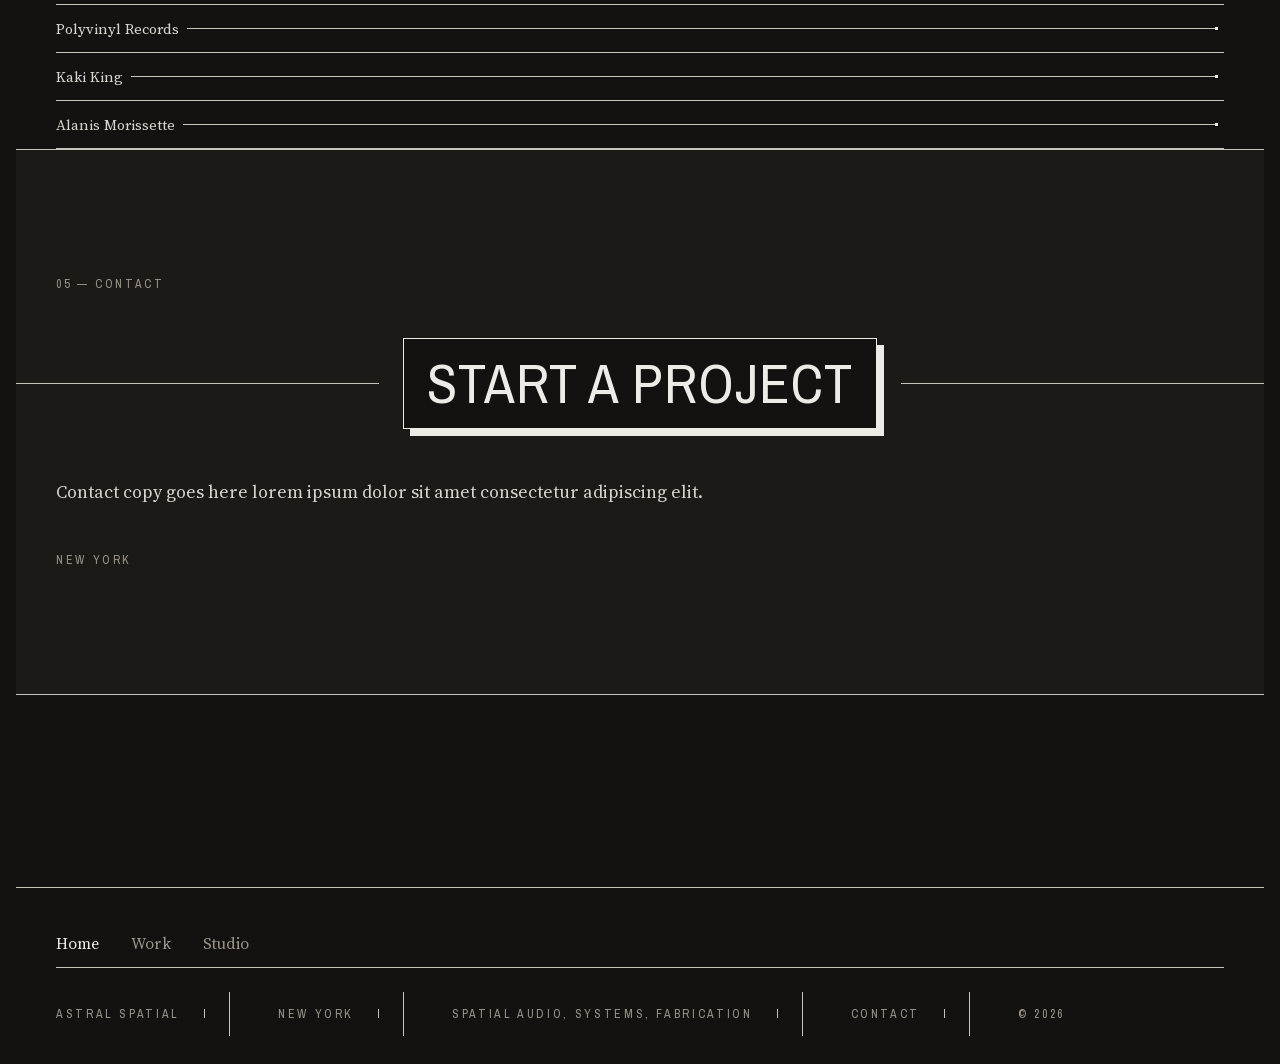
==== commit 167de18c: "Reorder the bios: Thompson, Amacio, Fox Set by Andrew, replacing the alphabetical-by-surname orderin" ====
--- a/index.html
+++ b/index.html
@@ -324,6 +324,22 @@
     <ul class="people">
       <li class="person">
         <div class="person-inner">
+          <img class="person-photo" src="/img/chloe.jpg" width="480" height="600" alt="Chloe Alexandra Thompson" loading="lazy" decoding="async">
+          <div>
+            <h3 class="title-s person-name">Chloe Alexandra Thompson</h3>
+            <p class="body-s person-credit">32–148 speaker arrays, Max Certified Trainer, AES on wave field synthesis.</p>
+          </div>
+        </div>
+            <details class="bio">
+              <summary class="bio-toggle label">Full biography</summary>
+              <div class="bio-body">
+                <p class="body-s bio-text">Chloe Alexandra Thompson is a highly skilled engineer, spatial audio specialist, creative technologist, former Meow Wolf Audio Designer and former Director of IT. She has worked extensively on design, engineering, implementation, and content for High Density Loud Speaker arrays ranging from 32–148 speakers, and has led extensive Research and Development projects, including work with sound holograms using Wave Field Synthesis. She has extensive experience with interactive programming across several systems, and systems programming including QSYS, MaxMSP, and other code based systems. In 2020 she was reached out to by Cycling'74 to join the first cohort of Max Certified Trainers in launching the program where she has specialized in instruction around designing interactive sound environments and spatial audio. In 2021 she presented as a subject matter expert with the Audio Engineering Society on Wave Field Synthesis. She has also worked with smaller scale systems ranging from 4–32 speaker systems, and implemented designs and systems with retail clients, artists, theater and performance spaces across the country and internationally.</p>
+                <p class="label bio-tags">Wave Field Synthesis, Systems Architecture, Engineering, Design, Product Integration &amp; Creative Technology</p>
+              </div>
+            </details>
+      </li>
+      <li class="person">
+        <div class="person-inner">
           <img class="person-photo" src="/img/ma.jpg" width="480" height="600" alt="Michael Amacio" loading="lazy" decoding="async">
           <div>
             <h3 class="title-s person-name">Michael Amacio</h3>
@@ -351,22 +367,6 @@
               <div class="bio-body">
                 <p class="body-s bio-text">Andrew Fox is an accomplished spatial audio creator, mix engineer, and systems designer. From 2020–2022 he was the music and audio director at The Museum of Future Experiences (MoFE), a VR and ambisonics theater space in the heart of Williamsburg, Brooklyn. At MoFE, he led the curation and production of original works from internationally renowned artists and composers, translating their musical compositions into the spatial paradigm, creating original sound design for MoFE's programming, as well as adapting existing works in Dolby Atmos and other surround formats to the 13.1 speaker system at MoFE. At his studio Astral Sound, Fox has mixed commercial records in Dolby Atmos for Sony/Universal, Netflix, Domino Records, Polyvinyl and Mexican Summer. Additionally, he has advised and provided technical audio support for large-scale art installations at BRIC Brooklyn, Green-Wood Cemetery and for the Public Art Fund.</p>
                 <p class="label bio-tags">Dolby Atmos, Sales, Project Management, Engineering, Design, Installation</p>
-              </div>
-            </details>
-      </li>
-      <li class="person">
-        <div class="person-inner">
-          <img class="person-photo" src="/img/chloe.jpg" width="480" height="600" alt="Chloe Alexandra Thompson" loading="lazy" decoding="async">
-          <div>
-            <h3 class="title-s person-name">Chloe Alexandra Thompson</h3>
-            <p class="body-s person-credit">32–148 speaker arrays, Max Certified Trainer, AES on wave field synthesis.</p>
-          </div>
-        </div>
-            <details class="bio">
-              <summary class="bio-toggle label">Full biography</summary>
-              <div class="bio-body">
-                <p class="body-s bio-text">Chloe Alexandra Thompson is a highly skilled engineer, spatial audio specialist, creative technologist, former Meow Wolf Audio Designer and former Director of IT. She has worked extensively on design, engineering, implementation, and content for High Density Loud Speaker arrays ranging from 32–148 speakers, and has led extensive Research and Development projects, including work with sound holograms using Wave Field Synthesis. She has extensive experience with interactive programming across several systems, and systems programming including QSYS, MaxMSP, and other code based systems. In 2020 she was reached out to by Cycling'74 to join the first cohort of Max Certified Trainers in launching the program where she has specialized in instruction around designing interactive sound environments and spatial audio. In 2021 she presented as a subject matter expert with the Audio Engineering Society on Wave Field Synthesis. She has also worked with smaller scale systems ranging from 4–32 speaker systems, and implemented designs and systems with retail clients, artists, theater and performance spaces across the country and internationally.</p>
-                <p class="label bio-tags">Wave Field Synthesis, Systems Architecture, Engineering, Design, Product Integration &amp; Creative Technology</p>
               </div>
             </details>
       </li>
--- a/style.css
+++ b/style.css
@@ -518,10 +518,10 @@
 
 .hero {
   padding-top: var(--s-5);
-  padding-bottom: 0;
-}
-@media (min-width: 1024px) {
-  .hero { padding-top: var(--s-7); }
+  padding-bottom: var(--s-6);
+}
+@media (min-width: 1024px) {
+  .hero { padding-top: var(--s-7); padding-bottom: var(--s-7); }
 }
 @media (min-width: 1024px) {
   .hero { padding-top: var(--s-7); padding-bottom: var(--s-7); }
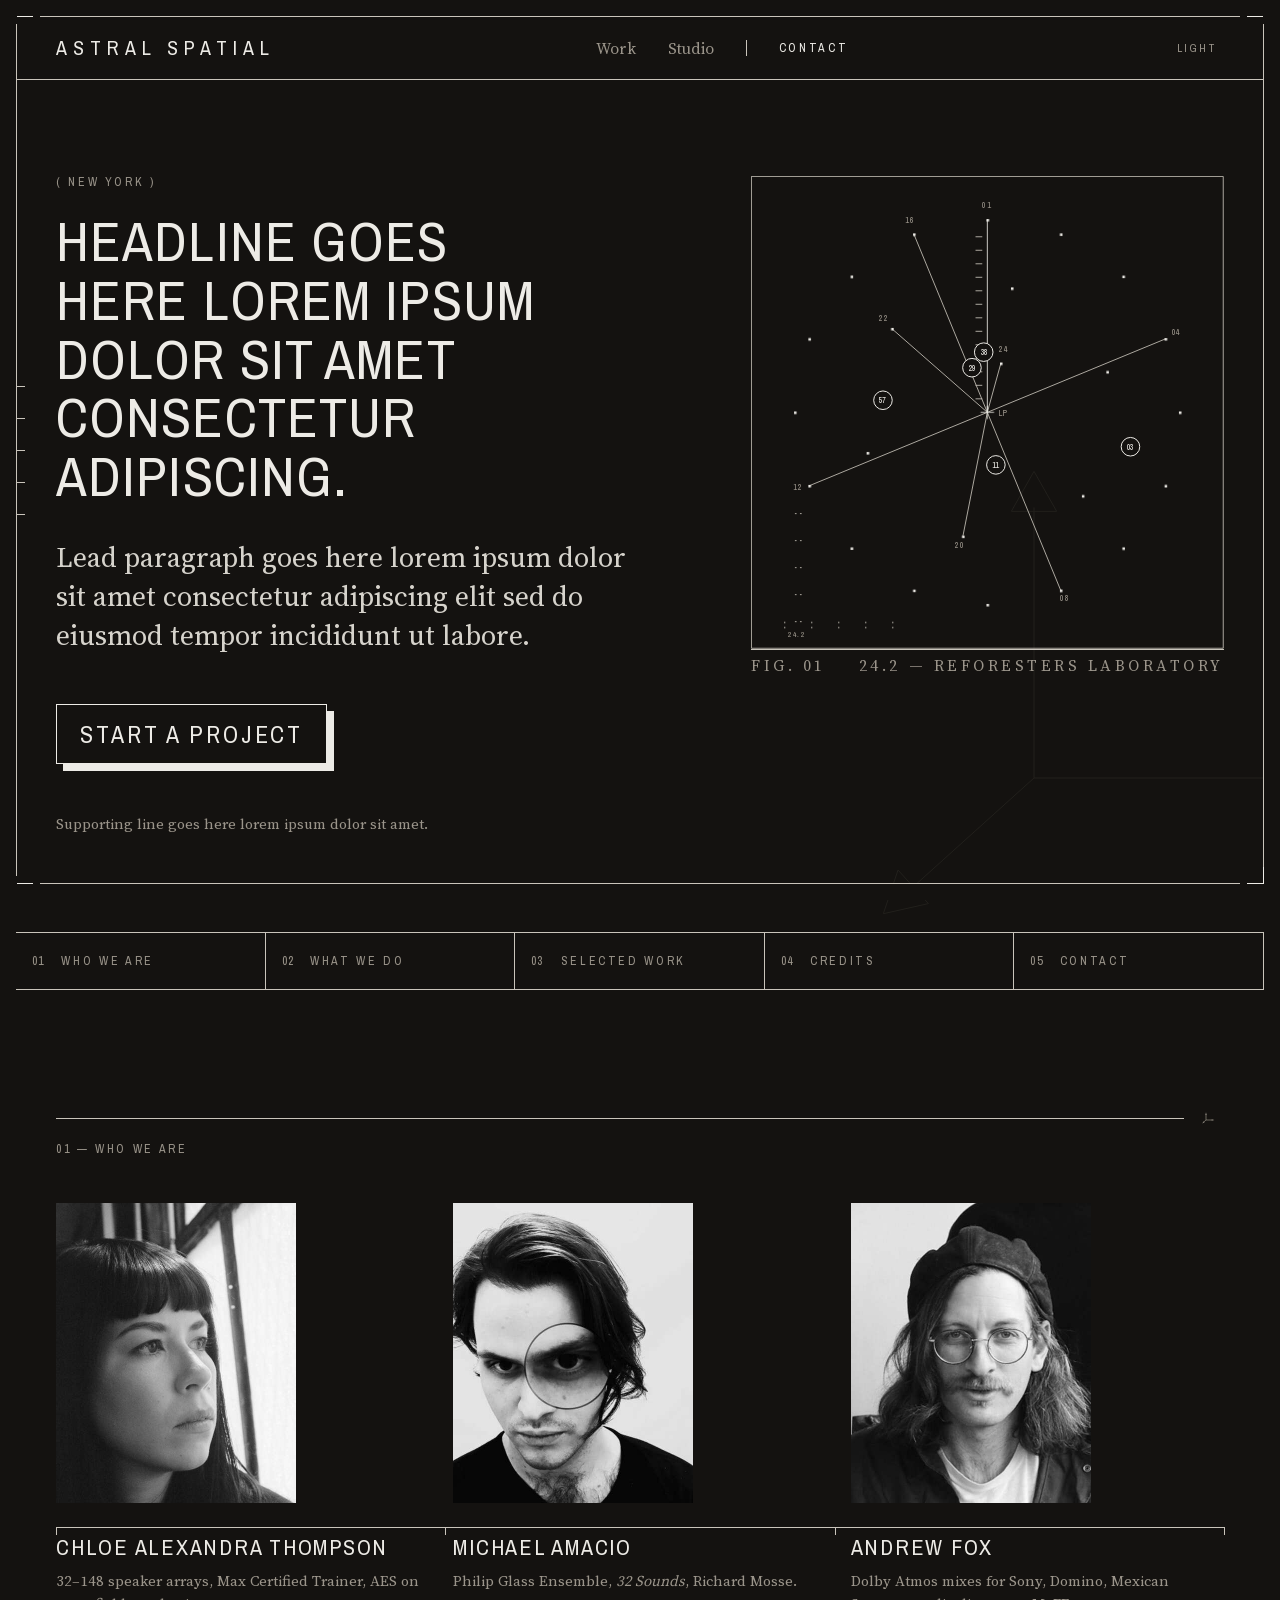
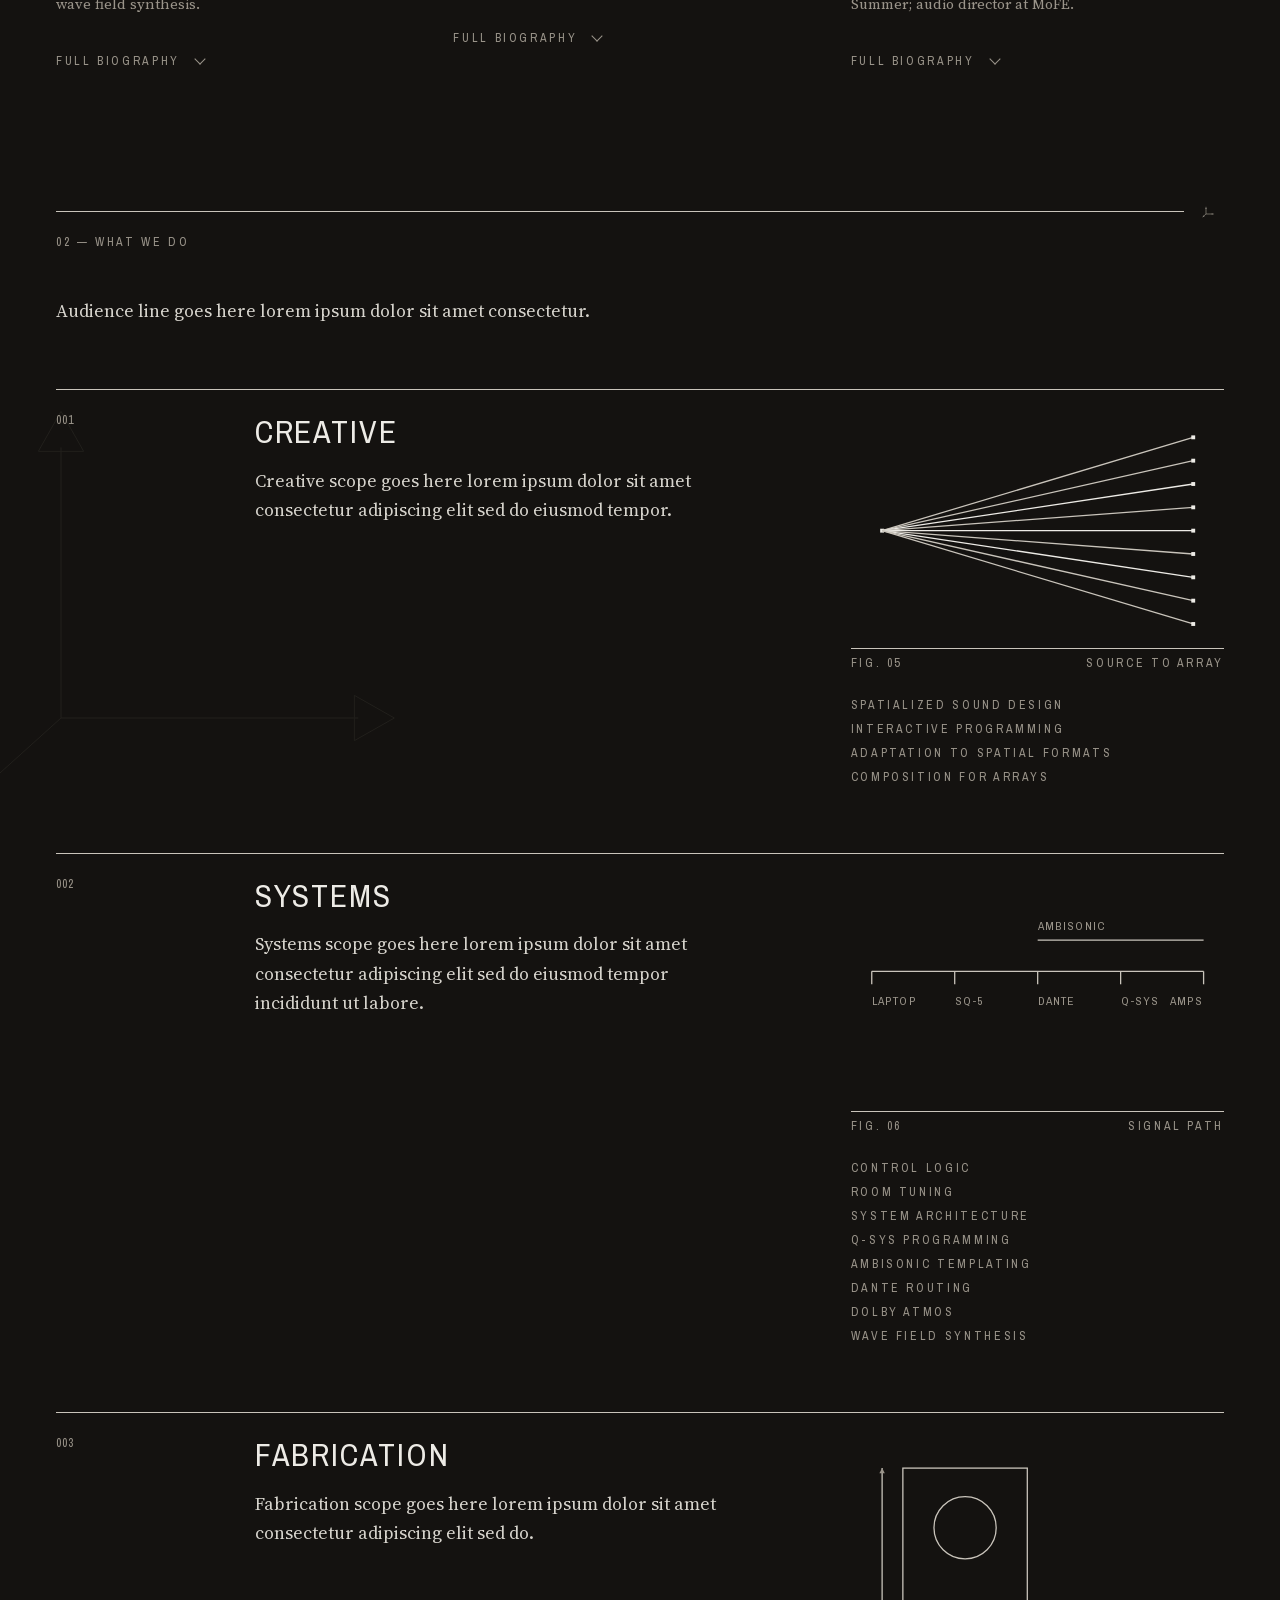
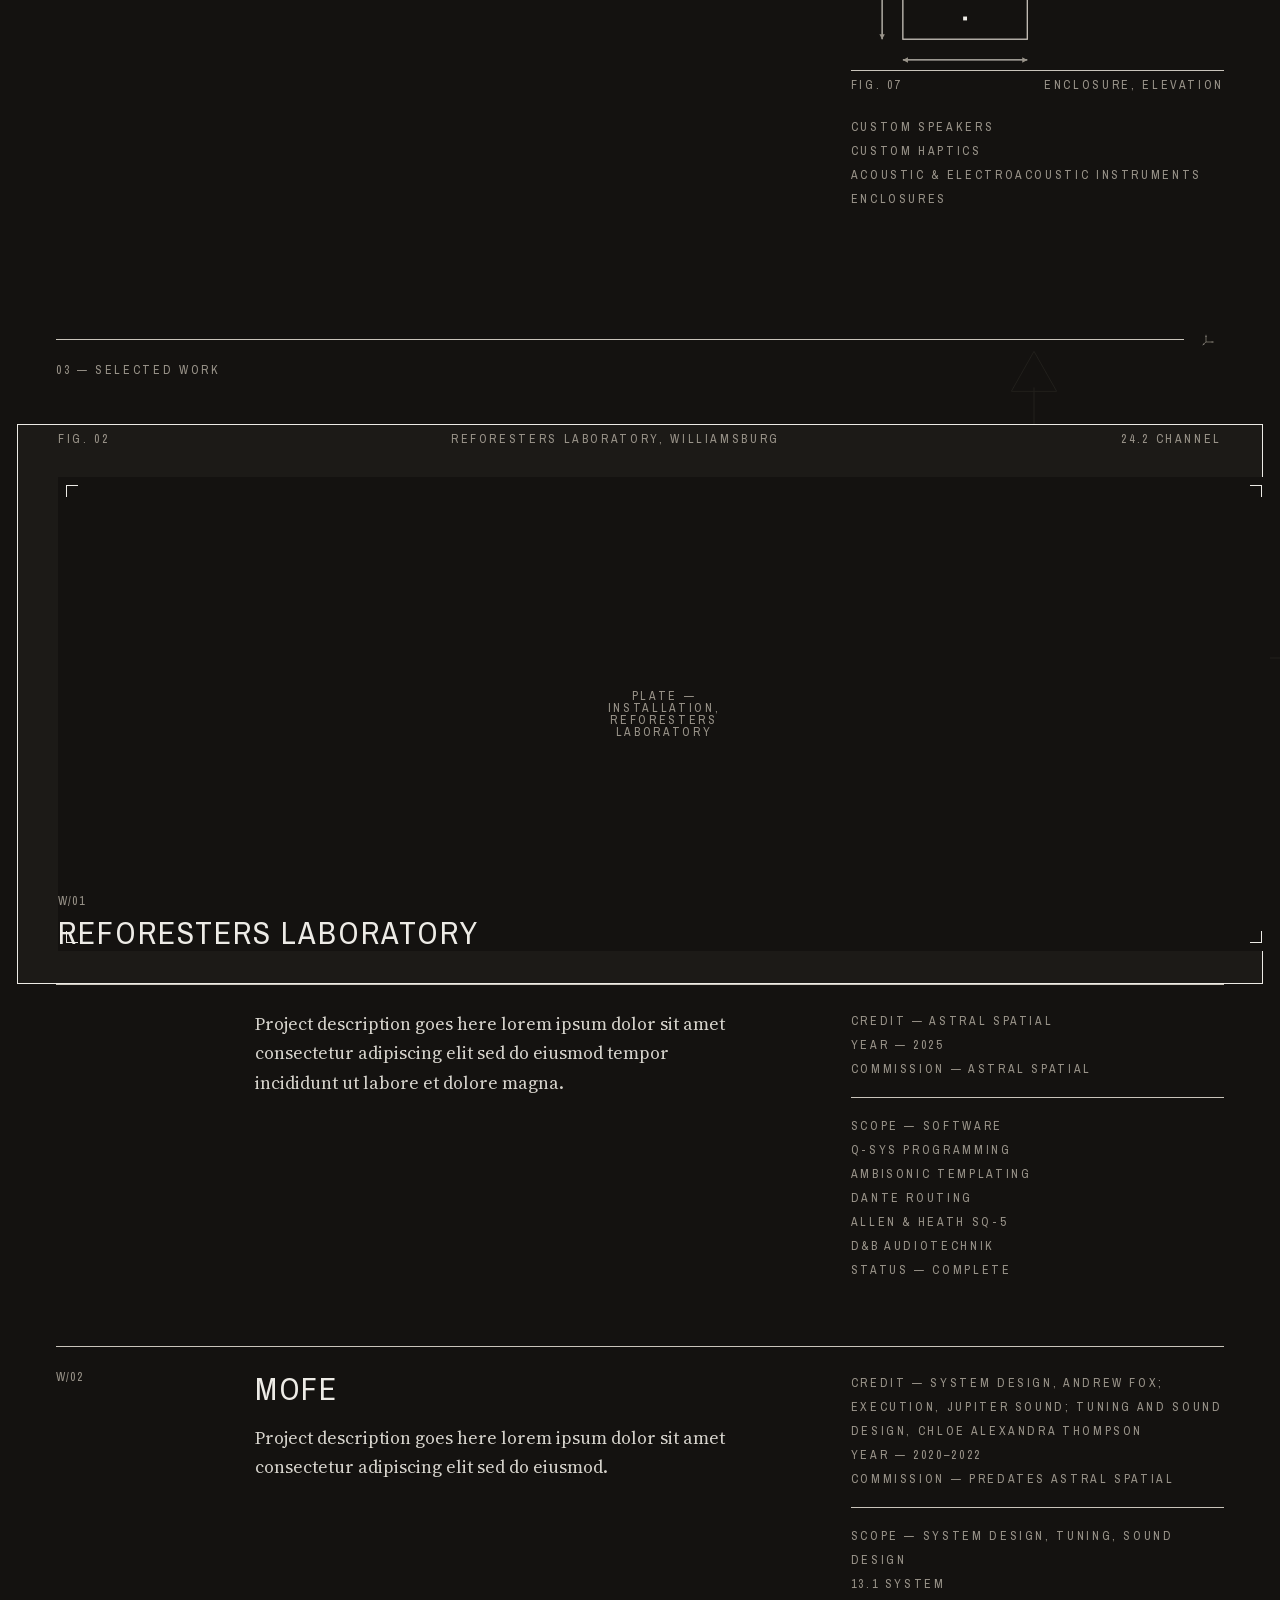
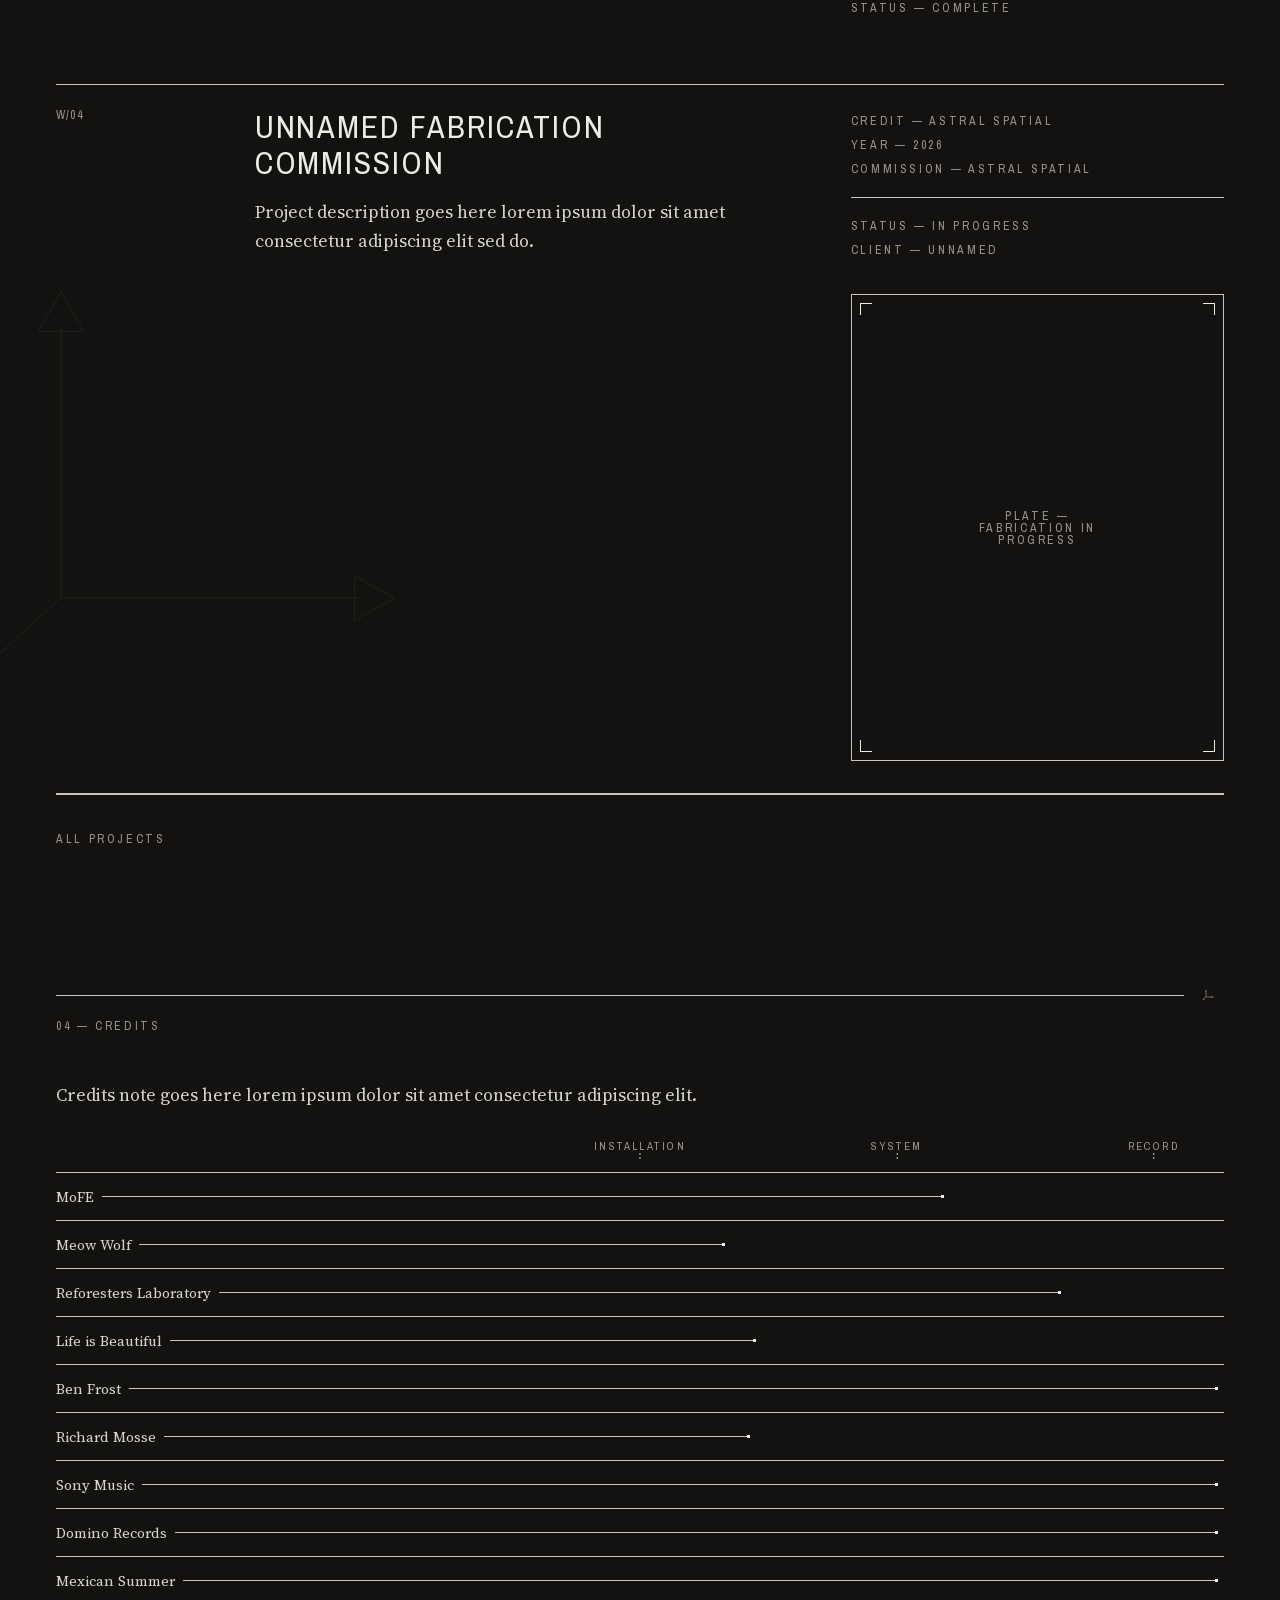
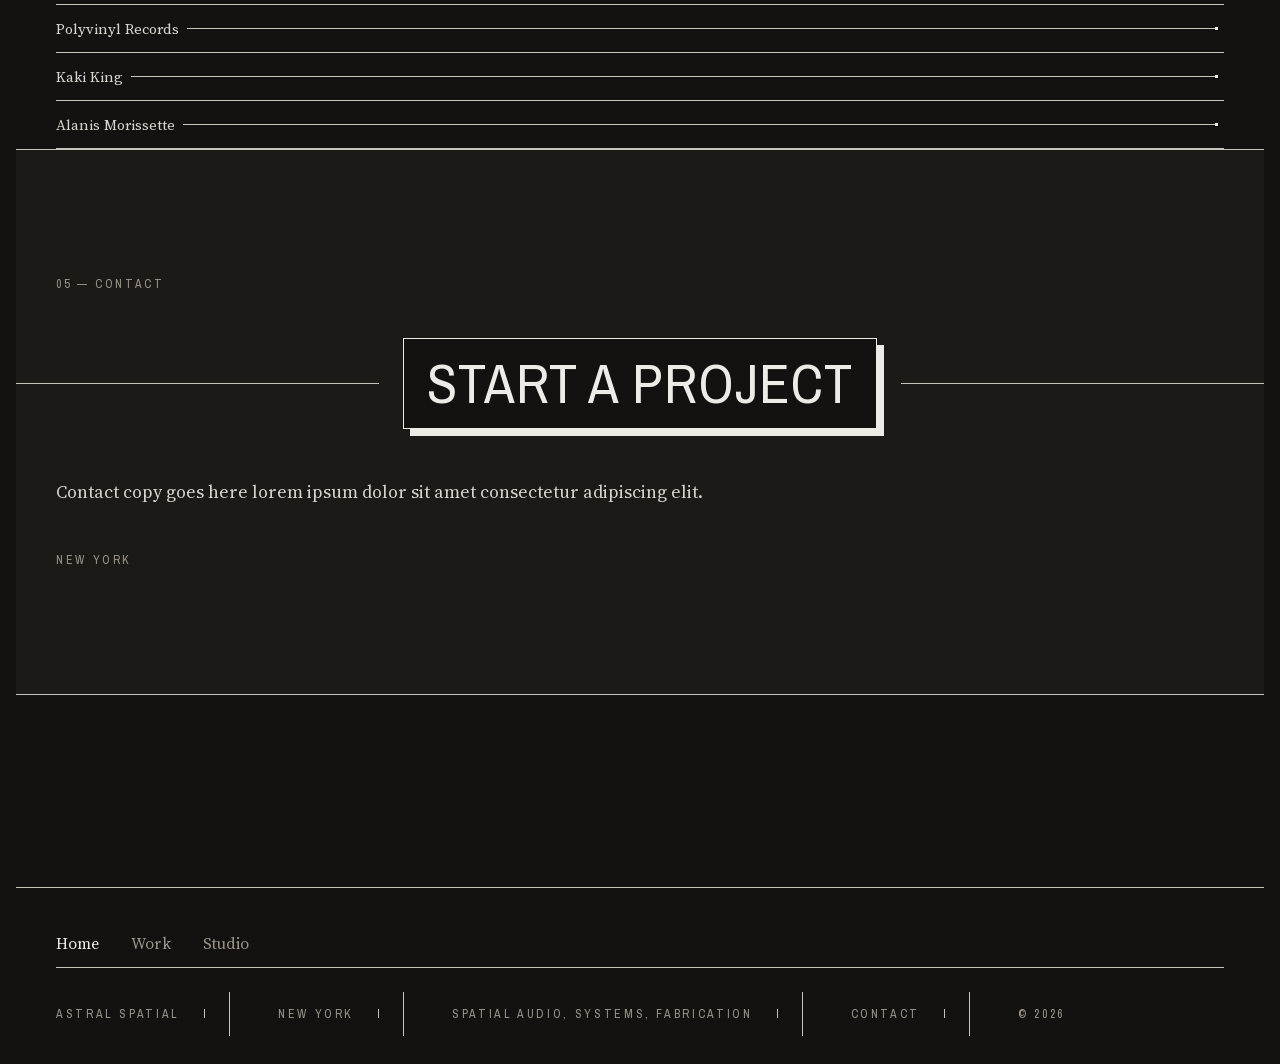
==== commit b7677a4c: "Cache-bust the stylesheet; take the shared checks script index.html linked /style.css with no query " ====
--- a/index.html
+++ b/index.html
@@ -25,7 +25,7 @@
 <link rel="apple-touch-icon" href="/apple-touch-icon.png">
 <link rel="preload" as="font" type="font/woff2" href="/font/archivo-narrow-400.woff2" crossorigin>
 <link rel="preload" as="font" type="font/woff2" href="/font/source-serif-4-400.woff2" crossorigin>
-<link rel="stylesheet" href="/style.css">
+<link rel="stylesheet" href="/style.css?v=20261124">
 <script type="application/ld+json">
 {"@context":"https://schema.org","@type":"Organization","name":"Astral Spatial","url":"https://astralspatial.com/","logo":"https://astralspatial.com/favicon.svg","address":{"@type":"PostalAddress","addressLocality":"New York","addressRegion":"NY","addressCountry":"US"}}
 </script>
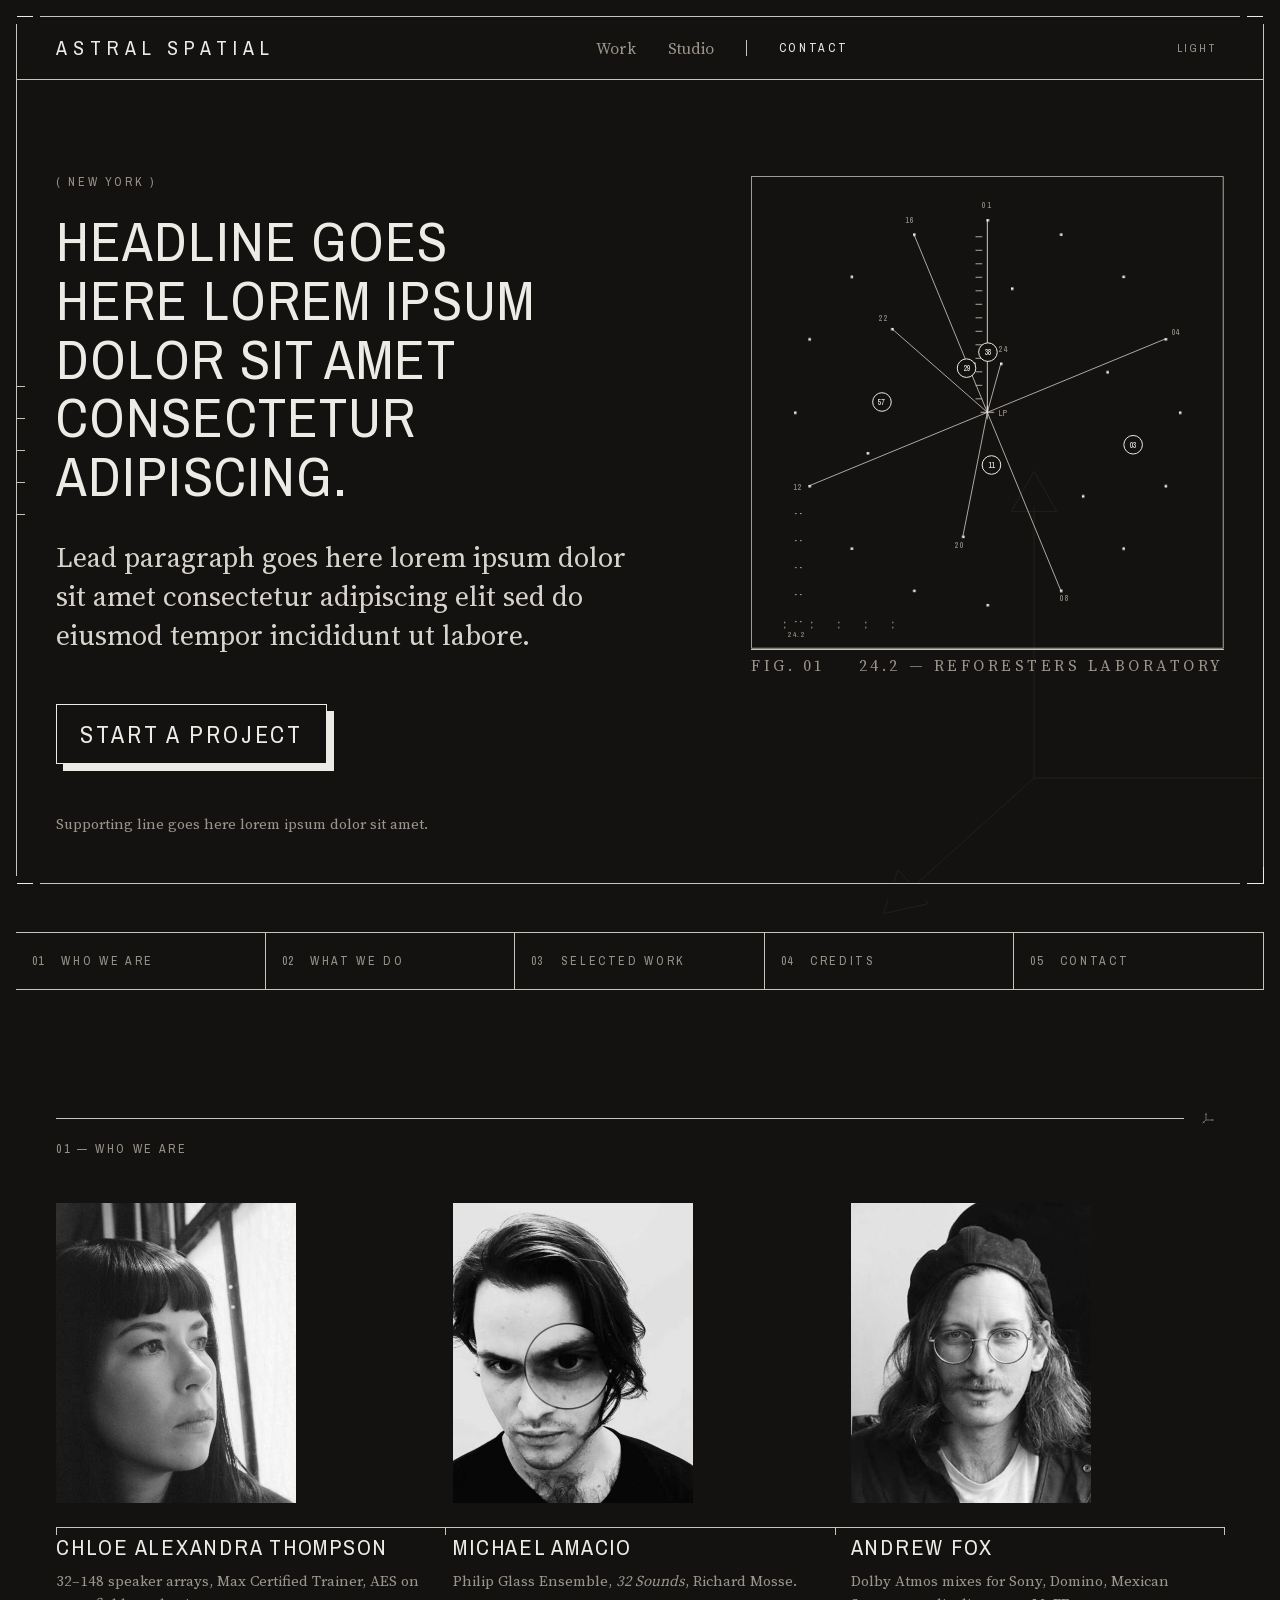
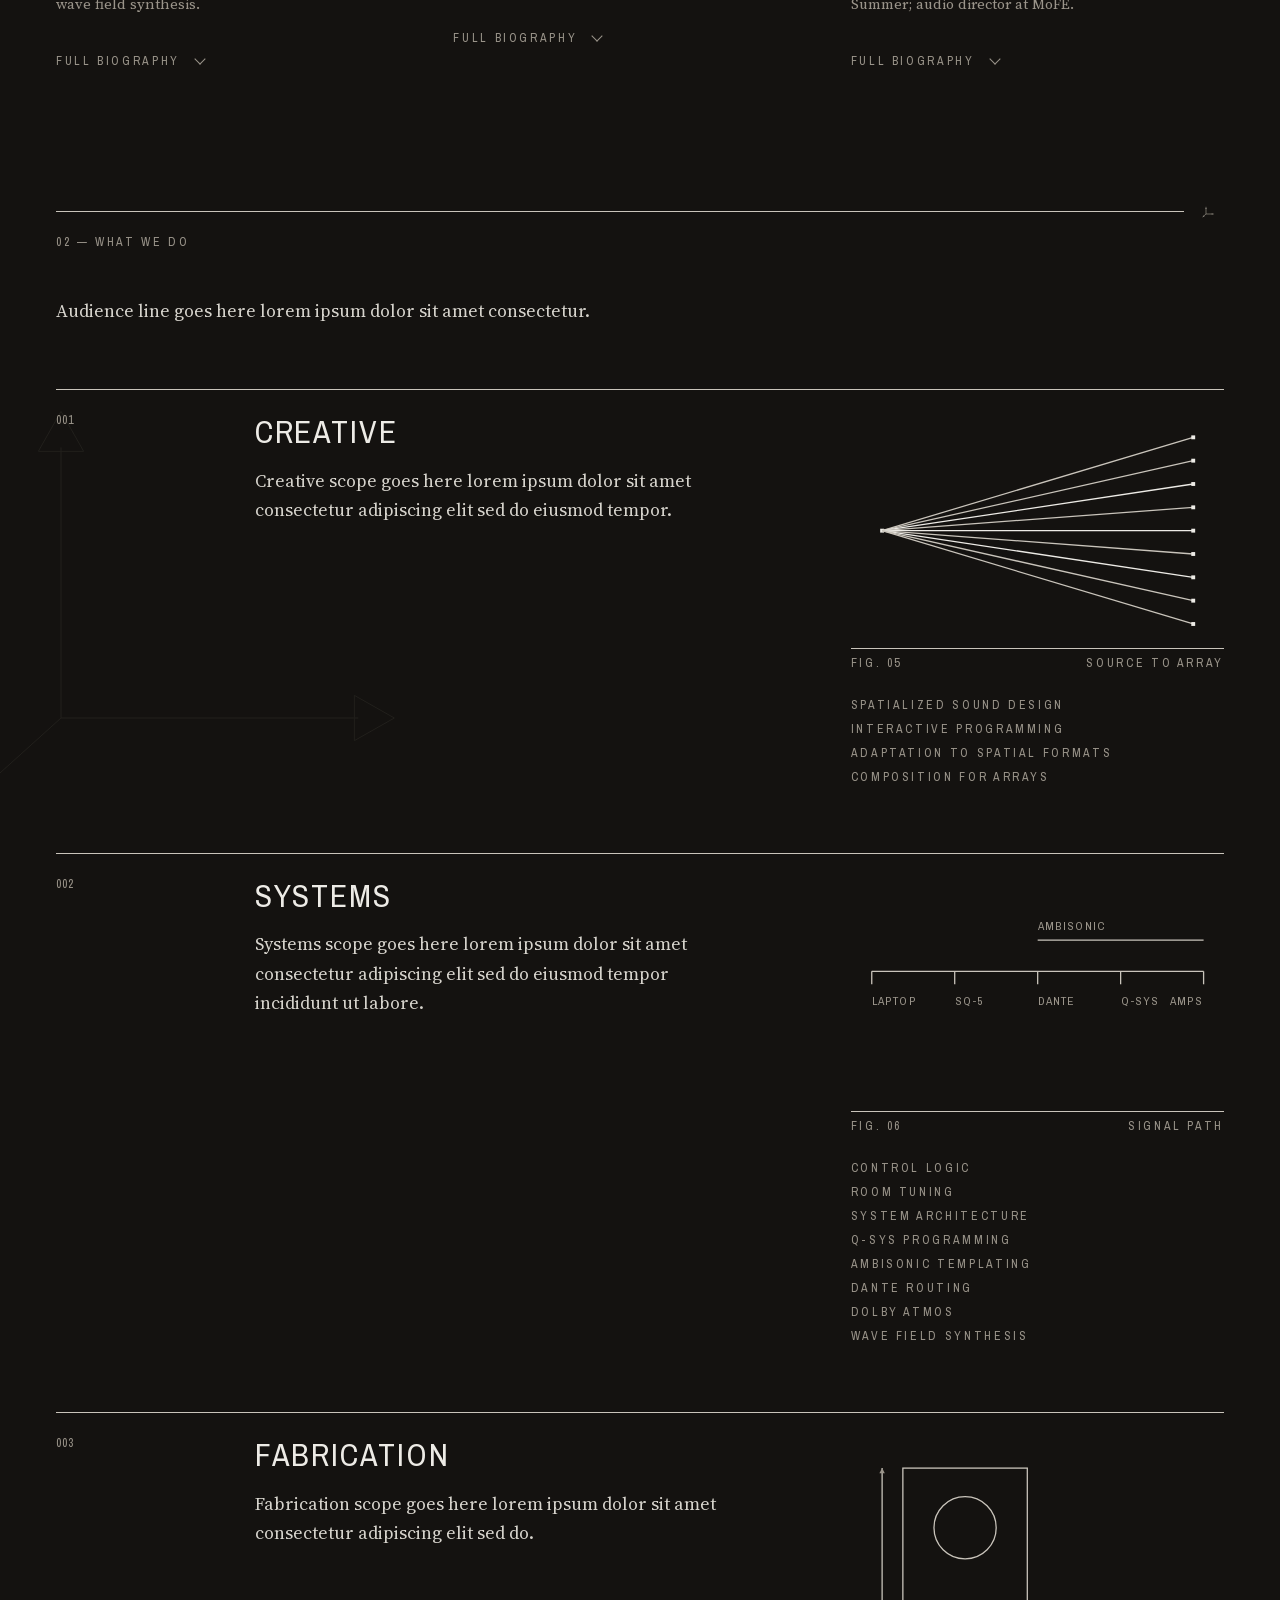
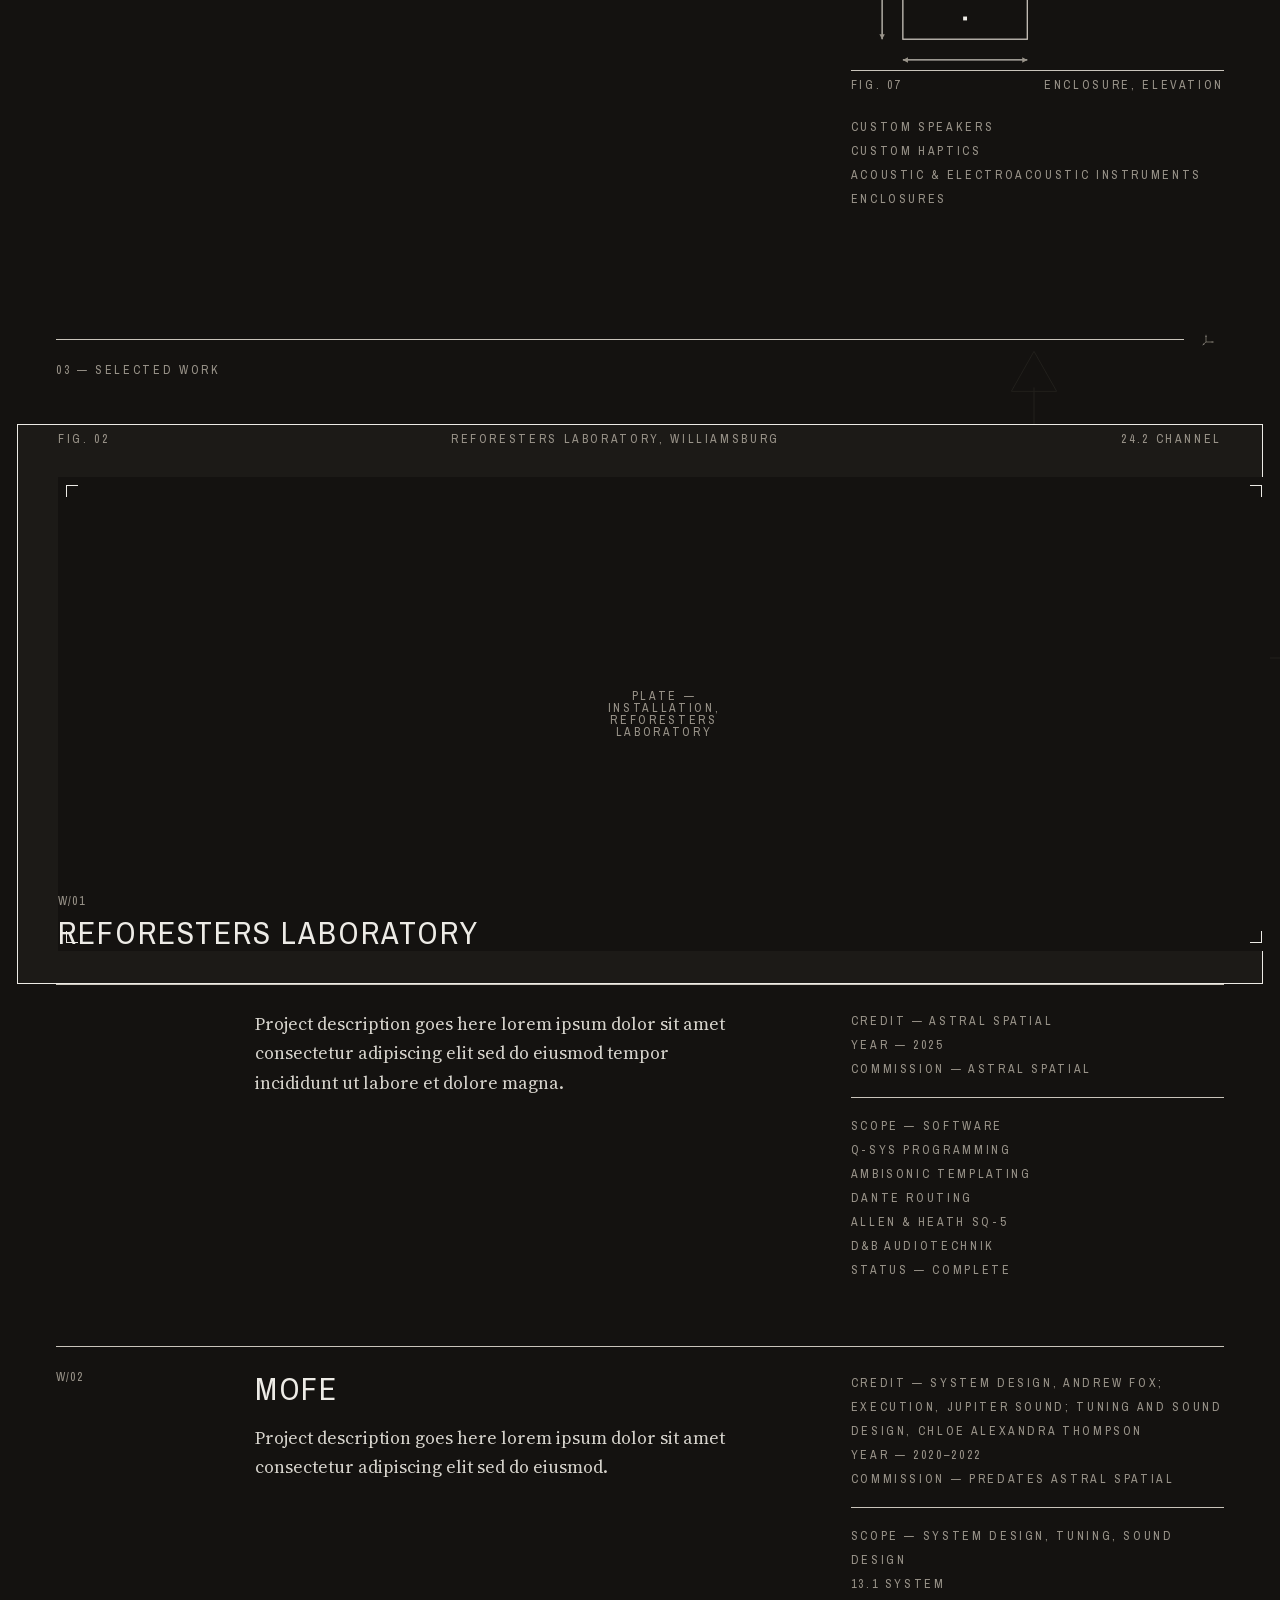
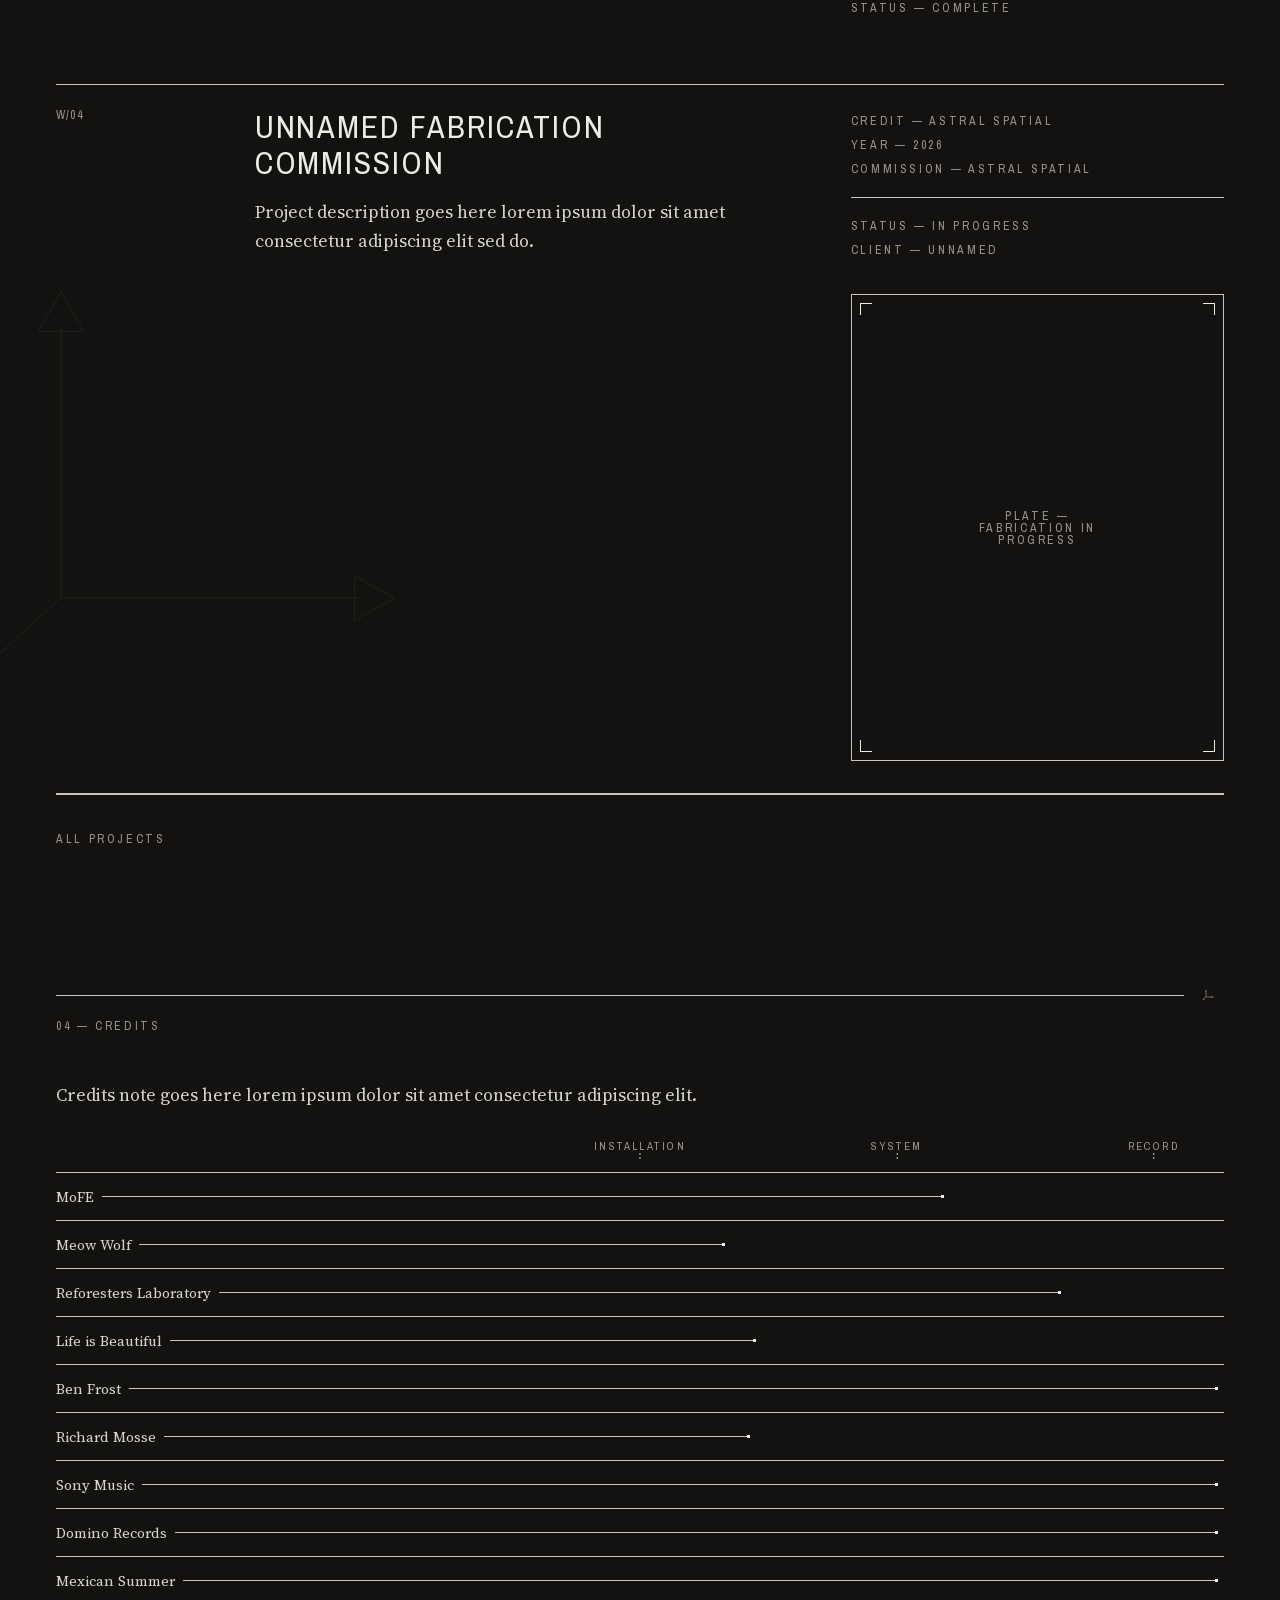
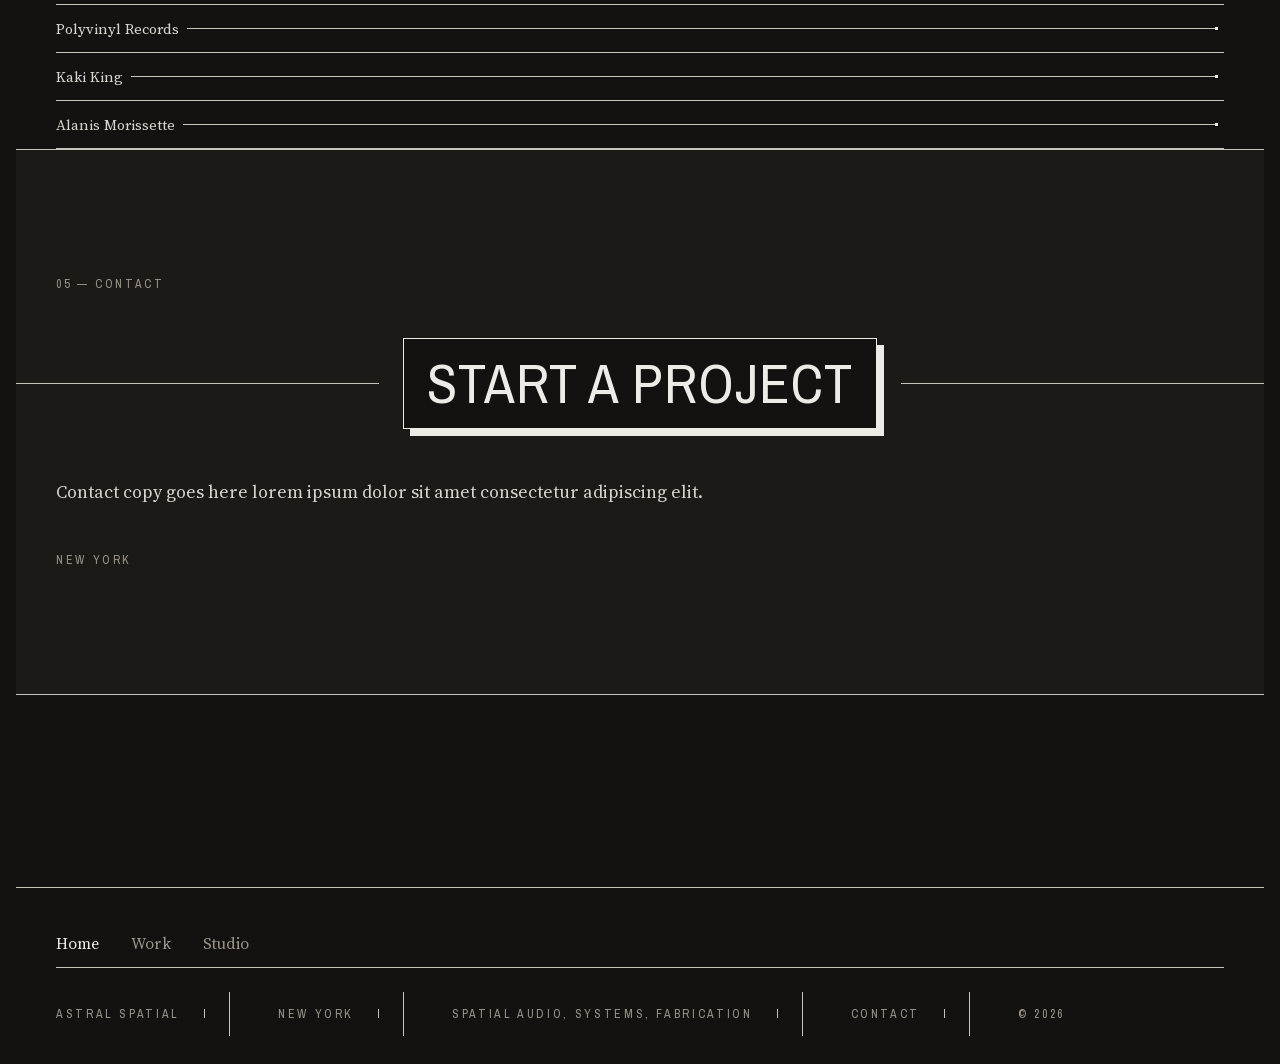
==== commit 4765a037: "Remove 18 dead pathLength attributes Left over from the first draw-animation attempt, which used pat" ====
--- a/index.html
+++ b/index.html
@@ -395,15 +395,15 @@
         <div class="g-fig">
           <svg class="g-diagram" viewBox="0 0 288 180" aria-hidden="true" focusable="false">
             <rect class="g-pt" x="22.5" y="88.5" width="3" height="3"></rect>
-            <line pathLength="1" class="g-ray" x1="24" y1="90" x2="264" y2="18"></line>
-            <line pathLength="1" class="g-ray" x1="24" y1="90" x2="264" y2="36"></line>
-            <line pathLength="1" class="g-ray g-ray-hi" x1="24" y1="90" x2="264" y2="54"></line>
-            <line pathLength="1" class="g-ray" x1="24" y1="90" x2="264" y2="72"></line>
-            <line pathLength="1" class="g-ray g-ray-hi" x1="24" y1="90" x2="264" y2="90"></line>
-            <line pathLength="1" class="g-ray" x1="24" y1="90" x2="264" y2="108"></line>
-            <line pathLength="1" class="g-ray g-ray-hi" x1="24" y1="90" x2="264" y2="126"></line>
-            <line pathLength="1" class="g-ray" x1="24" y1="90" x2="264" y2="144"></line>
-            <line pathLength="1" class="g-ray" x1="24" y1="90" x2="264" y2="162"></line>
+            <line class="g-ray" x1="24" y1="90" x2="264" y2="18"></line>
+            <line class="g-ray" x1="24" y1="90" x2="264" y2="36"></line>
+            <line class="g-ray g-ray-hi" x1="24" y1="90" x2="264" y2="54"></line>
+            <line class="g-ray" x1="24" y1="90" x2="264" y2="72"></line>
+            <line class="g-ray g-ray-hi" x1="24" y1="90" x2="264" y2="90"></line>
+            <line class="g-ray" x1="24" y1="90" x2="264" y2="108"></line>
+            <line class="g-ray g-ray-hi" x1="24" y1="90" x2="264" y2="126"></line>
+            <line class="g-ray" x1="24" y1="90" x2="264" y2="144"></line>
+            <line class="g-ray" x1="24" y1="90" x2="264" y2="162"></line>
             <rect class="g-pt" x="262.5" y="16.5" width="3" height="3"></rect>
             <rect class="g-pt" x="262.5" y="34.5" width="3" height="3"></rect>
             <rect class="g-pt" x="262.5" y="52.5" width="3" height="3"></rect>
@@ -434,18 +434,18 @@
         </div>
         <div class="g-fig">
           <svg class="g-diagram" viewBox="0 0 288 180" aria-hidden="true" focusable="false">
-            <line pathLength="1" class="g-rule" x1="16" y1="72" x2="272" y2="72"></line>
-            <line pathLength="1" class="g-tick" x1="16" y1="72" x2="16" y2="82"></line>
-            <line pathLength="1" class="g-tick" x1="80" y1="72" x2="80" y2="82"></line>
-            <line pathLength="1" class="g-tick" x1="144" y1="72" x2="144" y2="82"></line>
-            <line pathLength="1" class="g-tick" x1="208" y1="72" x2="208" y2="82"></line>
-            <line pathLength="1" class="g-tick" x1="272" y1="72" x2="272" y2="82"></line>
+            <line class="g-rule" x1="16" y1="72" x2="272" y2="72"></line>
+            <line class="g-tick" x1="16" y1="72" x2="16" y2="82"></line>
+            <line class="g-tick" x1="80" y1="72" x2="80" y2="82"></line>
+            <line class="g-tick" x1="144" y1="72" x2="144" y2="82"></line>
+            <line class="g-tick" x1="208" y1="72" x2="208" y2="82"></line>
+            <line class="g-tick" x1="272" y1="72" x2="272" y2="82"></line>
             <text class="g-sm" x="16" y="98">Laptop</text>
             <text class="g-sm" x="80" y="98">SQ-5</text>
             <text class="g-sm" x="144" y="98">Dante</text>
             <text class="g-sm" x="208" y="98">Q-SYS</text>
             <text class="g-sm" x="272" y="98" text-anchor="end">Amps</text>
-            <line pathLength="1" class="g-dash" x1="144" y1="48" x2="272" y2="48"></line>
+            <line class="g-dash" x1="144" y1="48" x2="272" y2="48"></line>
             <text class="g-sm" x="144" y="40">Ambisonic</text>
           </svg>
           <div class="g-fig-cap">
@@ -475,10 +475,10 @@
             <rect class="g-rule-box" x="40" y="24" width="96" height="132"></rect>
             <circle class="g-circle" cx="88" cy="70" r="24"></circle>
             <rect class="g-pt" x="86.5" y="138.5" width="3" height="3"></rect>
-            <line pathLength="1" class="g-dim" x1="24" y1="24" x2="24" y2="156"></line>
+            <line class="g-dim" x1="24" y1="24" x2="24" y2="156"></line>
             <polygon class="g-tri" points="24,24 21.9,27.9 26.1,27.9"></polygon>
             <polygon class="g-tri" points="24,156 21.9,152.1 26.1,152.1"></polygon>
-            <line pathLength="1" class="g-dim" x1="40" y1="172" x2="136" y2="172"></line>
+            <line class="g-dim" x1="40" y1="172" x2="136" y2="172"></line>
             <polygon class="g-tri" points="40,172 43.9,169.9 43.9,174.1"></polygon>
             <polygon class="g-tri" points="136,172 132.1,169.9 132.1,174.1"></polygon>
           </svg>
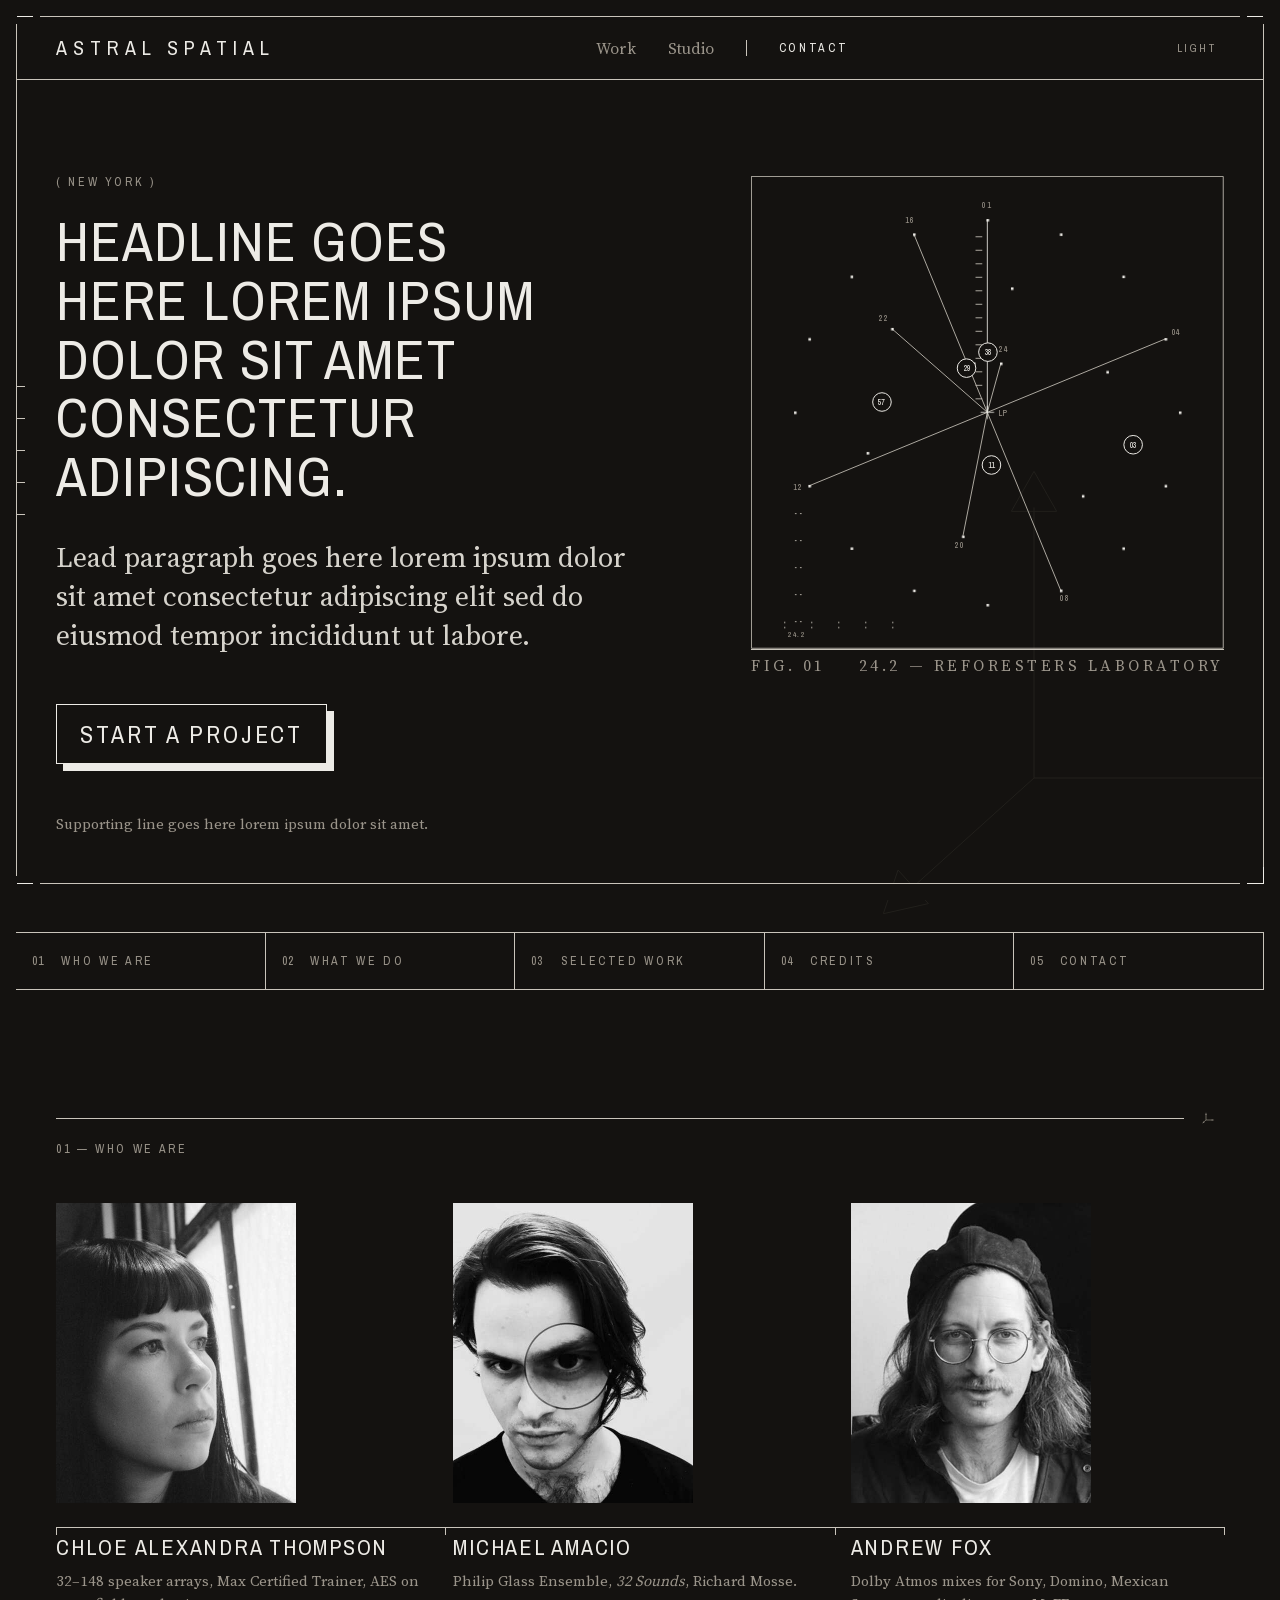
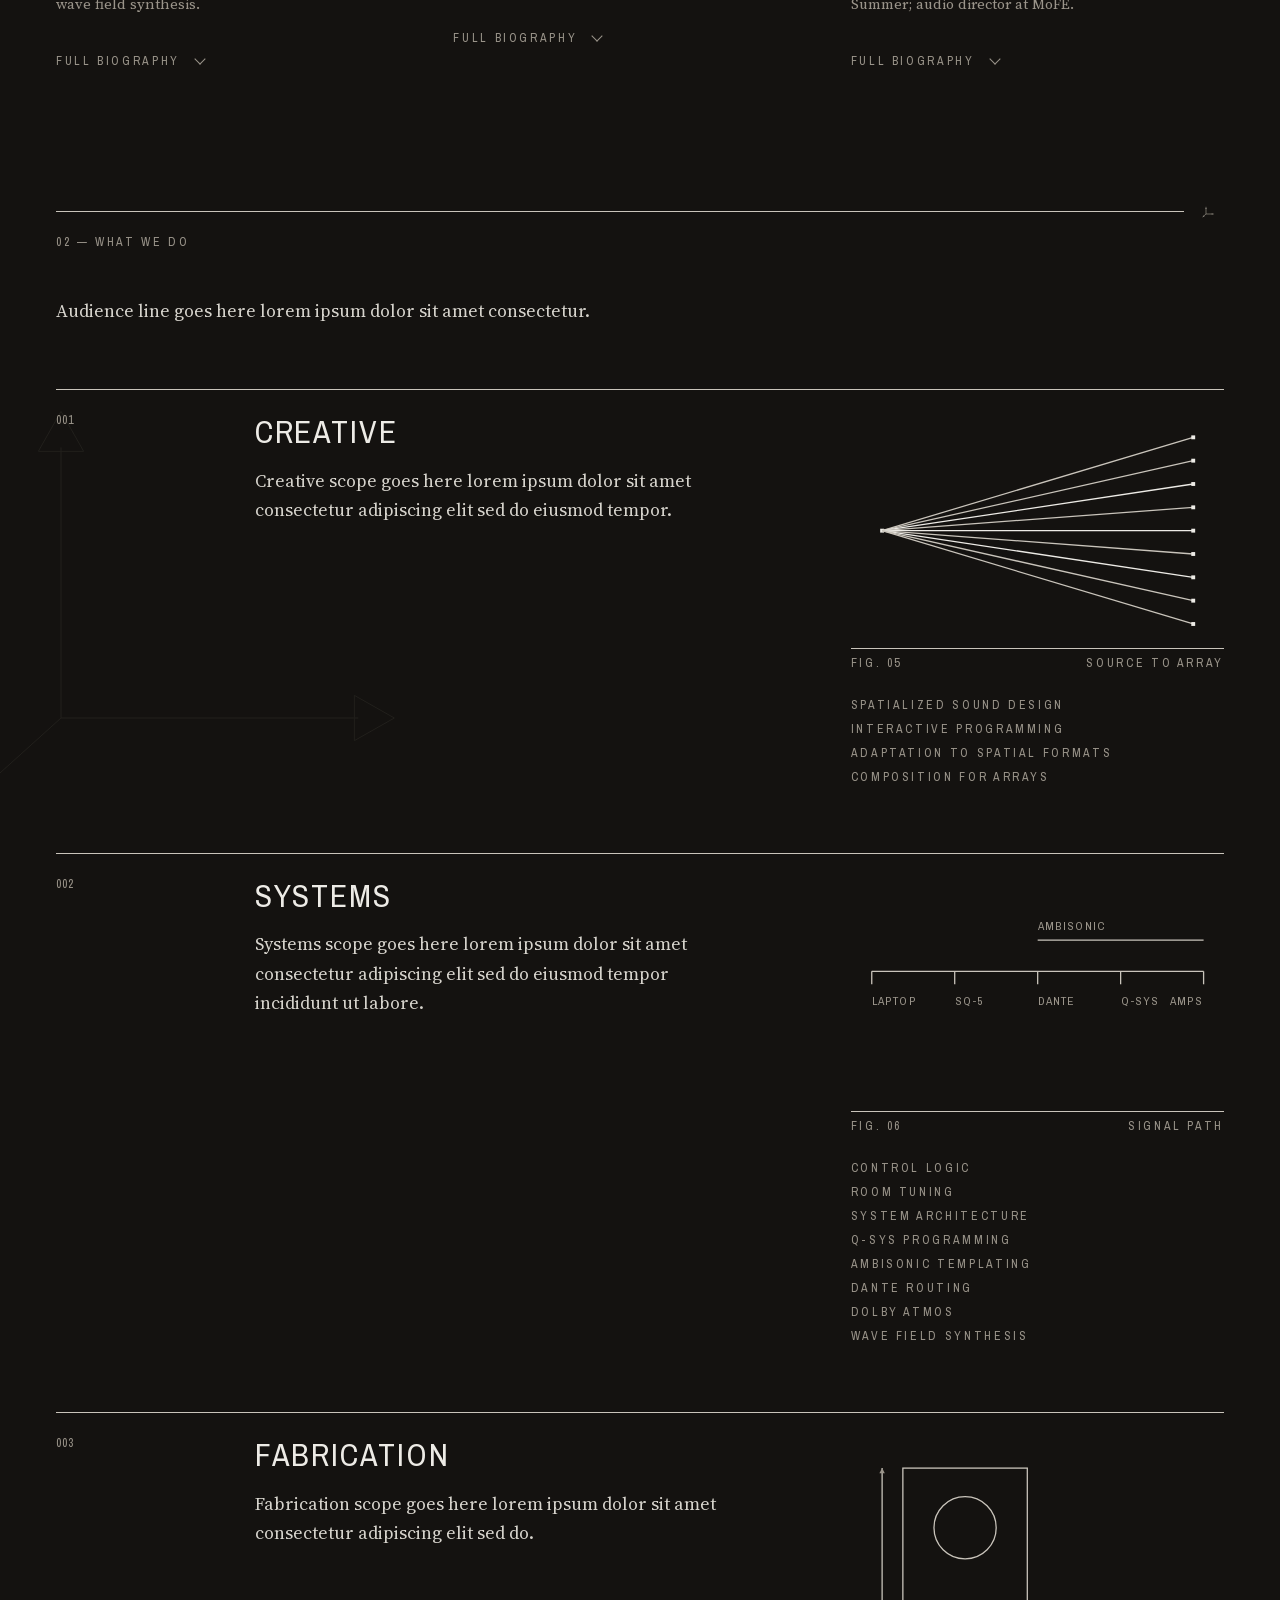
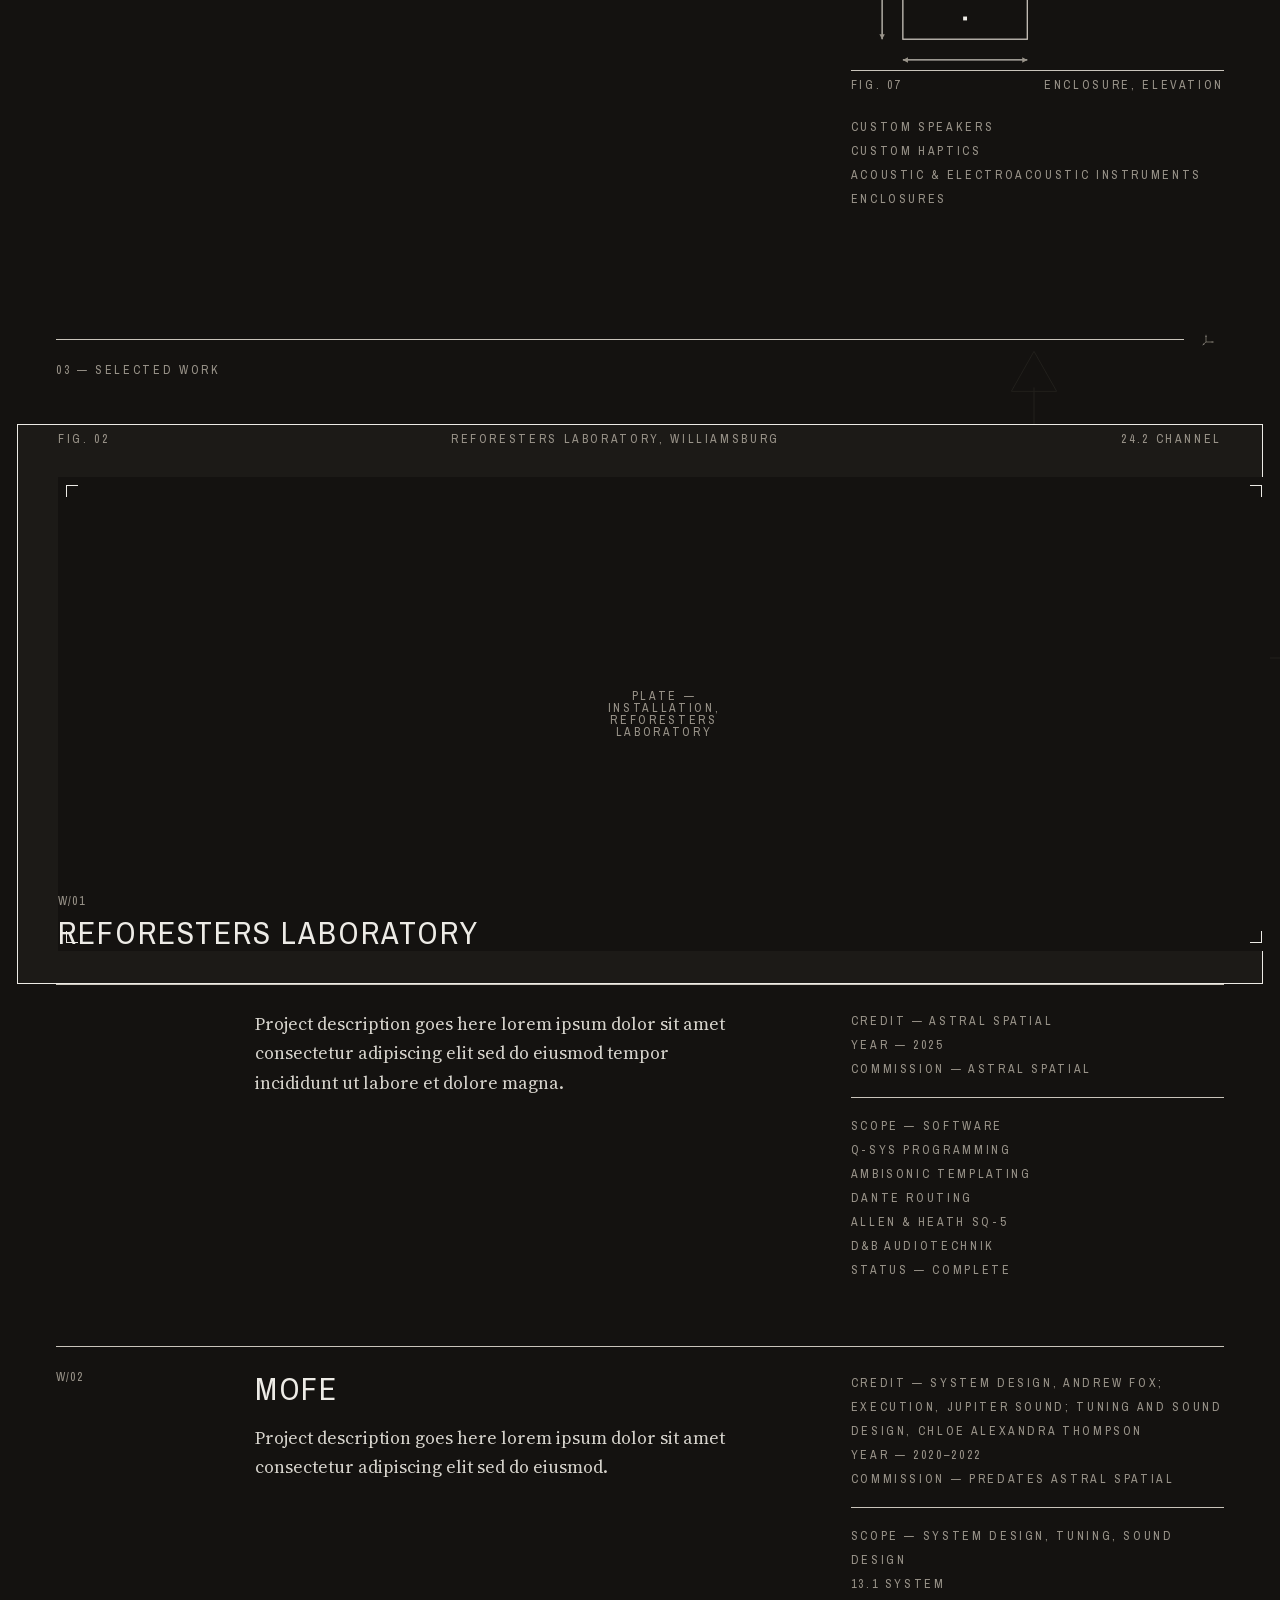
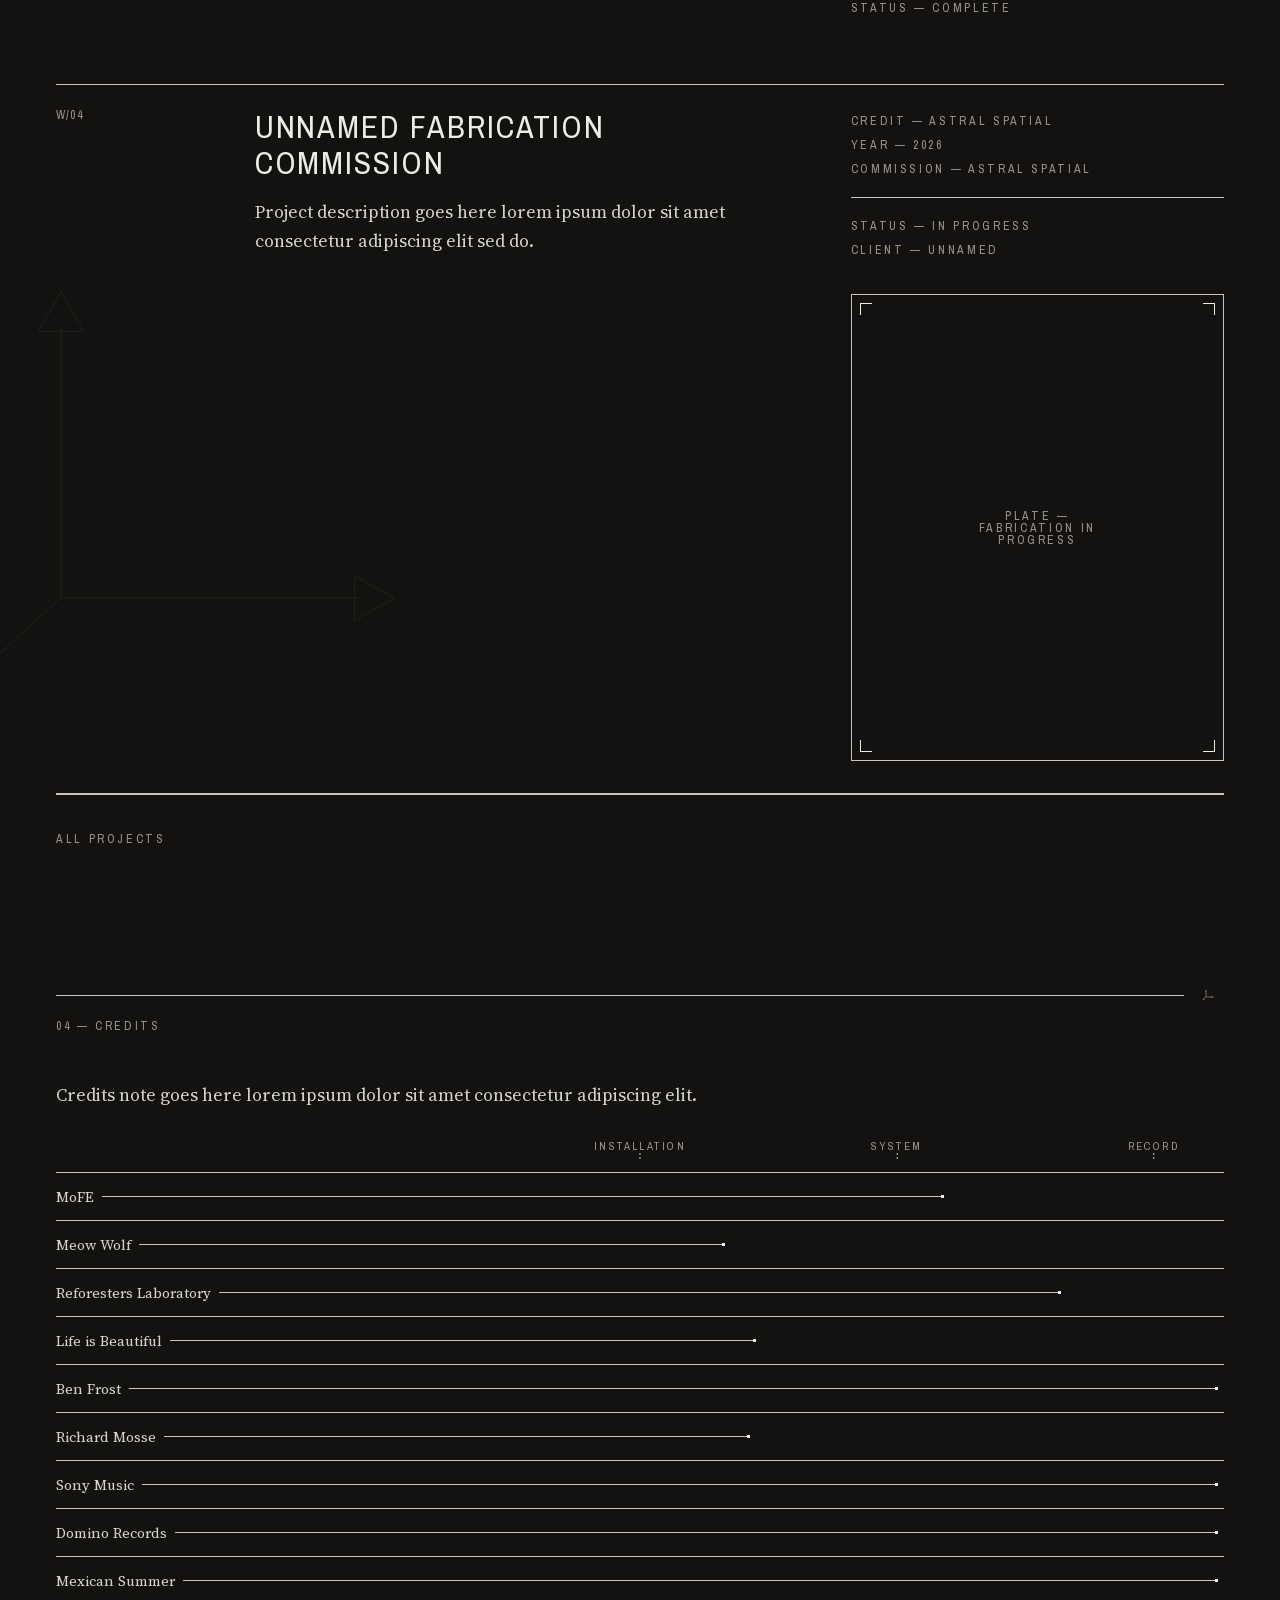
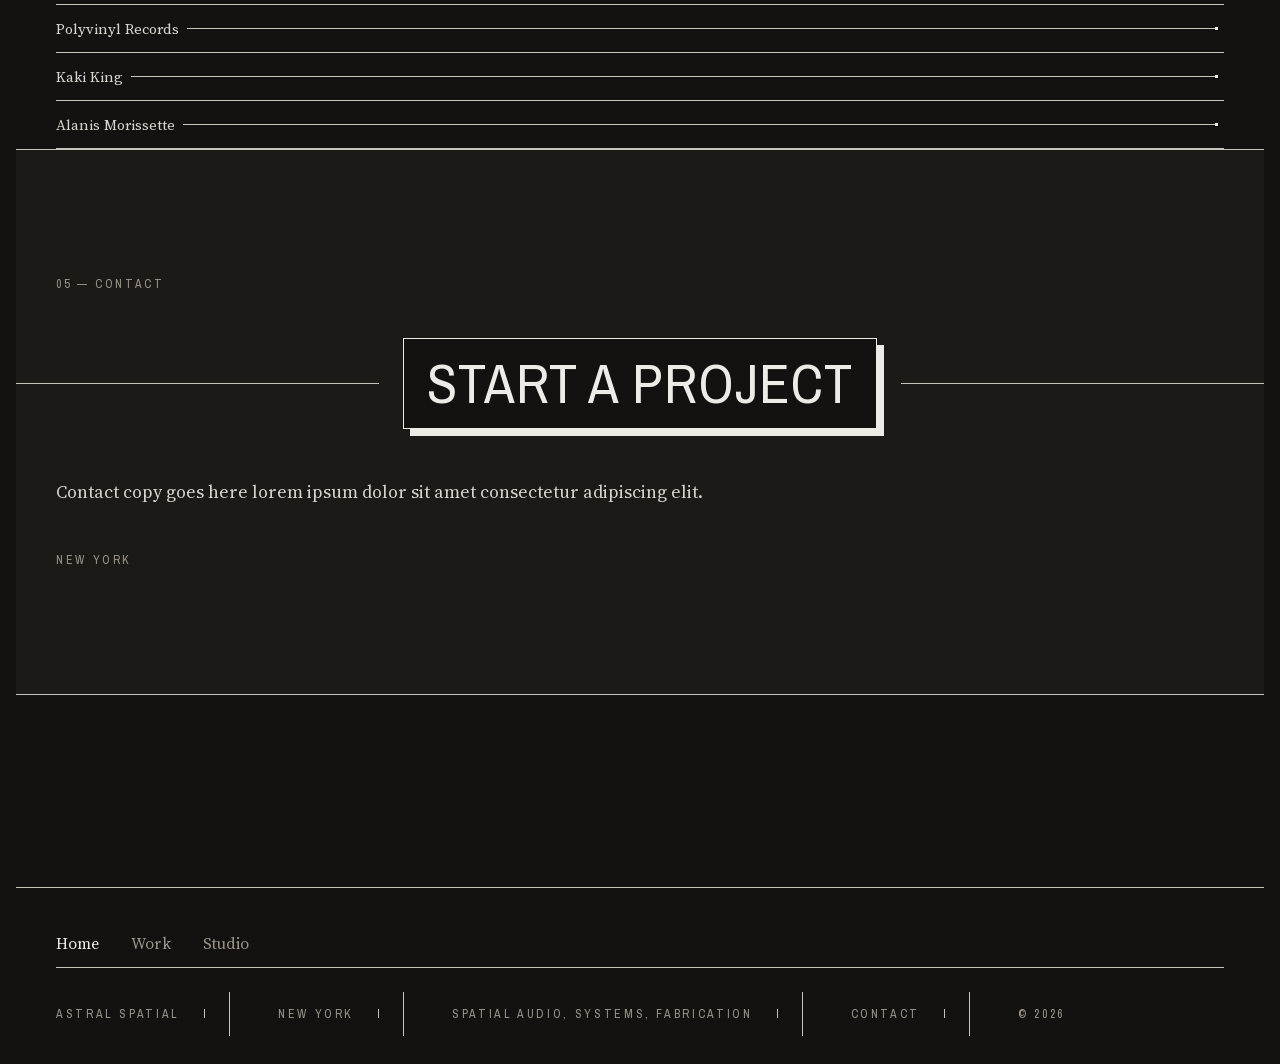
==== commit a11c6fa8: "Key the page text for sheet-driven editing data-key attributes on every text element whose markup th" ====
--- a/index.html
+++ b/index.html
@@ -139,7 +139,7 @@
 
 <header class="site-header">
   <div class="shell header-inner">
-    <p class="wordmark">Astral Spatial</p>
+    <p class="wordmark" data-key="site-header.p01">Astral Spatial</p>
     <nav class="header-nav" aria-label="Primary">
       <a class="nav-link" href="/work.html">Work</a>
       <a class="nav-link" href="https://astralsound.nyc" rel="noopener">Studio</a>
@@ -155,11 +155,11 @@
 <section class="hero shell-section">
   <div class="hero-grid">
     <div class="hero-text">
-      <p class="label hero-eyebrow">( New York )</p>
-      <h1 class="statement hero-statement" data-placeholder>Headline goes here lorem ipsum dolor sit amet consectetur adipiscing.</h1>
-      <p class="lead hero-lead" data-placeholder>Lead paragraph goes here lorem ipsum dolor sit amet consectetur adipiscing elit sed do eiusmod tempor incididunt ut labore.</p>
-      <p class="hero-cta"><a class="cta-jump link-cta hero-mail" href="#contact">Start a project</a></p>
-      <p class="body-s hero-next" data-placeholder>Supporting line goes here lorem ipsum dolor sit amet.</p>
+      <p class="label hero-eyebrow" data-key="hero.p01">( New York )</p>
+      <h1 class="statement hero-statement" data-placeholder data-key="hero.h101">Headline goes here lorem ipsum dolor sit amet consectetur adipiscing.</h1>
+      <p class="lead hero-lead" data-placeholder data-key="hero.p02">Lead paragraph goes here lorem ipsum dolor sit amet consectetur adipiscing elit sed do eiusmod tempor incididunt ut labore.</p>
+      <p class="hero-cta" data-key="hero.p03"><a class="cta-jump link-cta hero-mail" href="#contact">Start a project</a></p>
+      <p class="body-s hero-next" data-placeholder data-key="hero.p04">Supporting line goes here lorem ipsum dolor sit amet.</p>
     </div>
     <div class="hero-plot">
       <div class="array-plot">
@@ -311,7 +311,7 @@
       <hr class="rule">
       <span class="mk-slot mk-slot-section" aria-hidden="true"><svg class="mk" aria-hidden="true" focusable="false"><use href="#mk"></use></svg></span>
     </div>
-    <h2 class="label">01 — Who we are</h2>
+    <h2 class="label" data-key="who-we-are.h201">01 — Who we are</h2>
   </div>
   <div class="shell">
     <div class="people-wrap">
@@ -326,15 +326,15 @@
         <div class="person-inner">
           <img class="person-photo" src="/img/chloe.jpg" width="480" height="600" alt="Chloe Alexandra Thompson" loading="lazy" decoding="async">
           <div>
-            <h3 class="title-s person-name">Chloe Alexandra Thompson</h3>
-            <p class="body-s person-credit">32–148 speaker arrays, Max Certified Trainer, AES on wave field synthesis.</p>
+            <h3 class="title-s person-name" data-key="who-we-are.h301">Chloe Alexandra Thompson</h3>
+            <p class="body-s person-credit" data-key="who-we-are.p01">32–148 speaker arrays, Max Certified Trainer, AES on wave field synthesis.</p>
           </div>
         </div>
             <details class="bio">
-              <summary class="bio-toggle label">Full biography</summary>
+              <summary class="bio-toggle label" data-key="who-we-are.summary01">Full biography</summary>
               <div class="bio-body">
-                <p class="body-s bio-text">Chloe Alexandra Thompson is a highly skilled engineer, spatial audio specialist, creative technologist, former Meow Wolf Audio Designer and former Director of IT. She has worked extensively on design, engineering, implementation, and content for High Density Loud Speaker arrays ranging from 32–148 speakers, and has led extensive Research and Development projects, including work with sound holograms using Wave Field Synthesis. She has extensive experience with interactive programming across several systems, and systems programming including QSYS, MaxMSP, and other code based systems. In 2020 she was reached out to by Cycling'74 to join the first cohort of Max Certified Trainers in launching the program where she has specialized in instruction around designing interactive sound environments and spatial audio. In 2021 she presented as a subject matter expert with the Audio Engineering Society on Wave Field Synthesis. She has also worked with smaller scale systems ranging from 4–32 speaker systems, and implemented designs and systems with retail clients, artists, theater and performance spaces across the country and internationally.</p>
-                <p class="label bio-tags">Wave Field Synthesis, Systems Architecture, Engineering, Design, Product Integration &amp; Creative Technology</p>
+                <p class="body-s bio-text" data-key="who-we-are.p02">Chloe Alexandra Thompson is a highly skilled engineer, spatial audio specialist, creative technologist, former Meow Wolf Audio Designer and former Director of IT. She has worked extensively on design, engineering, implementation, and content for High Density Loud Speaker arrays ranging from 32–148 speakers, and has led extensive Research and Development projects, including work with sound holograms using Wave Field Synthesis. She has extensive experience with interactive programming across several systems, and systems programming including QSYS, MaxMSP, and other code based systems. In 2020 she was reached out to by Cycling'74 to join the first cohort of Max Certified Trainers in launching the program where she has specialized in instruction around designing interactive sound environments and spatial audio. In 2021 she presented as a subject matter expert with the Audio Engineering Society on Wave Field Synthesis. She has also worked with smaller scale systems ranging from 4–32 speaker systems, and implemented designs and systems with retail clients, artists, theater and performance spaces across the country and internationally.</p>
+                <p class="label bio-tags" data-key="who-we-are.p03">Wave Field Synthesis, Systems Architecture, Engineering, Design, Product Integration &amp; Creative Technology</p>
               </div>
             </details>
       </li>
@@ -342,15 +342,15 @@
         <div class="person-inner">
           <img class="person-photo" src="/img/ma.jpg" width="480" height="600" alt="Michael Amacio" loading="lazy" decoding="async">
           <div>
-            <h3 class="title-s person-name">Michael Amacio</h3>
-            <p class="body-s person-credit">Philip Glass Ensemble, <em>32 Sounds</em>, Richard Mosse.</p>
+            <h3 class="title-s person-name" data-key="who-we-are.h302">Michael Amacio</h3>
+            <p class="body-s person-credit" data-key="who-we-are.p04">Philip Glass Ensemble, <em>32 Sounds</em>, Richard Mosse.</p>
           </div>
         </div>
             <details class="bio">
-              <summary class="bio-toggle label">Full biography</summary>
+              <summary class="bio-toggle label" data-key="who-we-are.summary02">Full biography</summary>
               <div class="bio-body">
-                <p class="body-s bio-text">Michael Amacio is a live sound engineer, production manager and composer. His interest in audio engineering began as a studio assistant to Blondie's keyboardist, Jimmy Destri. As his practice later deepened between NYC venues like Output and MoMA PS1, this led into touring with artists such as The Magnetic Fields and Sevdaliza. As audio supervisor for Quo Vadis Productions, he ensured high-quality sound for events featuring artists like Alessandro Cortini, Hiro Kone, and Robert Aiki Aubrey Lowe. Michael also works as a personal sound engineer for photographer Richard Mosse, tuning audio for his multi-channel installations as they come. In 2022, he was Production Manager for Sam Green's immersive live documentary <em>32 Sounds</em> and has toured with The Philip Glass Ensemble since 2021 in the same role. His compositions explore sound documentation techniques using various microphones and spatial formations, first performed at Fridman Gallery and later expanded upon through research in Yucatán, MX.</p>
-                <p class="label bio-tags">Room Tuning, Product Integration, Engineering, Design, Installation</p>
+                <p class="body-s bio-text" data-key="who-we-are.p05">Michael Amacio is a live sound engineer, production manager and composer. His interest in audio engineering began as a studio assistant to Blondie's keyboardist, Jimmy Destri. As his practice later deepened between NYC venues like Output and MoMA PS1, this led into touring with artists such as The Magnetic Fields and Sevdaliza. As audio supervisor for Quo Vadis Productions, he ensured high-quality sound for events featuring artists like Alessandro Cortini, Hiro Kone, and Robert Aiki Aubrey Lowe. Michael also works as a personal sound engineer for photographer Richard Mosse, tuning audio for his multi-channel installations as they come. In 2022, he was Production Manager for Sam Green's immersive live documentary <em>32 Sounds</em> and has toured with The Philip Glass Ensemble since 2021 in the same role. His compositions explore sound documentation techniques using various microphones and spatial formations, first performed at Fridman Gallery and later expanded upon through research in Yucatán, MX.</p>
+                <p class="label bio-tags" data-key="who-we-are.p06">Room Tuning, Product Integration, Engineering, Design, Installation</p>
               </div>
             </details>
       </li>
@@ -358,15 +358,15 @@
         <div class="person-inner">
           <img class="person-photo" src="/img/af.jpg" width="480" height="600" alt="Andrew Fox" loading="lazy" decoding="async">
           <div>
-            <h3 class="title-s person-name">Andrew Fox</h3>
-            <p class="body-s person-credit">Dolby Atmos mixes for Sony, Domino, Mexican Summer; audio director at MoFE.</p>
+            <h3 class="title-s person-name" data-key="who-we-are.h303">Andrew Fox</h3>
+            <p class="body-s person-credit" data-key="who-we-are.p07">Dolby Atmos mixes for Sony, Domino, Mexican Summer; audio director at MoFE.</p>
           </div>
         </div>
             <details class="bio">
-              <summary class="bio-toggle label">Full biography</summary>
+              <summary class="bio-toggle label" data-key="who-we-are.summary03">Full biography</summary>
               <div class="bio-body">
-                <p class="body-s bio-text">Andrew Fox is an accomplished spatial audio creator, mix engineer, and systems designer. From 2020–2022 he was the music and audio director at The Museum of Future Experiences (MoFE), a VR and ambisonics theater space in the heart of Williamsburg, Brooklyn. At MoFE, he led the curation and production of original works from internationally renowned artists and composers, translating their musical compositions into the spatial paradigm, creating original sound design for MoFE's programming, as well as adapting existing works in Dolby Atmos and other surround formats to the 13.1 speaker system at MoFE. At his studio Astral Sound, Fox has mixed commercial records in Dolby Atmos for Sony/Universal, Netflix, Domino Records, Polyvinyl and Mexican Summer. Additionally, he has advised and provided technical audio support for large-scale art installations at BRIC Brooklyn, Green-Wood Cemetery and for the Public Art Fund.</p>
-                <p class="label bio-tags">Dolby Atmos, Sales, Project Management, Engineering, Design, Installation</p>
+                <p class="body-s bio-text" data-key="who-we-are.p08">Andrew Fox is an accomplished spatial audio creator, mix engineer, and systems designer. From 2020–2022 he was the music and audio director at The Museum of Future Experiences (MoFE), a VR and ambisonics theater space in the heart of Williamsburg, Brooklyn. At MoFE, he led the curation and production of original works from internationally renowned artists and composers, translating their musical compositions into the spatial paradigm, creating original sound design for MoFE's programming, as well as adapting existing works in Dolby Atmos and other surround formats to the 13.1 speaker system at MoFE. At his studio Astral Sound, Fox has mixed commercial records in Dolby Atmos for Sony/Universal, Netflix, Domino Records, Polyvinyl and Mexican Summer. Additionally, he has advised and provided technical audio support for large-scale art installations at BRIC Brooklyn, Green-Wood Cemetery and for the Public Art Fund.</p>
+                <p class="label bio-tags" data-key="who-we-are.p09">Dolby Atmos, Sales, Project Management, Engineering, Design, Installation</p>
               </div>
             </details>
       </li>
@@ -381,16 +381,16 @@
       <hr class="rule">
       <span class="mk-slot mk-slot-section" aria-hidden="true"><svg class="mk" aria-hidden="true" focusable="false"><use href="#mk"></use></svg></span>
     </div>
-    <h2 class="label">02 — What we do</h2>
+    <h2 class="label" data-key="what-we-do.h201">02 — What we do</h2>
   </div>
   <div class="shell">
-    <p class="body section-intro" data-placeholder>Audience line goes here lorem ipsum dolor sit amet consectetur.</p>
+    <p class="body section-intro" data-placeholder data-key="what-we-do.p01">Audience line goes here lorem ipsum dolor sit amet consectetur.</p>
     <ol class="records">
       <li class="record">
         <span class="index record-index">001</span>
         <div class="record-main">
-          <h3 class="title record-title">Creative</h3>
-          <p class="body record-body" data-placeholder>Creative scope goes here lorem ipsum dolor sit amet consectetur adipiscing elit sed do eiusmod tempor.</p>
+          <h3 class="title record-title" data-key="what-we-do.h301">Creative</h3>
+          <p class="body record-body" data-placeholder data-key="what-we-do.p02">Creative scope goes here lorem ipsum dolor sit amet consectetur adipiscing elit sed do eiusmod tempor.</p>
         </div>
         <div class="g-fig">
           <svg class="g-diagram" viewBox="0 0 288 180" aria-hidden="true" focusable="false">
@@ -420,17 +420,17 @@
           </div>
         </div>
         <ul class="label record-meta">
-          <li>Spatialized sound design</li>
-          <li>Interactive programming</li>
-          <li>Adaptation to spatial formats</li>
-          <li>Composition for arrays</li>
+          <li data-key="what-we-do.li01">Spatialized sound design</li>
+          <li data-key="what-we-do.li02">Interactive programming</li>
+          <li data-key="what-we-do.li03">Adaptation to spatial formats</li>
+          <li data-key="what-we-do.li04">Composition for arrays</li>
         </ul>
       </li>
       <li class="record">
         <span class="index record-index">002</span>
         <div class="record-main">
-          <h3 class="title record-title">Systems</h3>
-          <p class="body record-body" data-placeholder>Systems scope goes here lorem ipsum dolor sit amet consectetur adipiscing elit sed do eiusmod tempor incididunt ut labore.</p>
+          <h3 class="title record-title" data-key="what-we-do.h302">Systems</h3>
+          <p class="body record-body" data-placeholder data-key="what-we-do.p03">Systems scope goes here lorem ipsum dolor sit amet consectetur adipiscing elit sed do eiusmod tempor incididunt ut labore.</p>
         </div>
         <div class="g-fig">
           <svg class="g-diagram" viewBox="0 0 288 180" aria-hidden="true" focusable="false">
@@ -454,21 +454,21 @@
           </div>
         </div>
         <ul class="label record-meta">
-          <li>Control logic</li>
-          <li>Room tuning</li>
-          <li>System architecture</li>
-          <li>Q-SYS programming</li>
-          <li>Ambisonic templating</li>
-          <li>Dante routing</li>
-          <li>Dolby Atmos</li>
-          <li>Wave field synthesis</li>
+          <li data-key="what-we-do.li05">Control logic</li>
+          <li data-key="what-we-do.li06">Room tuning</li>
+          <li data-key="what-we-do.li07">System architecture</li>
+          <li data-key="what-we-do.li08">Q-SYS programming</li>
+          <li data-key="what-we-do.li09">Ambisonic templating</li>
+          <li data-key="what-we-do.li10">Dante routing</li>
+          <li data-key="what-we-do.li11">Dolby Atmos</li>
+          <li data-key="what-we-do.li12">Wave field synthesis</li>
         </ul>
       </li>
       <li class="record">
         <span class="index record-index">003</span>
         <div class="record-main">
-          <h3 class="title record-title">Fabrication</h3>
-          <p class="body record-body" data-placeholder>Fabrication scope goes here lorem ipsum dolor sit amet consectetur adipiscing elit sed do.</p>
+          <h3 class="title record-title" data-key="what-we-do.h303">Fabrication</h3>
+          <p class="body record-body" data-placeholder data-key="what-we-do.p04">Fabrication scope goes here lorem ipsum dolor sit amet consectetur adipiscing elit sed do.</p>
         </div>
         <div class="g-fig">
           <svg class="g-diagram" viewBox="0 0 288 180" aria-hidden="true" focusable="false">
@@ -488,10 +488,10 @@
           </div>
         </div>
         <ul class="label record-meta">
-          <li>Custom speakers</li>
-          <li>Custom haptics</li>
-          <li>Acoustic &amp; electroacoustic instruments</li>
-          <li>Enclosures</li>
+          <li data-key="what-we-do.li13">Custom speakers</li>
+          <li data-key="what-we-do.li14">Custom haptics</li>
+          <li data-key="what-we-do.li15">Acoustic &amp; electroacoustic instruments</li>
+          <li data-key="what-we-do.li16">Enclosures</li>
         </ul>
       </li>
     </ol>
@@ -504,7 +504,7 @@
       <hr class="rule">
       <span class="mk-slot mk-slot-section" aria-hidden="true"><svg class="mk" aria-hidden="true" focusable="false"><use href="#mk"></use></svg></span>
     </div>
-    <h2 class="label">03 — Selected work</h2>
+    <h2 class="label" data-key="selected-work.h201">03 — Selected work</h2>
   </div>
 
   <div class="mat-plate mat-plate-w01">
@@ -518,11 +518,11 @@
       <span class="plate-corner tr"></span>
       <span class="plate-corner bl"></span>
       <span class="plate-corner br"></span>
-      <p class="label plate-label">Plate — installation, Reforesters Laboratory</p>
+      <p class="label plate-label" data-key="selected-work.p01">Plate — installation, Reforesters Laboratory</p>
     </div>
     <div class="mat-cap mat-cap-bottom">
       <span class="index">W/01</span>
-      <h3 class="title mat-title">Reforesters Laboratory</h3>
+      <h3 class="title mat-title" data-key="selected-work.h301">Reforesters Laboratory</h3>
     </div>
     <hr class="rule mat-crossing">
   </div>
@@ -531,7 +531,7 @@
     <ol class="records">
       <li class="record record-w01-body">
         <div class="record-main">
-          <p class="body record-body" data-placeholder>Project description goes here lorem ipsum dolor sit amet consectetur adipiscing elit sed do eiusmod tempor incididunt ut labore et dolore magna.</p>
+          <p class="body record-body" data-placeholder data-key="selected-work.p02">Project description goes here lorem ipsum dolor sit amet consectetur adipiscing elit sed do eiusmod tempor incididunt ut labore et dolore magna.</p>
         </div>
         <ul class="label record-meta">
           <li class="record-credit">
@@ -539,20 +539,20 @@
             <span>Year — 2025</span>
             <span>Commission — Astral Spatial</span>
           </li>
-          <li>Scope — software</li>
-          <li>Q-SYS programming</li>
-          <li>Ambisonic templating</li>
-          <li>Dante routing</li>
-          <li>Allen &amp; Heath SQ-5</li>
-          <li>d&amp;b audiotechnik</li>
-          <li>Status — complete</li>
+          <li data-key="selected-work.li01">Scope — software</li>
+          <li data-key="selected-work.li02">Q-SYS programming</li>
+          <li data-key="selected-work.li03">Ambisonic templating</li>
+          <li data-key="selected-work.li04">Dante routing</li>
+          <li data-key="selected-work.li05">Allen &amp; Heath SQ-5</li>
+          <li data-key="selected-work.li06">d&amp;b audiotechnik</li>
+          <li data-key="selected-work.li07">Status — complete</li>
         </ul>
       </li>
       <li class="record">
         <span class="index record-index">W/02</span>
         <div class="record-main">
-          <h3 class="title record-title">MoFE</h3>
-          <p class="body record-body" data-placeholder>Project description goes here lorem ipsum dolor sit amet consectetur adipiscing elit sed do eiusmod.</p>
+          <h3 class="title record-title" data-key="selected-work.h302">MoFE</h3>
+          <p class="body record-body" data-placeholder data-key="selected-work.p03">Project description goes here lorem ipsum dolor sit amet consectetur adipiscing elit sed do eiusmod.</p>
         </div>
         <ul class="label record-meta">
           <li class="record-credit">
@@ -560,16 +560,16 @@
             <span>Year — 2020–2022</span>
             <span>Commission — Predates Astral Spatial</span>
           </li>
-          <li>Scope — system design, tuning, sound design</li>
-          <li>13.1 system</li>
-          <li>Status — complete</li>
+          <li data-key="selected-work.li08">Scope — system design, tuning, sound design</li>
+          <li data-key="selected-work.li09">13.1 system</li>
+          <li data-key="selected-work.li10">Status — complete</li>
         </ul>
       </li>
       <li class="record record-w04">
         <span class="index record-index">W/04</span>
         <div class="record-main">
-          <h3 class="title record-title">Unnamed fabrication commission</h3>
-          <p class="body record-body" data-placeholder>Project description goes here lorem ipsum dolor sit amet consectetur adipiscing elit sed do.</p>
+          <h3 class="title record-title" data-key="selected-work.h303">Unnamed fabrication commission</h3>
+          <p class="body record-body" data-placeholder data-key="selected-work.p04">Project description goes here lorem ipsum dolor sit amet consectetur adipiscing elit sed do.</p>
         </div>
         <div class="record-img-col">
           <ul class="label record-meta record-meta-w04">
@@ -578,15 +578,15 @@
               <span>Year — 2026</span>
               <span>Commission — Astral Spatial</span>
             </li>
-            <li>Status — in progress</li>
-            <li>Client — unnamed</li>
+            <li data-key="selected-work.li11">Status — in progress</li>
+            <li data-key="selected-work.li12">Client — unnamed</li>
           </ul>
           <div class="plate plate-vert">
             <span class="plate-corner tl" aria-hidden="true"></span>
             <span class="plate-corner tr" aria-hidden="true"></span>
             <span class="plate-corner bl" aria-hidden="true"></span>
             <span class="plate-corner br" aria-hidden="true"></span>
-            <p class="label plate-label">Plate — fabrication in progress</p>
+            <p class="label plate-label" data-key="selected-work.p05">Plate — fabrication in progress</p>
           </div>
         </div>
       </li>
@@ -607,10 +607,10 @@
       <hr class="rule">
       <span class="mk-slot mk-slot-section" aria-hidden="true"><svg class="mk" aria-hidden="true" focusable="false"><use href="#mk"></use></svg></span>
     </div>
-    <h2 class="label">04 — Credits</h2>
+    <h2 class="label" data-key="credits.h201">04 — Credits</h2>
   </div>
   <div class="shell">
-    <p class="body credits-framing" data-placeholder>Credits note goes here lorem ipsum dolor sit amet consectetur adipiscing elit.</p>
+    <p class="body credits-framing" data-placeholder data-key="credits.p01">Credits note goes here lorem ipsum dolor sit amet consectetur adipiscing elit.</p>
     <div class="cred-register">
       <div class="cred-axis" aria-hidden="true">
         <span class="label cred-axis-h cred-axis-h-i">Installation</span>
@@ -637,16 +637,16 @@
 
 <section id="contact" class="contact-band">
   <div class="shell">
-    <p class="label contact-label">05 — Contact</p>
+    <p class="label contact-label" data-key="contact.p01">05 — Contact</p>
   </div>
   <div class="contact-aperture">
     <span class="aperture-rule aperture-rule-l" aria-hidden="true"></span>
-    <p class="contact-email"><a class="cta-start statement" href="mailto:%69%6e%66%6f%40%61%73%74%72%61%6c%73%70%61%74%69%61%6c%2e%63%6f%6d">Start a project</a></p>
+    <p class="contact-email" data-key="contact.p02"><a class="cta-start statement" href="mailto:%69%6e%66%6f%40%61%73%74%72%61%6c%73%70%61%74%69%61%6c%2e%63%6f%6d">Start a project</a></p>
     <span class="aperture-rule aperture-rule-r" aria-hidden="true"></span>
   </div>
   <div class="shell">
-    <p class="body contact-sentence" data-placeholder>Contact copy goes here lorem ipsum dolor sit amet consectetur adipiscing elit.</p>
-    <p class="label contact-location">New York</p>
+    <p class="body contact-sentence" data-placeholder data-key="contact.p03">Contact copy goes here lorem ipsum dolor sit amet consectetur adipiscing elit.</p>
+    <p class="label contact-location" data-key="contact.p04">New York</p>
   </div>
 </section>
 
@@ -656,17 +656,17 @@
   <div class="shell">
     <nav aria-label="Footer">
       <ul class="footer-nav">
-        <li><a class="is-current" href="/">Home</a></li>
-        <li><a href="/work.html">Work</a></li>
-        <li><a href="https://astralsound.nyc" rel="noopener">Studio</a></li>
+        <li data-key="x.li01"><a class="is-current" href="/">Home</a></li>
+        <li data-key="x.li02"><a href="/work.html">Work</a></li>
+        <li data-key="x.li03"><a href="https://astralsound.nyc" rel="noopener">Studio</a></li>
       </ul>
     </nav>
     <ul class="label footer-status">
-      <li>Astral Spatial</li>
-      <li>New York</li>
-      <li>Spatial audio, systems, fabrication</li>
-      <li class="footer-email"><a class="cta-jump label" href="#contact">Contact</a></li>
-      <li>© 2026</li>
+      <li data-key="x.li04">Astral Spatial</li>
+      <li data-key="x.li05">New York</li>
+      <li data-key="x.li06">Spatial audio, systems, fabrication</li>
+      <li class="footer-email" data-key="x.li07"><a class="cta-jump label" href="#contact">Contact</a></li>
+      <li data-key="x.li08">© 2026</li>
     </ul>
   </div>
 </footer>
